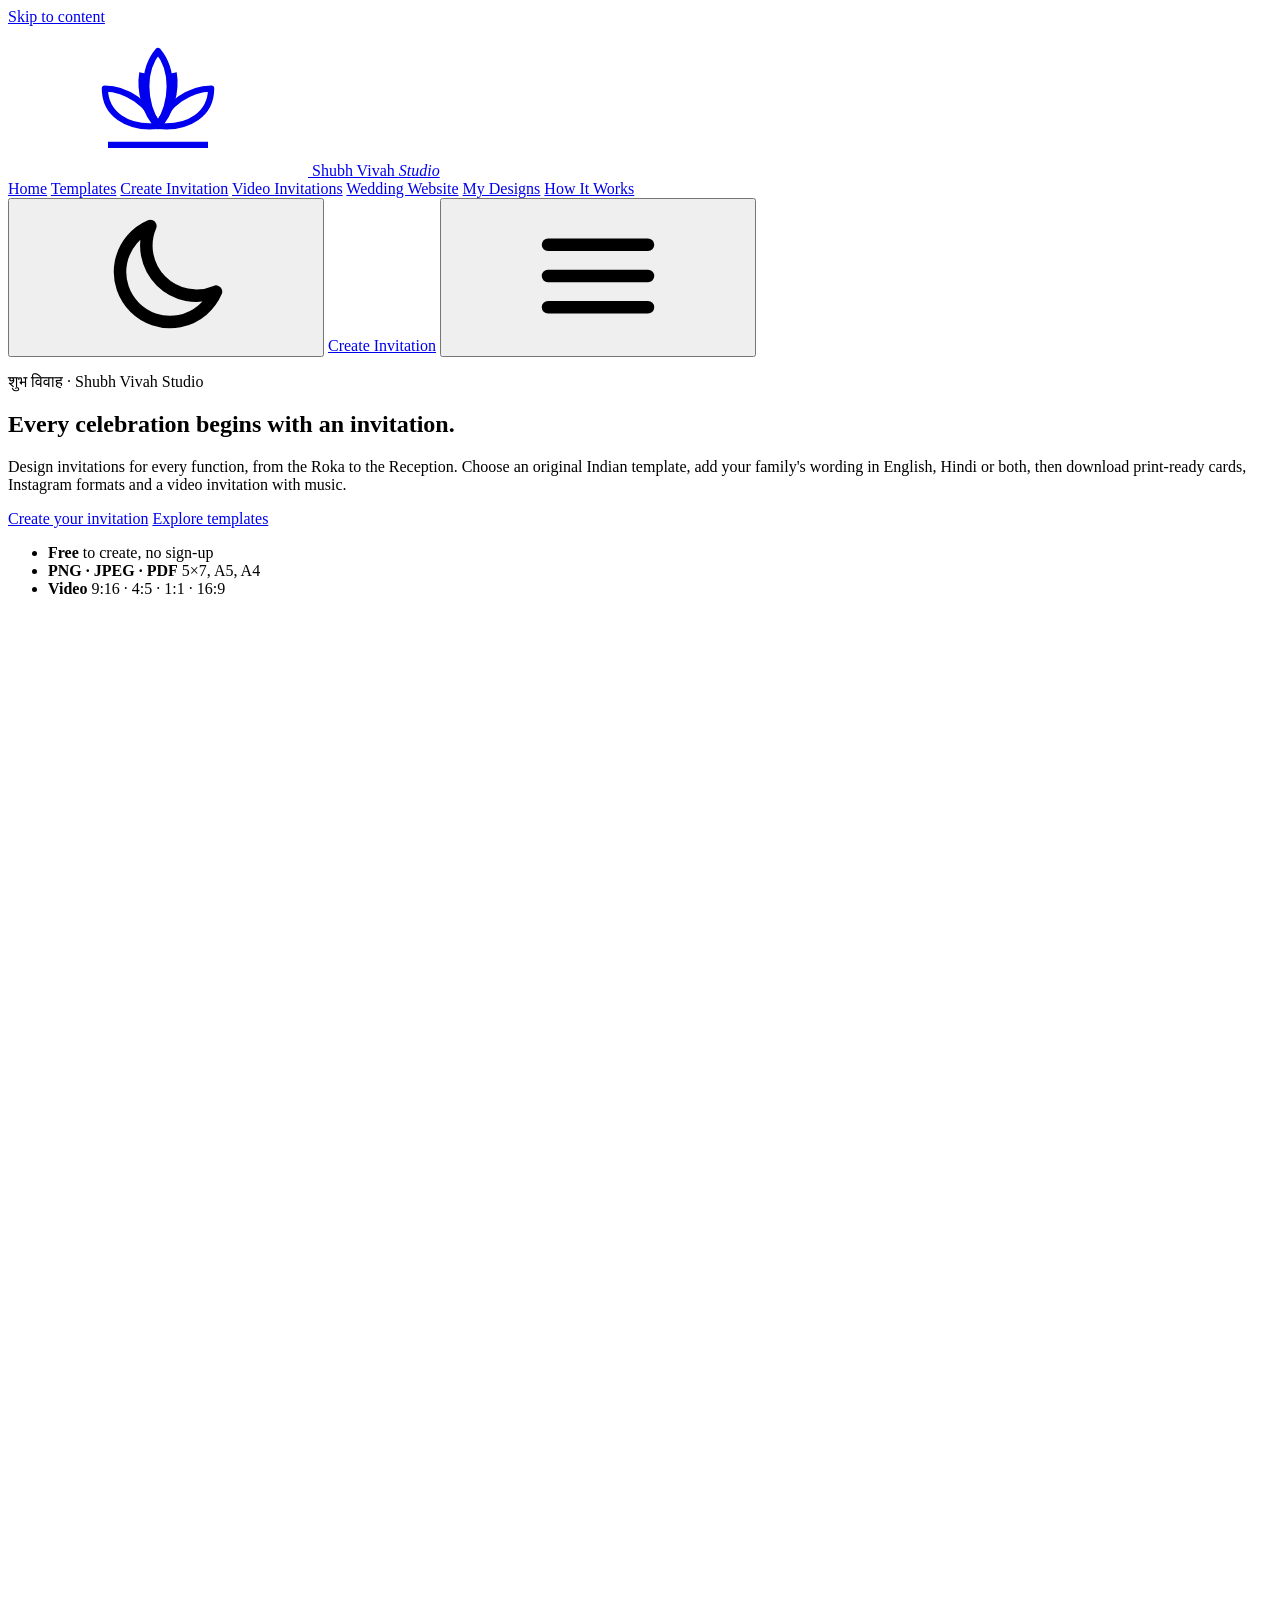
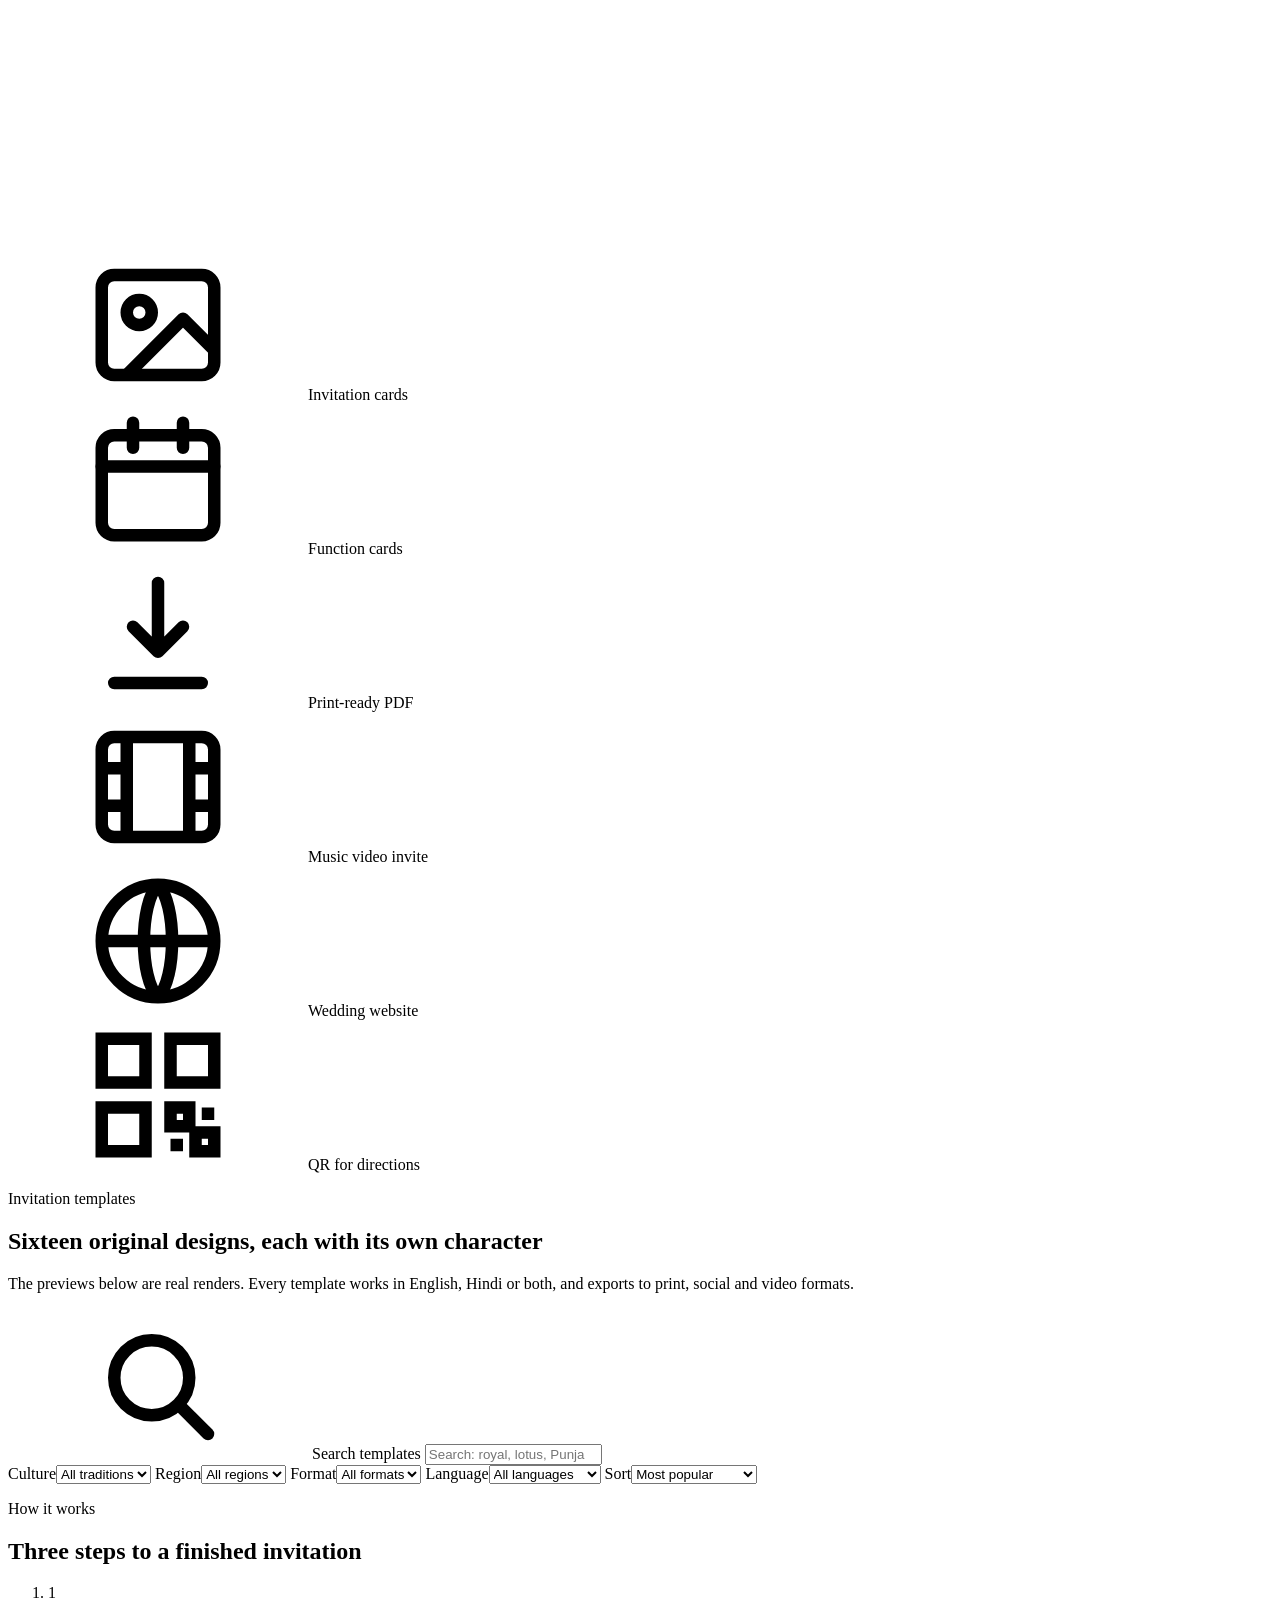
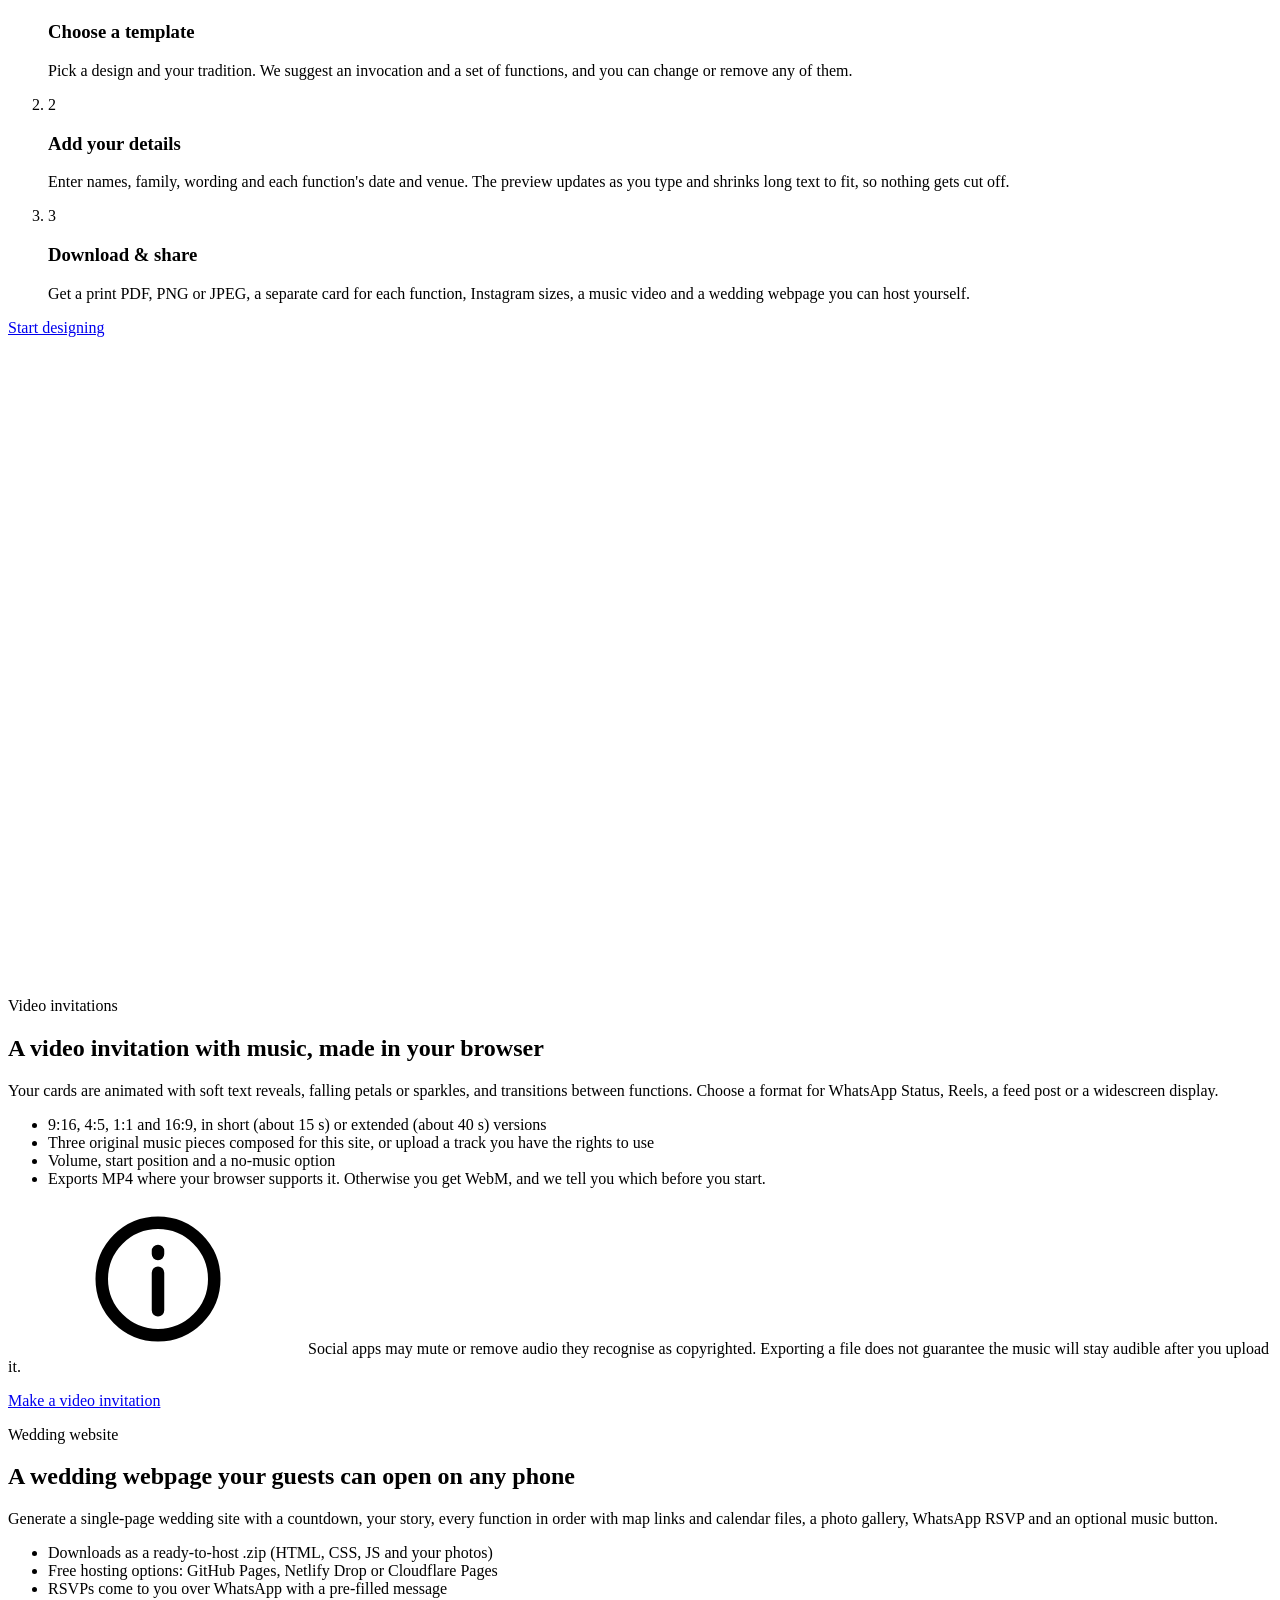
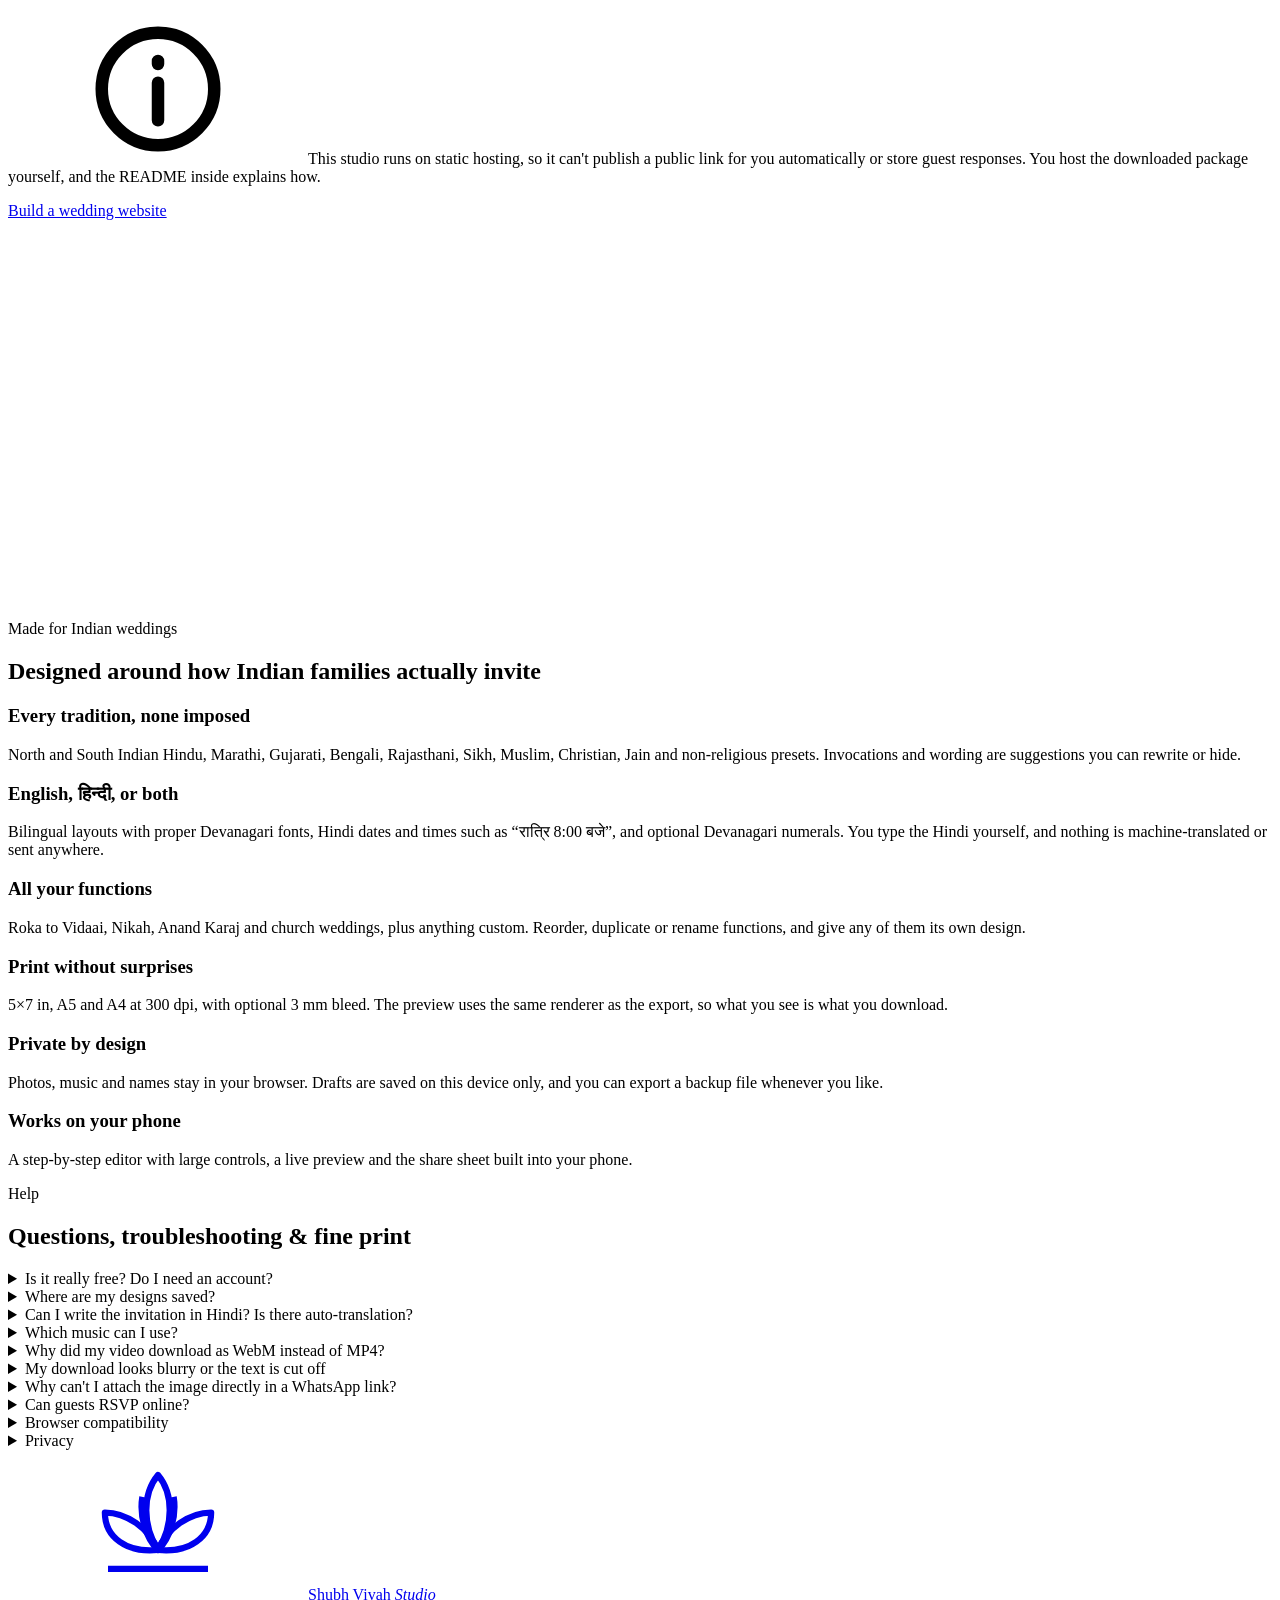
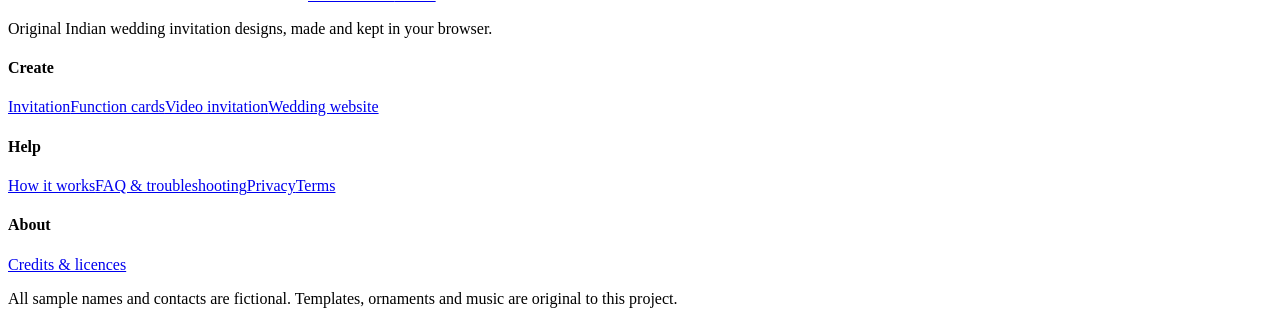
==== index.html @ a5a91a48 "Add files via upload" ====
<!doctype html>
<html lang="en" data-theme="light">
<head>
<meta charset="utf-8">
<meta name="viewport" content="width=device-width, initial-scale=1, viewport-fit=cover">
<title>Shubh Vivah Studio — Indian Wedding Invitation Maker</title>
<meta name="description" content="Design personalised Indian wedding invitations for every function — Haldi, Mehendi, Sangeet, Pheras, Nikah, Anand Karaj, Reception and more. English, Hindi or bilingual. Download PNG, print-ready PDF, music video invitations and a wedding website. Free, no sign-up.">
<meta name="theme-color" content="#2a0a12">
<link rel="icon" href="icons/favicon.svg" type="image/svg+xml">
<link rel="icon" href="icons/favicon-32.png" sizes="32x32" type="image/png">
<link rel="apple-touch-icon" href="icons/apple-touch-icon.png">
<link rel="manifest" href="site.webmanifest">
<meta property="og:type" content="website">
<meta property="og:title" content="Shubh Vivah Studio — Every Celebration Begins With an Invitation">
<meta property="og:description" content="Create beautiful Indian wedding invitations, function cards, music video invites and a wedding website — free, in your browser.">
<meta property="og:image" content="assets/og-image.png">
<meta property="og:image:width" content="1200">
<meta property="og:image:height" content="630">
<meta name="twitter:card" content="summary_large_image">
<link rel="stylesheet" href="styles/fonts.css">
<link rel="stylesheet" href="styles/main.css">
<script src="vendor/qrcode.js" defer></script>
<script type="module" src="scripts/app.js"></script>
</head>
<body>
<a class="skip" href="#main">Skip to content</a>

<svg width="0" height="0" style="position:absolute" aria-hidden="true">
  <defs>
    <symbol id="i-lotus" viewBox="0 0 48 48"><g fill="none" stroke="currentColor" stroke-width="2" stroke-linejoin="round"><path d="M24 8c5 6 5 16 0 24-5-8-5-18 0-24z"/><path d="M24 32c-3-7-10-12-17-12 0 8 7 13 17 12z"/><path d="M24 32c3-7 10-12 17-12 0 8-7 13-17 12z"/><path d="M24 32c-4-4-6-11-5-17M24 32c4-4 6-11 5-17"/><path d="M8 38h32"/></g></symbol>
    <symbol id="i-menu" viewBox="0 0 24 24"><path d="M4 7h16M4 12h16M4 17h16" stroke="currentColor" stroke-width="2" stroke-linecap="round" fill="none"/></symbol>
    <symbol id="i-x" viewBox="0 0 24 24"><path d="M6 6l12 12M18 6L6 18" stroke="currentColor" stroke-width="2" stroke-linecap="round" fill="none"/></symbol>
    <symbol id="i-left" viewBox="0 0 24 24"><path d="M15 6l-6 6 6 6" stroke="currentColor" stroke-width="2" stroke-linecap="round" stroke-linejoin="round" fill="none"/></symbol>
    <symbol id="i-right" viewBox="0 0 24 24"><path d="M9 6l6 6-6 6" stroke="currentColor" stroke-width="2" stroke-linecap="round" stroke-linejoin="round" fill="none"/></symbol>
    <symbol id="i-up" viewBox="0 0 24 24"><path d="M6 15l6-6 6 6" stroke="currentColor" stroke-width="2" stroke-linecap="round" stroke-linejoin="round" fill="none"/></symbol>
    <symbol id="i-down" viewBox="0 0 24 24"><path d="M6 9l6 6 6-6" stroke="currentColor" stroke-width="2" stroke-linecap="round" stroke-linejoin="round" fill="none"/></symbol>
    <symbol id="i-undo" viewBox="0 0 24 24"><path d="M9 14L4 9l5-5M4 9h10a6 6 0 010 12h-3" stroke="currentColor" stroke-width="2" stroke-linecap="round" stroke-linejoin="round" fill="none"/></symbol>
    <symbol id="i-redo" viewBox="0 0 24 24"><path d="M15 14l5-5-5-5M20 9H10a6 6 0 000 12h3" stroke="currentColor" stroke-width="2" stroke-linecap="round" stroke-linejoin="round" fill="none"/></symbol>
    <symbol id="i-save" viewBox="0 0 24 24"><g fill="none" stroke="currentColor" stroke-width="2" stroke-linejoin="round"><path d="M5 4h11l3 3v13H5z"/><path d="M8 4v5h7V4M8 20v-6h8v6"/></g></symbol>
    <symbol id="i-download" viewBox="0 0 24 24"><path d="M12 4v11m0 0l-4-4m4 4l4-4M5 20h14" stroke="currentColor" stroke-width="2" stroke-linecap="round" stroke-linejoin="round" fill="none"/></symbol>
    <symbol id="i-share" viewBox="0 0 24 24"><g fill="none" stroke="currentColor" stroke-width="2" stroke-linecap="round"><circle cx="18" cy="5" r="2.5"/><circle cx="6" cy="12" r="2.5"/><circle cx="18" cy="19" r="2.5"/><path d="M8.2 10.8l7.6-4.4M8.2 13.2l7.6 4.4"/></g></symbol>
    <symbol id="i-copy" viewBox="0 0 24 24"><g fill="none" stroke="currentColor" stroke-width="2" stroke-linejoin="round"><rect x="8" y="8" width="12" height="12" rx="2"/><path d="M16 8V5a1 1 0 00-1-1H5a1 1 0 00-1 1v10a1 1 0 001 1h3"/></g></symbol>
    <symbol id="i-trash" viewBox="0 0 24 24"><path d="M4 7h16M10 11v6M14 11v6M6 7l1 13h10l1-13M9 7V4h6v3" stroke="currentColor" stroke-width="2" stroke-linecap="round" stroke-linejoin="round" fill="none"/></symbol>
    <symbol id="i-plus" viewBox="0 0 24 24"><path d="M12 5v14M5 12h14" stroke="currentColor" stroke-width="2" stroke-linecap="round" fill="none"/></symbol>
    <symbol id="i-image" viewBox="0 0 24 24"><g fill="none" stroke="currentColor" stroke-width="2" stroke-linejoin="round"><rect x="3" y="4" width="18" height="16" rx="2"/><circle cx="9" cy="10" r="2"/><path d="M21 16l-5-5-9 9"/></g></symbol>
    <symbol id="i-music" viewBox="0 0 24 24"><g fill="none" stroke="currentColor" stroke-width="2" stroke-linejoin="round"><path d="M9 18V5l11-2v13"/><circle cx="6" cy="18" r="3"/><circle cx="17" cy="16" r="3"/></g></symbol>
    <symbol id="i-play" viewBox="0 0 24 24"><path d="M7 4l13 8-13 8z" fill="currentColor"/></symbol>
    <symbol id="i-pause" viewBox="0 0 24 24"><path d="M7 4h4v16H7zM13 4h4v16h-4z" fill="currentColor"/></symbol>
    <symbol id="i-eye" viewBox="0 0 24 24"><g fill="none" stroke="currentColor" stroke-width="2"><path d="M2 12s4-7 10-7 10 7 10 7-4 7-10 7S2 12 2 12z"/><circle cx="12" cy="12" r="3"/></g></symbol>
    <symbol id="i-search" viewBox="0 0 24 24"><g fill="none" stroke="currentColor" stroke-width="2" stroke-linecap="round"><circle cx="11" cy="11" r="6"/><path d="M20 20l-4.5-4.5"/></g></symbol>
    <symbol id="i-check" viewBox="0 0 24 24"><path d="M5 12l5 5 9-10" stroke="currentColor" stroke-width="2.4" stroke-linecap="round" stroke-linejoin="round" fill="none"/></symbol>
    <symbol id="i-sun" viewBox="0 0 24 24"><g fill="none" stroke="currentColor" stroke-width="2" stroke-linecap="round"><circle cx="12" cy="12" r="4"/><path d="M12 2v2M12 20v2M4.9 4.9l1.4 1.4M17.7 17.7l1.4 1.4M2 12h2M20 12h2M4.9 19.1l1.4-1.4M17.7 6.3l1.4-1.4"/></g></symbol>
    <symbol id="i-moon" viewBox="0 0 24 24"><path d="M20 14.5A8 8 0 019.5 4 8 8 0 1020 14.5z" fill="none" stroke="currentColor" stroke-width="2" stroke-linejoin="round"/></symbol>
    <symbol id="i-chat" viewBox="0 0 24 24"><path d="M4 20l1.5-4A8 8 0 1112 20a8 8 0 01-4-1z" fill="none" stroke="currentColor" stroke-width="2" stroke-linejoin="round"/></symbol>
    <symbol id="i-qr" viewBox="0 0 24 24"><g fill="none" stroke="currentColor" stroke-width="2"><rect x="3" y="3" width="7" height="7"/><rect x="14" y="3" width="7" height="7"/><rect x="3" y="14" width="7" height="7"/><path d="M14 14h3v3h-3zM18 18h3v3h-3zM14 20h2M20 14v2"/></g></symbol>
    <symbol id="i-film" viewBox="0 0 24 24"><g fill="none" stroke="currentColor" stroke-width="2"><rect x="3" y="4" width="18" height="16" rx="2"/><path d="M7 4v16M17 4v16M3 9h4M3 15h4M17 9h4M17 15h4"/></g></symbol>
    <symbol id="i-globe" viewBox="0 0 24 24"><g fill="none" stroke="currentColor" stroke-width="2"><circle cx="12" cy="12" r="9"/><path d="M3 12h18M12 3c3 3 3 15 0 18M12 3c-3 3-3 15 0 18"/></g></symbol>
    <symbol id="i-edit" viewBox="0 0 24 24"><path d="M4 20h4L19 9l-4-4L4 16zM14 6l4 4" fill="none" stroke="currentColor" stroke-width="2" stroke-linejoin="round"/></symbol>
    <symbol id="i-upload" viewBox="0 0 24 24"><path d="M12 16V5m0 0L8 9m4-4l4 4M5 20h14" stroke="currentColor" stroke-width="2" stroke-linecap="round" stroke-linejoin="round" fill="none"/></symbol>
    <symbol id="i-sparkle" viewBox="0 0 24 24"><path d="M12 3l2 6 6 2-6 2-2 6-2-6-6-2 6-2z" fill="none" stroke="currentColor" stroke-width="2" stroke-linejoin="round"/></symbol>
    <symbol id="i-info" viewBox="0 0 24 24"><g fill="none" stroke="currentColor" stroke-width="2" stroke-linecap="round"><circle cx="12" cy="12" r="9"/><path d="M12 11v6M12 7.5v.5"/></g></symbol>
    <symbol id="i-cal" viewBox="0 0 24 24"><g fill="none" stroke="currentColor" stroke-width="2" stroke-linecap="round"><rect x="3" y="5" width="18" height="16" rx="2"/><path d="M3 10h18M8 3v4M16 3v4"/></g></symbol>
  </defs>
</svg>

<header class="site-header" id="top">
  <div class="wrap header-row">
    <a class="brand" href="#home" aria-label="Shubh Vivah Studio home">
      <svg class="brand-mark" aria-hidden="true"><use href="#i-lotus"/></svg>
      <span class="brand-name">Shubh Vivah <em>Studio</em></span>
    </a>
    <nav class="main-nav" id="main-nav" aria-label="Main">
      <a href="#home" data-nav="home">Home</a>
      <a href="#templates" data-nav="templates">Templates</a>
      <a href="#/studio" data-nav="studio">Create Invitation</a>
      <a href="#video" data-nav="video">Video Invitations</a>
      <a href="#website" data-nav="website">Wedding Website</a>
      <a href="#/designs" data-nav="designs">My Designs</a>
      <a href="#help" data-nav="help">How It Works</a>
    </nav>
    <div class="header-actions">
      <button class="icon-btn" id="theme-toggle" type="button" aria-label="Switch to dark theme" title="Light / dark workspace">
        <svg aria-hidden="true"><use href="#i-moon"/></svg>
      </button>
      <a class="btn btn-gold btn-sm header-cta" href="#/studio">Create Invitation</a>
      <button class="icon-btn menu-btn" id="menu-btn" type="button" aria-expanded="false" aria-controls="main-nav" aria-label="Open menu">
        <svg aria-hidden="true"><use href="#i-menu"/></svg>
      </button>
    </div>
  </div>
</header>

<main id="main" tabindex="-1">
<!-- ============ HOME ============ -->
<div id="view-home" class="view">
  <section class="hero" id="home" aria-labelledby="hero-title">
    <div class="hero-ornament hero-ornament-l" aria-hidden="true"></div>
    <div class="hero-ornament hero-ornament-r" aria-hidden="true"></div>
    <div class="wrap hero-grid">
      <div class="hero-copy">
        <p class="eyebrow">शुभ विवाह · Shubh Vivah Studio</p>
        <h1 id="hero-title">Every celebration begins with an <span class="gold-ink">invitation.</span></h1>
        <p class="lede">Design invitations for every function, from the Roka to the Reception. Choose an original Indian template, add your family's wording in English, Hindi or both, then download print-ready cards, Instagram formats and a video invitation with music.</p>
        <div class="hero-ctas">
          <a class="btn btn-gold btn-lg" href="#/studio">Create your invitation</a>
          <a class="btn btn-ghost-light btn-lg" href="#templates">Explore templates</a>
        </div>
        <ul class="hero-facts" aria-label="Highlights">
          <li><strong>Free</strong> to create, no sign-up</li>
          <li><strong>PNG · JPEG · PDF</strong> 5×7, A5, A4</li>
          <li><strong>Video</strong> 9:16 · 4:5 · 1:1 · 16:9</li>
        </ul>
      </div>
      <div class="hero-stage" aria-label="Sample invitations">
        <canvas class="hero-card hero-card-1" width="420" height="588" aria-hidden="true"></canvas>
        <canvas class="hero-card hero-card-2" width="420" height="588" aria-hidden="true"></canvas>
        <div class="phone" role="img" aria-label="A sample video invitation playing on a phone">
          <div class="phone-notch"></div>
          <canvas class="phone-screen" id="hero-phone" width="360" height="640"></canvas>
        </div>
        <span class="float-petal p1" aria-hidden="true"></span><span class="float-petal p2" aria-hidden="true"></span><span class="float-petal p3" aria-hidden="true"></span>
      </div>
    </div>
  </section>

  <section class="strip" aria-label="What you can make">
    <div class="wrap strip-row">
      <div><svg aria-hidden="true"><use href="#i-image"/></svg><span>Invitation cards</span></div>
      <div><svg aria-hidden="true"><use href="#i-cal"/></svg><span>Function cards</span></div>
      <div><svg aria-hidden="true"><use href="#i-download"/></svg><span>Print-ready PDF</span></div>
      <div><svg aria-hidden="true"><use href="#i-film"/></svg><span>Music video invite</span></div>
      <div><svg aria-hidden="true"><use href="#i-globe"/></svg><span>Wedding website</span></div>
      <div><svg aria-hidden="true"><use href="#i-qr"/></svg><span>QR for directions</span></div>
    </div>
  </section>

  <section class="section" id="templates" aria-labelledby="tpl-title">
    <div class="wrap">
      <div class="section-head">
        <p class="eyebrow dark">Invitation templates</p>
        <h2 id="tpl-title">Sixteen original designs, each with its own character</h2>
        <p class="sub">The previews below are real renders. Every template works in English, Hindi or both, and exports to print, social and video formats.</p>
      </div>
      <div class="gallery-tools">
        <label class="search">
          <svg aria-hidden="true"><use href="#i-search"/></svg>
          <span class="sr">Search templates</span>
          <input type="search" id="tpl-search" placeholder="Search: royal, lotus, Punjabi, minimal…" autocomplete="off">
        </label>
        <div class="filters">
          <label><span class="sr">Culture</span><select id="f-culture"><option value="">All traditions</option></select></label>
          <label><span class="sr">Region</span><select id="f-region"><option value="">All regions</option></select></label>
          <label><span class="sr">Format</span><select id="f-format"><option value="">All formats</option><option>Card</option><option>Print PDF</option><option>Video</option><option>Website</option></select></label>
          <label><span class="sr">Language</span><select id="f-lang"><option value="">All languages</option><option value="en">English</option><option value="hi">Hindi</option><option value="bi">English + Hindi</option></select></label>
          <label><span class="sr">Sort</span><select id="f-sort"><option value="popular">Most popular</option><option value="name">Name A–Z</option><option value="dark">Dark designs first</option><option value="light">Light designs first</option></select></label>
        </div>
      </div>
      <div class="chips" id="f-cats" role="group" aria-label="Style"></div>
      <p class="result-count" id="tpl-count" aria-live="polite"></p>
      <div class="tpl-grid" id="tpl-grid"></div>
      <div class="empty" id="tpl-empty" hidden>
        <p>No templates match those filters.</p>
        <button class="btn btn-outline" type="button" id="tpl-reset">Clear filters</button>
      </div>
    </div>
  </section>

  <section class="section section-ivory" aria-labelledby="how-title" id="help">
    <div class="wrap">
      <div class="section-head">
        <p class="eyebrow dark">How it works</p>
        <h2 id="how-title">Three steps to a finished invitation</h2>
      </div>
      <ol class="steps3">
        <li><span class="n">1</span><h3>Choose a template</h3><p>Pick a design and your tradition. We suggest an invocation and a set of functions, and you can change or remove any of them.</p></li>
        <li><span class="n">2</span><h3>Add your details</h3><p>Enter names, family, wording and each function's date and venue. The preview updates as you type and shrinks long text to fit, so nothing gets cut off.</p></li>
        <li><span class="n">3</span><h3>Download &amp; share</h3><p>Get a print PDF, PNG or JPEG, a separate card for each function, Instagram sizes, a music video and a wedding webpage you can host yourself.</p></li>
      </ol>
      <div class="cta-center"><a class="btn btn-maroon btn-lg" href="#/studio">Start designing</a></div>
    </div>
  </section>

  <section class="section split" id="video" aria-labelledby="video-title">
    <div class="wrap split-grid">
      <div class="split-media">
        <div class="phone phone-lg" role="img" aria-label="Example video invitation">
          <div class="phone-notch"></div>
          <canvas class="phone-screen" id="video-phone" width="360" height="640"></canvas>
        </div>
      </div>
      <div class="split-copy">
        <p class="eyebrow dark">Video invitations</p>
        <h2 id="video-title">A video invitation with music, made in your browser</h2>
        <p>Your cards are animated with soft text reveals, falling petals or sparkles, and transitions between functions. Choose a format for WhatsApp Status, Reels, a feed post or a widescreen display.</p>
        <ul class="ticks">
          <li>9:16, 4:5, 1:1 and 16:9, in short (about 15 s) or extended (about 40 s) versions</li>
          <li>Three original music pieces composed for this site, or upload a track you have the rights to use</li>
          <li>Volume, start position and a no-music option</li>
          <li>Exports MP4 where your browser supports it. Otherwise you get WebM, and we tell you which before you start.</li>
        </ul>
        <p class="note"><svg aria-hidden="true"><use href="#i-info"/></svg>Social apps may mute or remove audio they recognise as copyrighted. Exporting a file does not guarantee the music will stay audible after you upload it.</p>
        <a class="btn btn-maroon" href="#/studio?step=7">Make a video invitation</a>
      </div>
    </div>
  </section>

  <section class="section section-ivory split" id="website" aria-labelledby="site-title">
    <div class="wrap split-grid reverse">
      <div class="split-copy">
        <p class="eyebrow dark">Wedding website</p>
        <h2 id="site-title">A wedding webpage your guests can open on any phone</h2>
        <p>Generate a single-page wedding site with a countdown, your story, every function in order with map links and calendar files, a photo gallery, WhatsApp RSVP and an optional music button.</p>
        <ul class="ticks">
          <li>Downloads as a ready-to-host .zip (HTML, CSS, JS and your photos)</li>
          <li>Free hosting options: GitHub Pages, Netlify Drop or Cloudflare Pages</li>
          <li>RSVPs come to you over WhatsApp with a pre-filled message</li>
        </ul>
        <p class="note"><svg aria-hidden="true"><use href="#i-info"/></svg>This studio runs on static hosting, so it can't publish a public link for you automatically or store guest responses. You host the downloaded package yourself, and the README inside explains how.</p>
        <a class="btn btn-maroon" href="#/studio?step=9">Build a wedding website</a>
      </div>
      <div class="split-media"><div class="browser-mock" aria-hidden="true"><div class="bm-bar"><i></i><i></i><i></i></div><canvas id="site-mock" width="560" height="380"></canvas></div></div>
    </div>
  </section>

  <section class="section" aria-labelledby="feat-title">
    <div class="wrap">
      <div class="section-head"><p class="eyebrow dark">Made for Indian weddings</p><h2 id="feat-title">Designed around how Indian families actually invite</h2></div>
      <div class="features">
        <article><h3>Every tradition, none imposed</h3><p>North and South Indian Hindu, Marathi, Gujarati, Bengali, Rajasthani, Sikh, Muslim, Christian, Jain and non-religious presets. Invocations and wording are suggestions you can rewrite or hide.</p></article>
        <article><h3>English, हिन्दी, or both</h3><p>Bilingual layouts with proper Devanagari fonts, Hindi dates and times such as “रात्रि 8:00 बजे”, and optional Devanagari numerals. You type the Hindi yourself, and nothing is machine-translated or sent anywhere.</p></article>
        <article><h3>All your functions</h3><p>Roka to Vidaai, Nikah, Anand Karaj and church weddings, plus anything custom. Reorder, duplicate or rename functions, and give any of them its own design.</p></article>
        <article><h3>Print without surprises</h3><p>5×7 in, A5 and A4 at 300 dpi, with optional 3 mm bleed. The preview uses the same renderer as the export, so what you see is what you download.</p></article>
        <article><h3>Private by design</h3><p>Photos, music and names stay in your browser. Drafts are saved on this device only, and you can export a backup file whenever you like.</p></article>
        <article><h3>Works on your phone</h3><p>A step-by-step editor with large controls, a live preview and the share sheet built into your phone.</p></article>
      </div>
    </div>
  </section>

  <section class="section section-ivory" aria-labelledby="faq-title">
    <div class="wrap narrow">
      <div class="section-head"><p class="eyebrow dark">Help</p><h2 id="faq-title">Questions, troubleshooting &amp; fine print</h2></div>
      <div class="faq">
        <details><summary>Is it really free? Do I need an account?</summary><p>Yes, it's free, and there is no account. Everything runs in your browser. Drafts are saved locally on this device.</p></details>
        <details><summary>Where are my designs saved?</summary><p>In this browser's local storage (IndexedDB), on this device only. They are <strong>not synced</strong> to your other devices. Clearing site data or using private browsing removes them. Use <em>My Designs → Export backup</em> to keep a copy, and <em>Import</em> to restore it on another device.</p></details>
        <details><summary>Can I write the invitation in Hindi? Is there auto-translation?</summary><p>You can write in English, Hindi, or both. There is <strong>no automatic translation</strong>. You type or paste the Hindi wording yourself (manual mode, works offline). We supply editable Hindi phrases for common lines. More scripts (Bengali, Marathi, Gujarati, Punjabi, Tamil, Telugu, Kannada, Malayalam) can be added later because the app is built for it.</p></details>
        <details><summary>Which music can I use?</summary><p>Use one of the three original tracks composed for this site and generated in your browser (free to use in your invitation), or upload audio <strong>you have the right to use</strong>. We do not download music from YouTube, Spotify or other services. Social platforms may still mute music they detect as copyrighted.</p></details>
        <details><summary>Why did my video download as WebM instead of MP4?</summary><p>Videos are recorded with your browser's built-in recorder. Recent Chrome, Edge and Safari can record MP4. Firefox and some older browsers can only record WebM. WhatsApp and Instagram accept MP4 most reliably. If you get WebM, try Chrome, Edge or Safari, or convert the file with any video converter. Keep the tab visible while recording, because browsers slow down background tabs.</p></details>
        <details><summary>My download looks blurry or the text is cut off</summary><p>Exports render at full resolution (for example 1500 × 2100 px for 5×7 in at 300 dpi), not as a screenshot of the preview. Text is shrunk automatically so it never runs past the frame. If the preview shows a “text was shortened” notice, reduce the wording or hide some optional lines in <em>Customize → Visibility</em>. If downloads don't start on iPhone, use <em>Share</em> instead, or long-press the image to save it.</p></details>
        <details><summary>Why can't I attach the image directly in a WhatsApp link?</summary><p>WhatsApp links can only carry text. To send the image or video, use the <em>Share</em> button, which opens your phone's share sheet where it's supported, or download the file and attach it in WhatsApp.</p></details>
        <details><summary>Can guests RSVP online?</summary><p>The static version gives you a WhatsApp RSVP link with a pre-filled message, plus your phone and email. Online RSVP forms that collect and sync responses need a backend or a form service, so they're not included and we don't pretend otherwise.</p></details>
        <details><summary>Browser compatibility</summary><p>Works in current Chrome, Edge, Firefox and Safari (desktop and mobile). PNG, JPEG and PDF export work everywhere. Video export needs MediaRecorder: MP4 in recent Chrome, Edge and Safari, WebM in Firefox. Sharing files through the share sheet is supported on most phones and some desktop browsers. Otherwise, download and attach the file.</p></details>
        <details id="privacy-note"><summary>Privacy</summary><p>This site has no server-side code, analytics or trackers. Your names, photos, audio and wording are processed in your browser and are never uploaded. The only network requests are for this site's own files. Fonts are bundled locally. See the full <a href="privacy.html">privacy notice</a> and <a href="terms.html">terms of use</a>.</p></details>
      </div>
    </div>
  </section>
</div>

<!-- ============ STUDIO ============ -->
<div id="view-studio" class="view studio" hidden>
  <div class="studio-bar">
    <div class="sb-left">
      <a class="icon-btn" href="#home" aria-label="Back to home"><svg aria-hidden="true"><use href="#i-left"/></svg></a>
      <label class="design-name"><span class="sr">Design name</span><input id="design-name" type="text" maxlength="60"></label>
      <span class="save-state" id="save-state" aria-live="polite"></span>
    </div>
    <div class="sb-right">
      <button class="icon-btn" id="btn-undo" type="button" aria-label="Undo" title="Undo (Ctrl+Z)"><svg aria-hidden="true"><use href="#i-undo"/></svg></button>
      <button class="icon-btn" id="btn-redo" type="button" aria-label="Redo" title="Redo (Ctrl+Shift+Z)"><svg aria-hidden="true"><use href="#i-redo"/></svg></button>
      <div class="seg" role="group" aria-label="Editor mode">
        <button type="button" data-mode="easy" aria-pressed="true">Easy</button>
        <button type="button" data-mode="advanced" aria-pressed="false">Advanced</button>
      </div>
      <button class="btn btn-outline btn-sm" id="btn-save" type="button"><svg aria-hidden="true"><use href="#i-save"/></svg><span>Save draft</span></button>
    </div>
  </div>
  <nav class="stepper" id="stepper" aria-label="Invitation steps"></nav>
  <div class="studio-body">
    <section class="panel" id="panel" aria-live="off"></section>
    <section class="stage" id="stage" aria-label="Live preview">
      <div class="stage-top">
        <div class="page-tabs" id="page-tabs" role="tablist" aria-label="Pages"></div>
        <label class="fmt-pick"><span class="sr">Preview format</span><select id="stage-format"></select></label>
      </div>
      <div class="stage-canvas" id="stage-canvas-wrap">
        <canvas id="stage-canvas" aria-label="Invitation preview" role="img"></canvas>
        <div class="stage-overlay" id="stage-overlay" hidden></div>
      </div>
      <p class="stage-note" id="stage-note" role="status"></p>
      <button class="btn btn-maroon stage-close" id="stage-close" type="button">Back to editing</button>
    </section>
  </div>
  <button class="btn btn-gold preview-fab" id="preview-fab" type="button"><svg aria-hidden="true"><use href="#i-eye"/></svg>Preview</button>
</div>

<!-- ============ MY DESIGNS ============ -->
<div id="view-designs" class="view" hidden>
  <section class="section">
    <div class="wrap">
      <div class="section-head left">
        <p class="eyebrow dark">My designs</p>
        <h2>Saved on this device</h2>
        <p class="sub">Drafts live in this browser only and aren't synced to other devices. Export a backup to move or keep them safe.</p>
      </div>
      <div class="designs-tools">
        <a class="btn btn-maroon" href="#/studio?new=1"><svg aria-hidden="true"><use href="#i-plus"/></svg>New design</a>
        <label class="btn btn-outline file-btn"><svg aria-hidden="true"><use href="#i-upload"/></svg>Import backup<input type="file" id="import-file" accept=".json,application/json" hidden></label>
        <button class="btn btn-text danger" id="reset-all" type="button"><svg aria-hidden="true"><use href="#i-trash"/></svg>Reset all local data</button>
      </div>
      <div class="designs-grid" id="designs-grid"></div>
      <div class="empty" id="designs-empty" hidden>
        <svg aria-hidden="true"><use href="#i-lotus"/></svg>
        <p>No saved designs yet.</p>
        <a class="btn btn-gold" href="#/studio?new=1">Create your first invitation</a>
      </div>
    </div>
  </section>
</div>
</main>

<footer class="site-footer">
  <div class="wrap footer-grid">
    <div>
      <a class="brand light" href="#home"><svg class="brand-mark" aria-hidden="true"><use href="#i-lotus"/></svg><span class="brand-name">Shubh Vivah <em>Studio</em></span></a>
      <p>Original Indian wedding invitation designs, made and kept in your browser.</p>
    </div>
    <div><h4>Create</h4><a href="#/studio">Invitation</a><a href="#/studio?step=5">Function cards</a><a href="#/studio?step=7">Video invitation</a><a href="#/studio?step=9">Wedding website</a></div>
    <div><h4>Help</h4><a href="#help">How it works</a><a href="#faq-title">FAQ &amp; troubleshooting</a><a href="privacy.html">Privacy</a><a href="terms.html">Terms</a></div>
    <div><h4>About</h4><a href="ATTRIBUTION.md">Credits &amp; licences</a><a id="feedback-link" href="#" rel="noopener" hidden>Send feedback</a></div>
  </div>
  <p class="wrap fineprint">All sample names and contacts are fictional. Templates, ornaments and music are original to this project.</p>
</footer>

<div class="modal" id="modal" hidden>
  <div class="modal-backdrop" data-close></div>
  <div class="modal-box" role="dialog" aria-modal="true" aria-labelledby="modal-title">
    <button class="icon-btn modal-x" type="button" data-close aria-label="Close"><svg aria-hidden="true"><use href="#i-x"/></svg></button>
    <h2 id="modal-title"></h2>
    <div id="modal-body"></div>
  </div>
</div>
<div class="toasts" id="toasts" aria-live="polite" aria-atomic="false"></div>
<noscript><p class="noscript">Shubh Vivah Studio needs JavaScript to design and export invitations.</p></noscript>
</body>
</html>
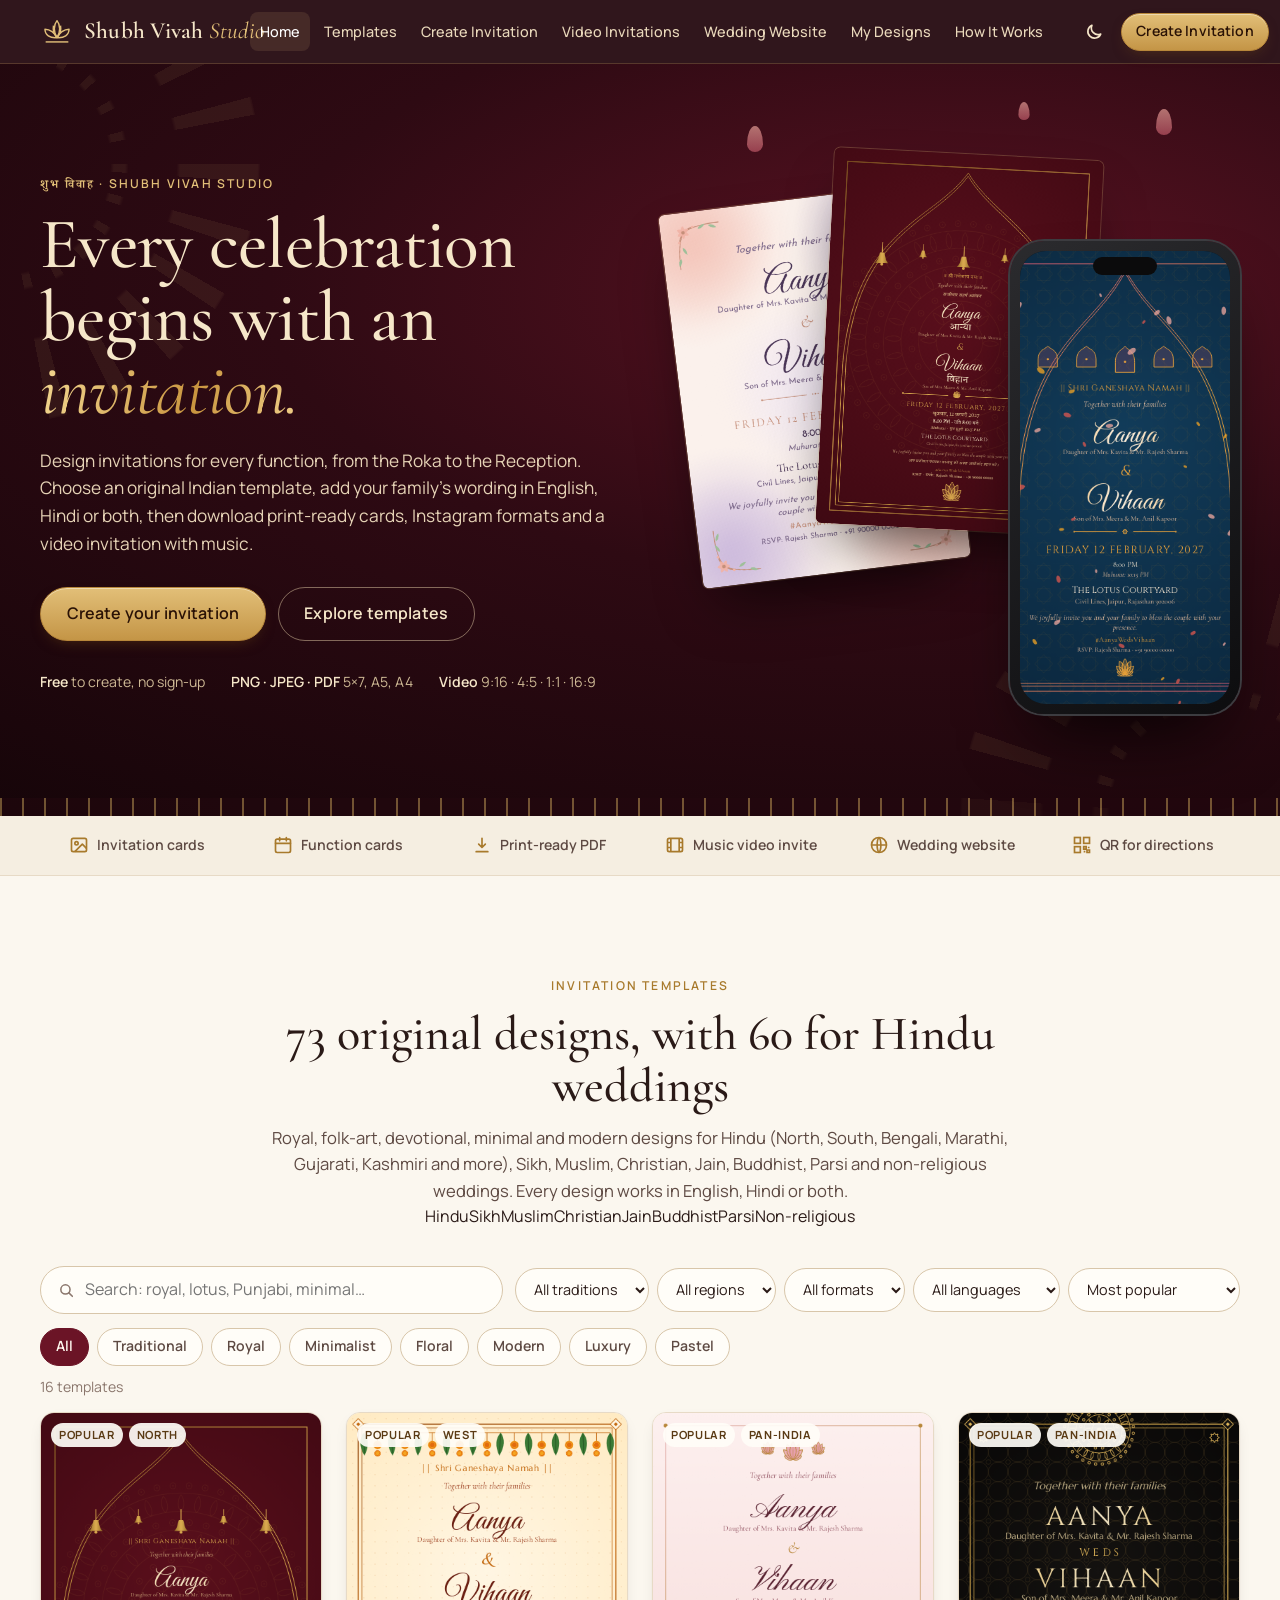
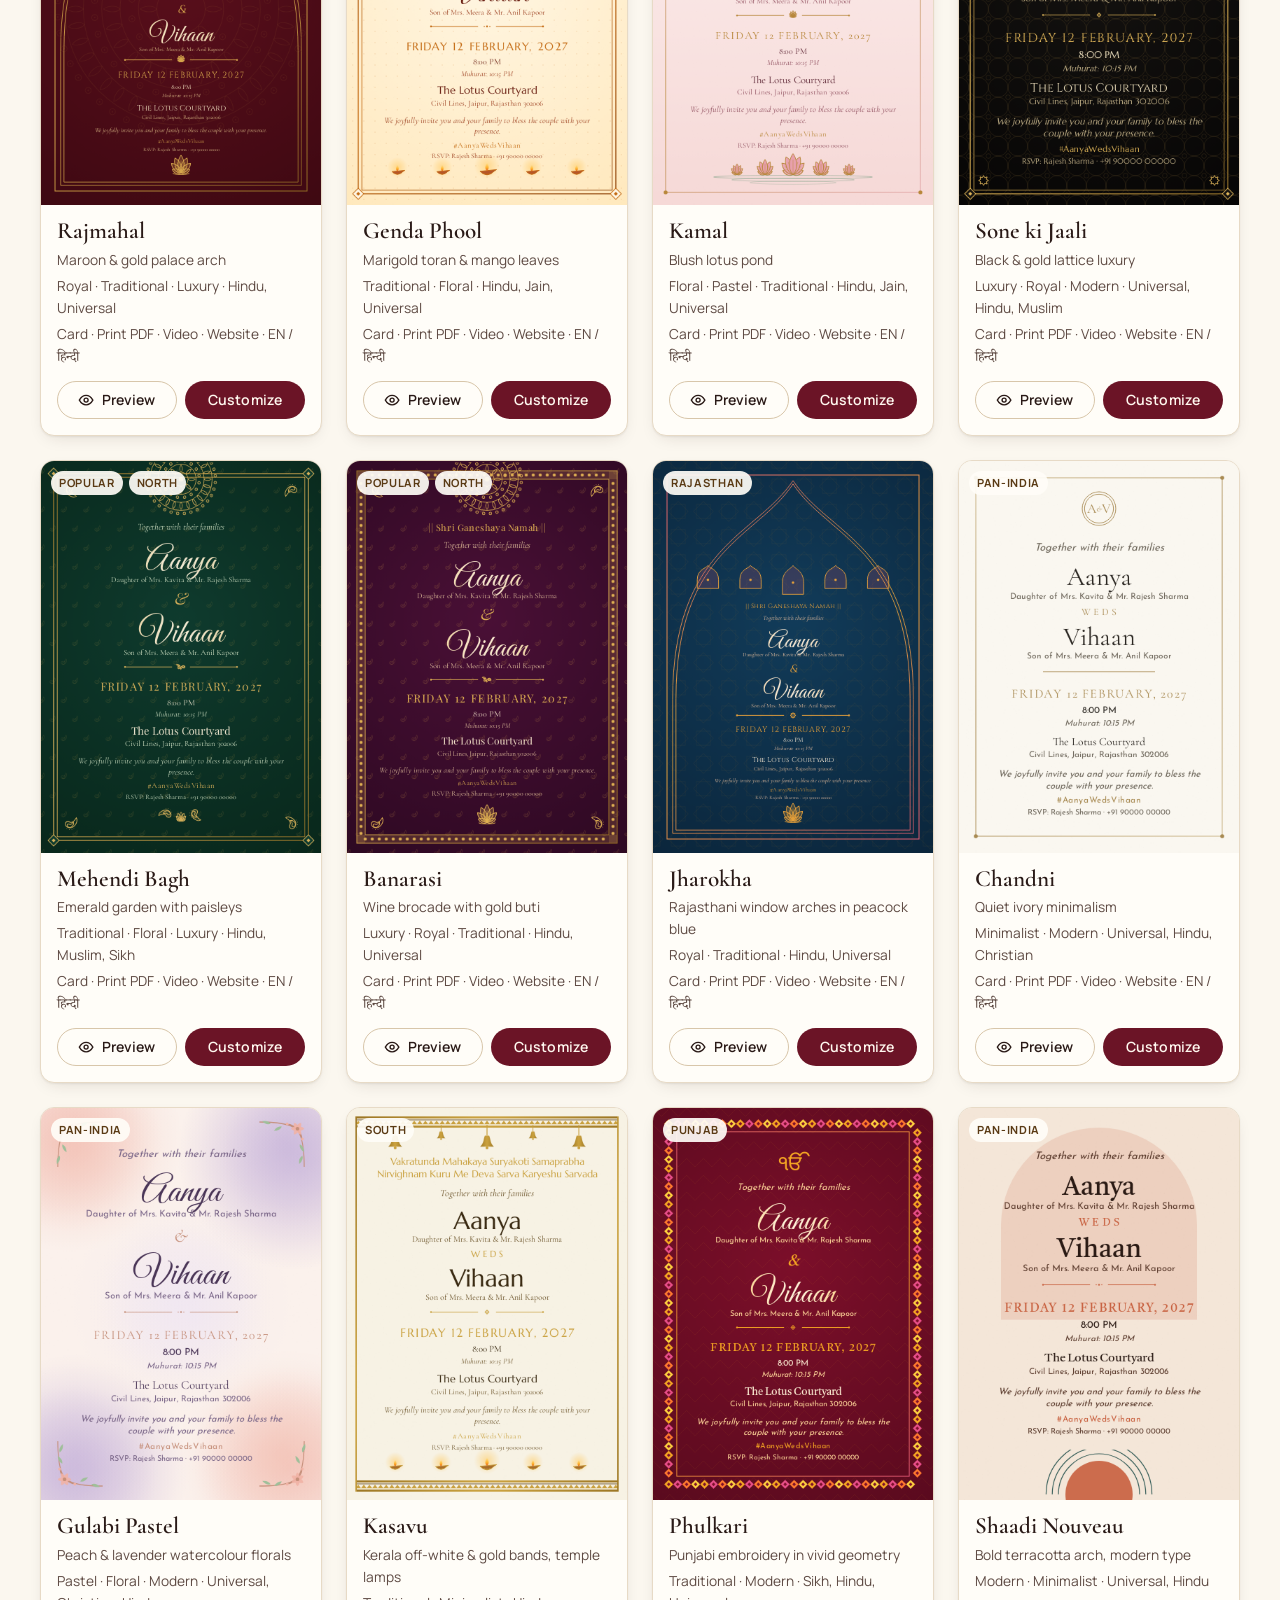
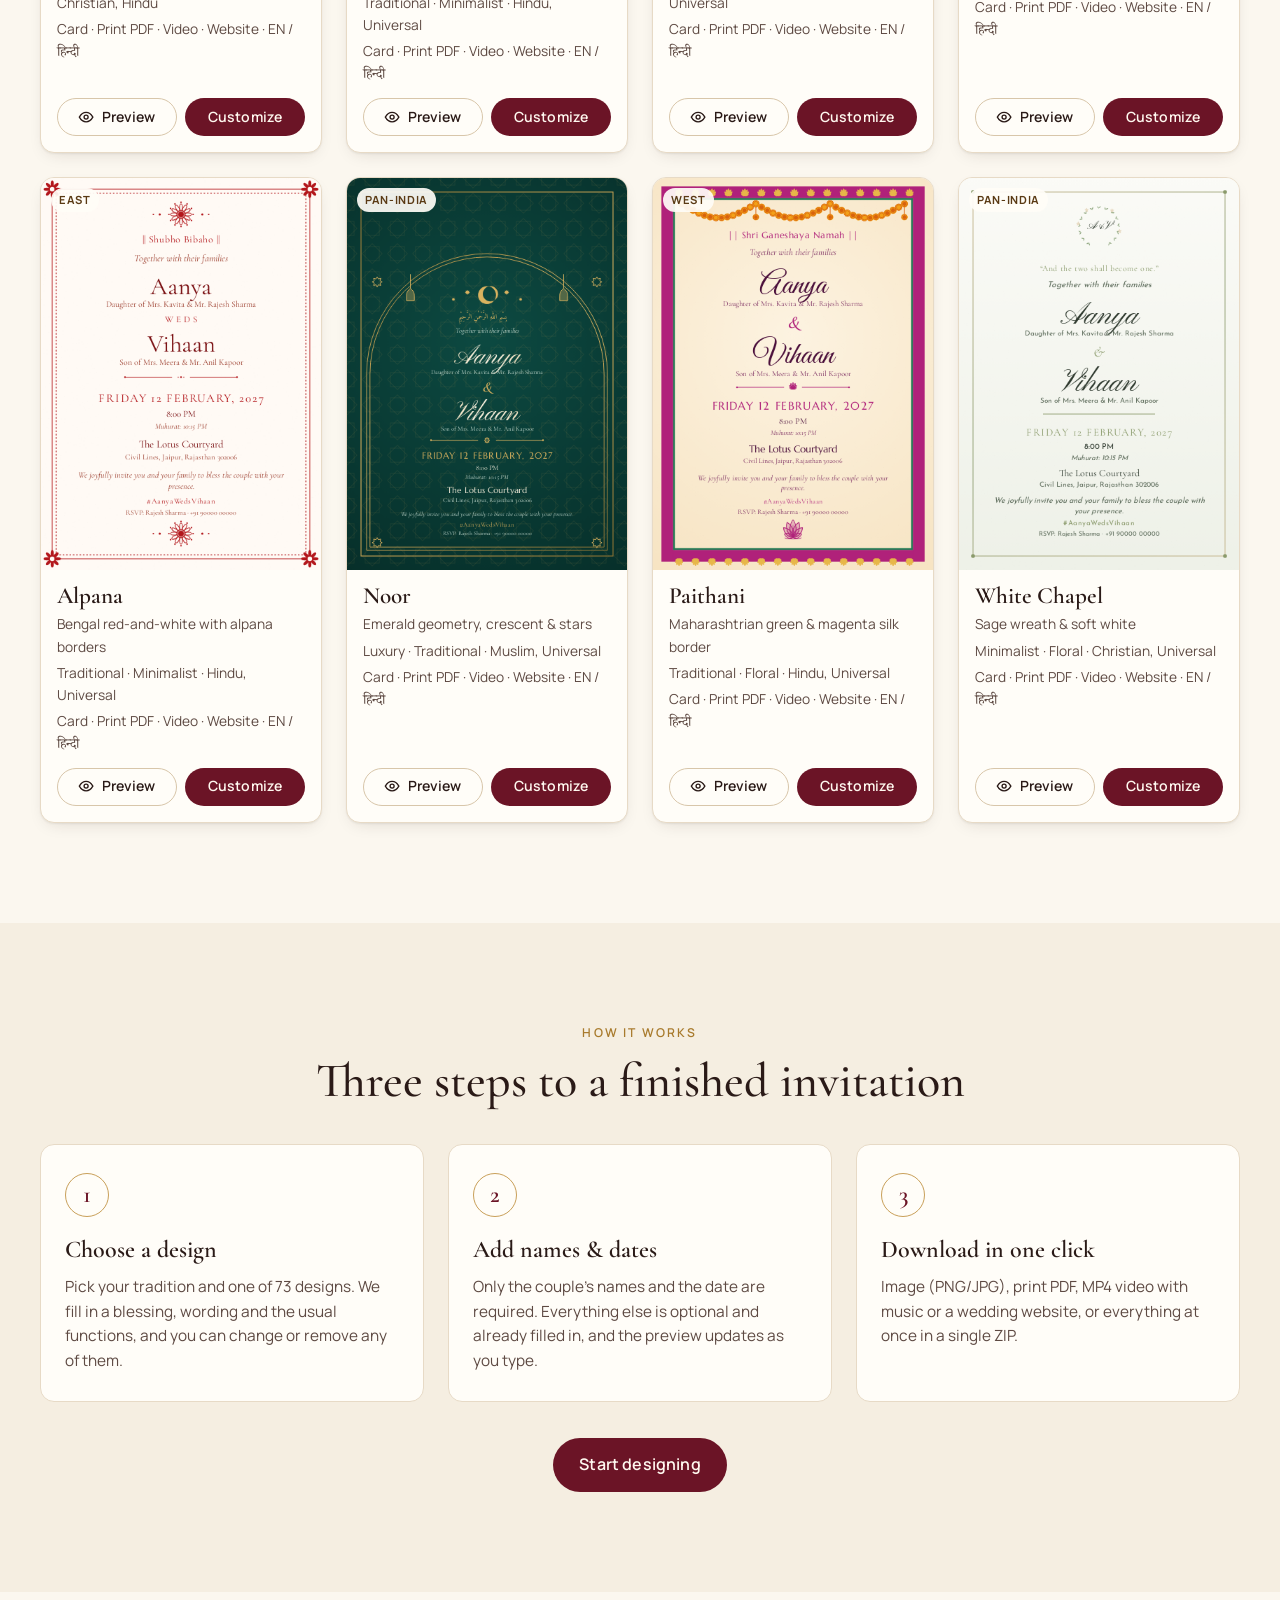
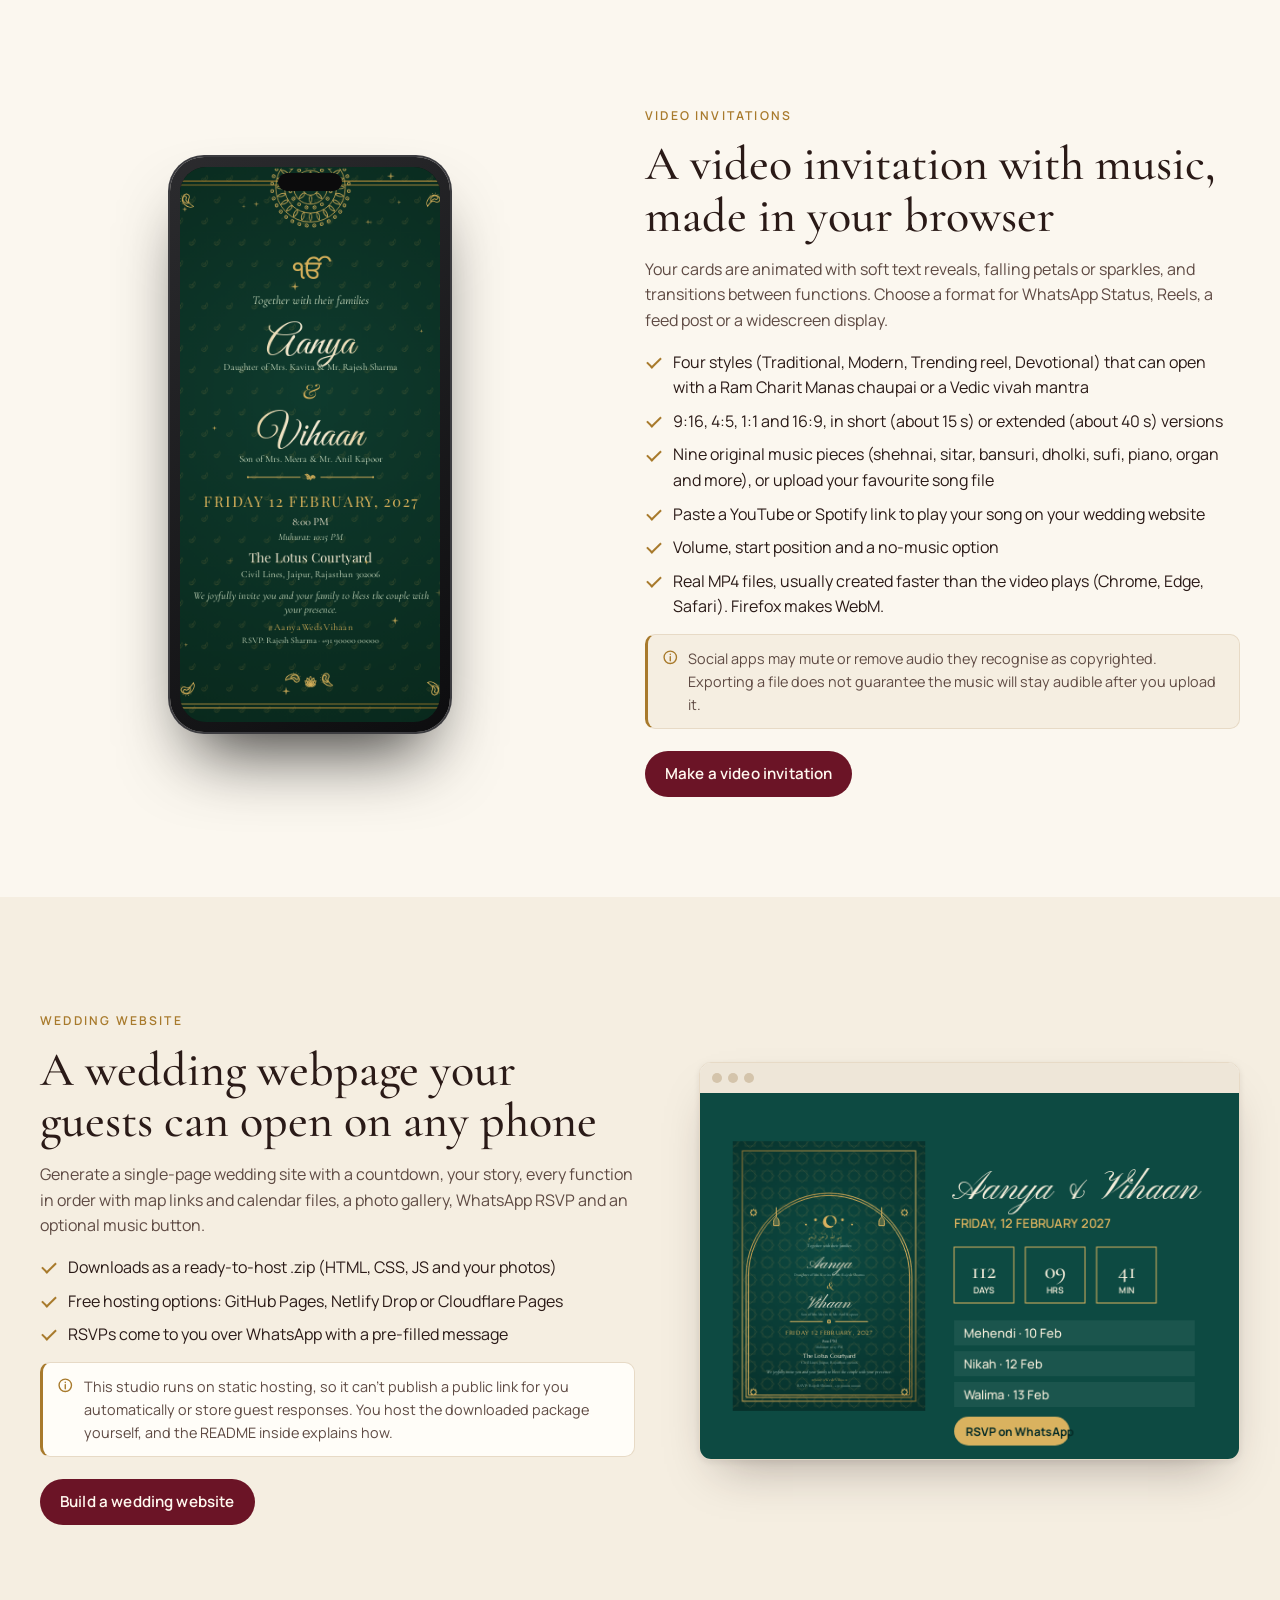
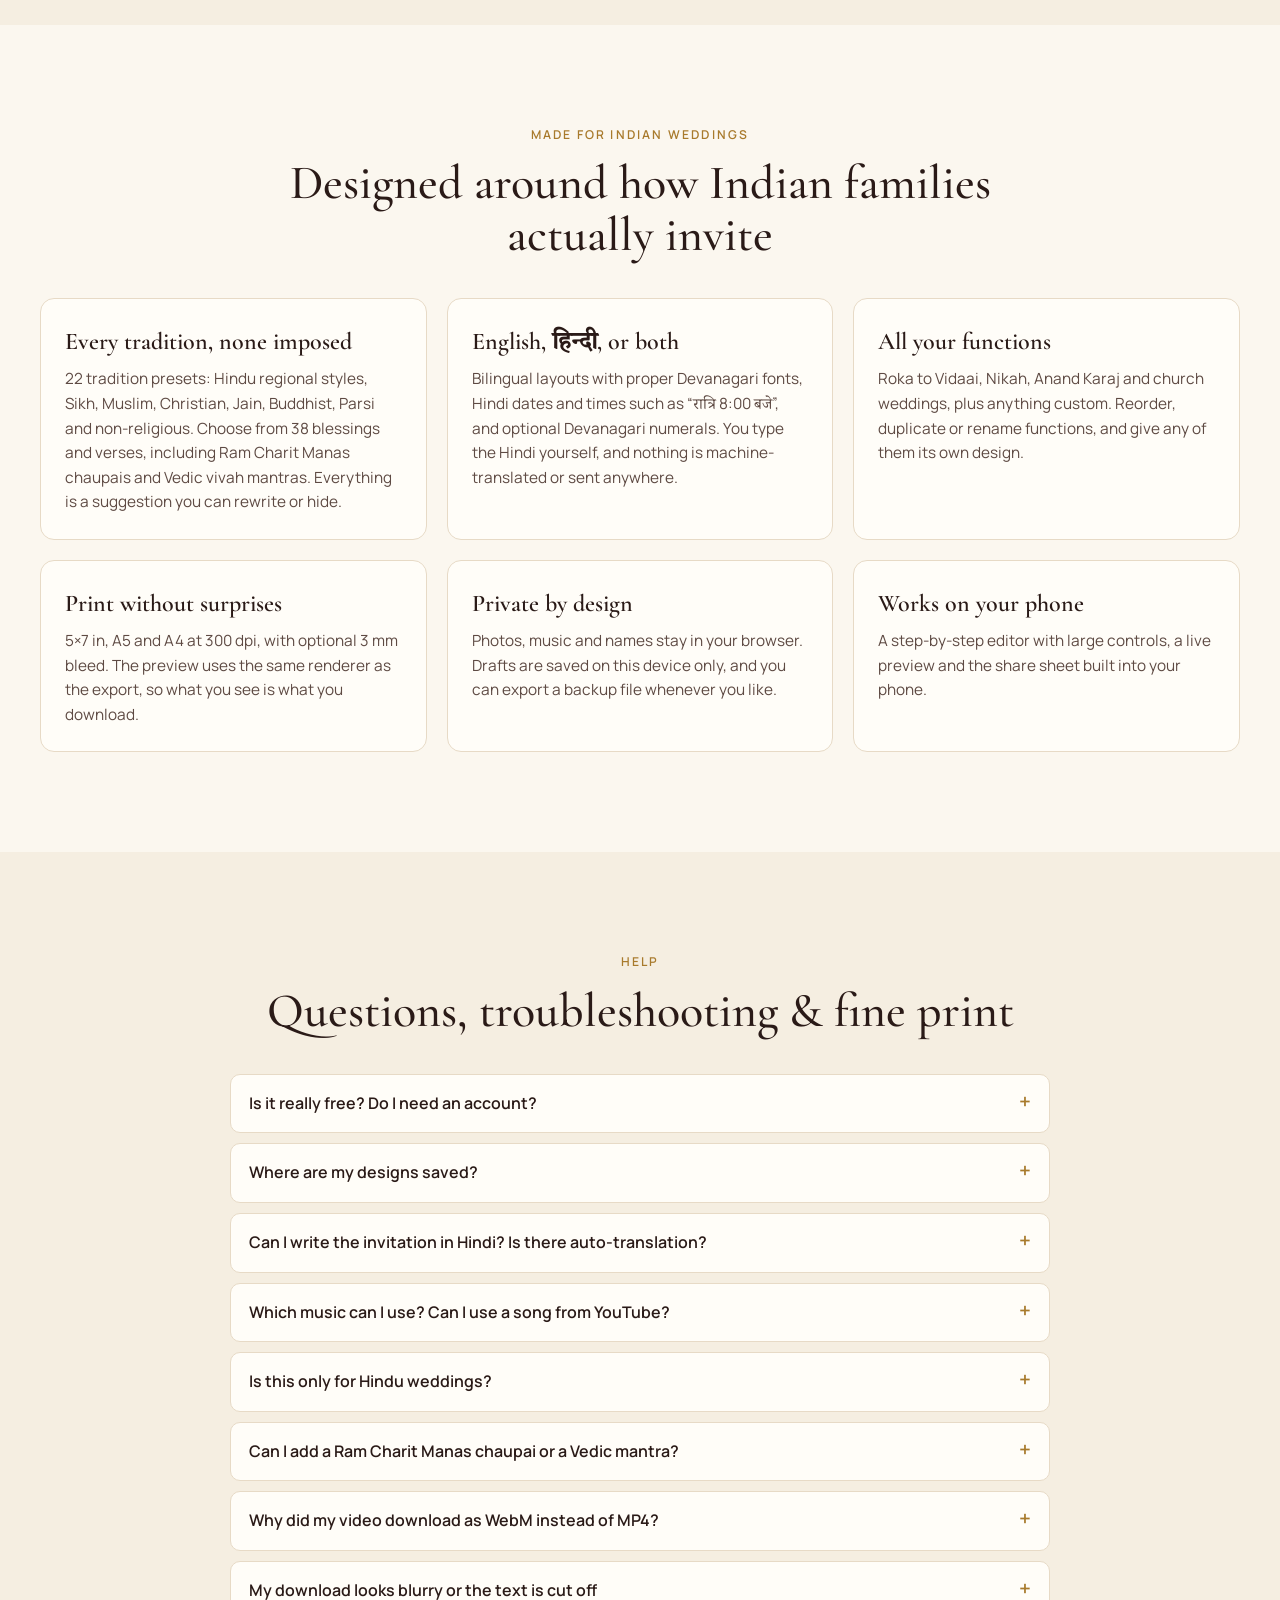
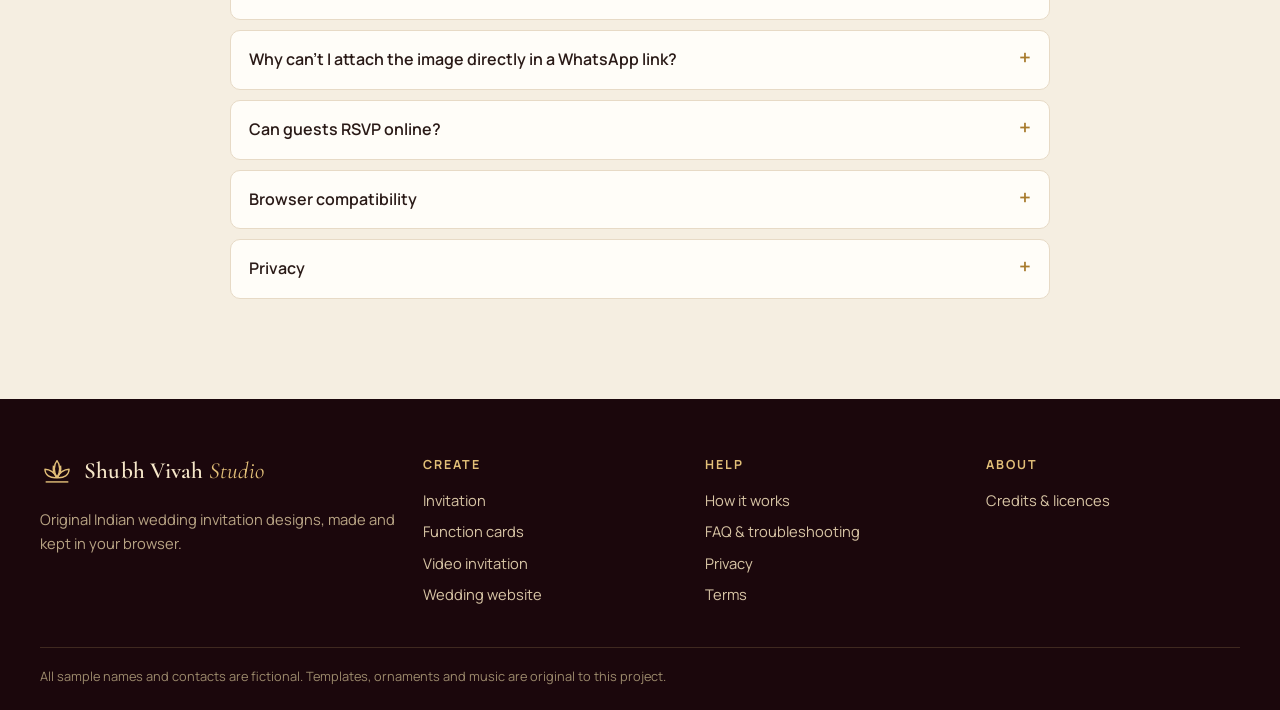
==== commit 9cc9a6e6: "Add files via upload" ====
--- a/index.html
+++ b/index.html
@@ -138,8 +138,9 @@
     <div class="wrap">
       <div class="section-head">
         <p class="eyebrow dark">Invitation templates</p>
-        <h2 id="tpl-title">Sixteen original designs, each with its own character</h2>
-        <p class="sub">The previews below are real renders. Every template works in English, Hindi or both, and exports to print, social and video formats.</p>
+        <h2 id="tpl-title">73 original designs, with 60 for Hindu weddings</h2>
+        <p class="sub">Royal, folk-art, devotional, minimal and modern designs for Hindu (North, South, Bengali, Marathi, Gujarati, Kashmiri and more), Sikh, Muslim, Christian, Jain, Buddhist, Parsi and non-religious weddings. Every design works in English, Hindi or both.</p>
+        <div class="trad-strip" aria-label="Supported traditions"><span>Hindu</span><span>Sikh</span><span>Muslim</span><span>Christian</span><span>Jain</span><span>Buddhist</span><span>Parsi</span><span>Non-religious</span></div>
       </div>
       <div class="gallery-tools">
         <label class="search">
@@ -158,6 +159,7 @@
       <div class="chips" id="f-cats" role="group" aria-label="Style"></div>
       <p class="result-count" id="tpl-count" aria-live="polite"></p>
       <div class="tpl-grid" id="tpl-grid"></div>
+      <div class="load-more" id="tpl-more" hidden><button class="btn btn-outline btn-lg" type="button" id="tpl-more-btn">Show more designs</button></div>
       <div class="empty" id="tpl-empty" hidden>
         <p>No templates match those filters.</p>
         <button class="btn btn-outline" type="button" id="tpl-reset">Clear filters</button>
@@ -172,9 +174,9 @@
         <h2 id="how-title">Three steps to a finished invitation</h2>
       </div>
       <ol class="steps3">
-        <li><span class="n">1</span><h3>Choose a template</h3><p>Pick a design and your tradition. We suggest an invocation and a set of functions, and you can change or remove any of them.</p></li>
-        <li><span class="n">2</span><h3>Add your details</h3><p>Enter names, family, wording and each function's date and venue. The preview updates as you type and shrinks long text to fit, so nothing gets cut off.</p></li>
-        <li><span class="n">3</span><h3>Download &amp; share</h3><p>Get a print PDF, PNG or JPEG, a separate card for each function, Instagram sizes, a music video and a wedding webpage you can host yourself.</p></li>
+        <li><span class="n">1</span><h3>Choose a design</h3><p>Pick your tradition and one of 73 designs. We fill in a blessing, wording and the usual functions, and you can change or remove any of them.</p></li>
+        <li><span class="n">2</span><h3>Add names &amp; dates</h3><p>Only the couple's names and the date are required. Everything else is optional and already filled in, and the preview updates as you type.</p></li>
+        <li><span class="n">3</span><h3>Download in one click</h3><p>Image (PNG/JPG), print PDF, MP4 video with music or a wedding website, or everything at once in a single ZIP.</p></li>
       </ol>
       <div class="cta-center"><a class="btn btn-maroon btn-lg" href="#/studio">Start designing</a></div>
     </div>
@@ -193,13 +195,15 @@
         <h2 id="video-title">A video invitation with music, made in your browser</h2>
         <p>Your cards are animated with soft text reveals, falling petals or sparkles, and transitions between functions. Choose a format for WhatsApp Status, Reels, a feed post or a widescreen display.</p>
         <ul class="ticks">
+          <li>Four styles (Traditional, Modern, Trending reel, Devotional) that can open with a Ram Charit Manas chaupai or a Vedic vivah mantra</li>
           <li>9:16, 4:5, 1:1 and 16:9, in short (about 15 s) or extended (about 40 s) versions</li>
-          <li>Three original music pieces composed for this site, or upload a track you have the rights to use</li>
+          <li>Nine original music pieces (shehnai, sitar, bansuri, dholki, sufi, piano, organ and more), or upload your favourite song file</li>
+          <li>Paste a YouTube or Spotify link to play your song on your wedding website</li>
           <li>Volume, start position and a no-music option</li>
-          <li>Exports MP4 where your browser supports it. Otherwise you get WebM, and we tell you which before you start.</li>
+          <li>Real MP4 files, usually created faster than the video plays (Chrome, Edge, Safari). Firefox makes WebM.</li>
         </ul>
         <p class="note"><svg aria-hidden="true"><use href="#i-info"/></svg>Social apps may mute or remove audio they recognise as copyrighted. Exporting a file does not guarantee the music will stay audible after you upload it.</p>
-        <a class="btn btn-maroon" href="#/studio?step=7">Make a video invitation</a>
+        <a class="btn btn-maroon" href="#/studio?step=4">Make a video invitation</a>
       </div>
     </div>
   </section>
@@ -216,7 +220,7 @@
           <li>RSVPs come to you over WhatsApp with a pre-filled message</li>
         </ul>
         <p class="note"><svg aria-hidden="true"><use href="#i-info"/></svg>This studio runs on static hosting, so it can't publish a public link for you automatically or store guest responses. You host the downloaded package yourself, and the README inside explains how.</p>
-        <a class="btn btn-maroon" href="#/studio?step=9">Build a wedding website</a>
+        <a class="btn btn-maroon" href="#/studio?step=5">Build a wedding website</a>
       </div>
       <div class="split-media"><div class="browser-mock" aria-hidden="true"><div class="bm-bar"><i></i><i></i><i></i></div><canvas id="site-mock" width="560" height="380"></canvas></div></div>
     </div>
@@ -226,7 +230,7 @@
     <div class="wrap">
       <div class="section-head"><p class="eyebrow dark">Made for Indian weddings</p><h2 id="feat-title">Designed around how Indian families actually invite</h2></div>
       <div class="features">
-        <article><h3>Every tradition, none imposed</h3><p>North and South Indian Hindu, Marathi, Gujarati, Bengali, Rajasthani, Sikh, Muslim, Christian, Jain and non-religious presets. Invocations and wording are suggestions you can rewrite or hide.</p></article>
+        <article><h3>Every tradition, none imposed</h3><p>22 tradition presets: Hindu regional styles, Sikh, Muslim, Christian, Jain, Buddhist, Parsi and non-religious. Choose from 38 blessings and verses, including Ram Charit Manas chaupais and Vedic vivah mantras. Everything is a suggestion you can rewrite or hide.</p></article>
         <article><h3>English, हिन्दी, or both</h3><p>Bilingual layouts with proper Devanagari fonts, Hindi dates and times such as “रात्रि 8:00 बजे”, and optional Devanagari numerals. You type the Hindi yourself, and nothing is machine-translated or sent anywhere.</p></article>
         <article><h3>All your functions</h3><p>Roka to Vidaai, Nikah, Anand Karaj and church weddings, plus anything custom. Reorder, duplicate or rename functions, and give any of them its own design.</p></article>
         <article><h3>Print without surprises</h3><p>5×7 in, A5 and A4 at 300 dpi, with optional 3 mm bleed. The preview uses the same renderer as the export, so what you see is what you download.</p></article>
@@ -243,8 +247,10 @@
         <details><summary>Is it really free? Do I need an account?</summary><p>Yes, it's free, and there is no account. Everything runs in your browser. Drafts are saved locally on this device.</p></details>
         <details><summary>Where are my designs saved?</summary><p>In this browser's local storage (IndexedDB), on this device only. They are <strong>not synced</strong> to your other devices. Clearing site data or using private browsing removes them. Use <em>My Designs → Export backup</em> to keep a copy, and <em>Import</em> to restore it on another device.</p></details>
         <details><summary>Can I write the invitation in Hindi? Is there auto-translation?</summary><p>You can write in English, Hindi, or both. There is <strong>no automatic translation</strong>. You type or paste the Hindi wording yourself (manual mode, works offline). We supply editable Hindi phrases for common lines. More scripts (Bengali, Marathi, Gujarati, Punjabi, Tamil, Telugu, Kannada, Malayalam) can be added later because the app is built for it.</p></details>
-        <details><summary>Which music can I use?</summary><p>Use one of the three original tracks composed for this site and generated in your browser (free to use in your invitation), or upload audio <strong>you have the right to use</strong>. We do not download music from YouTube, Spotify or other services. Social platforms may still mute music they detect as copyrighted.</p></details>
-        <details><summary>Why did my video download as WebM instead of MP4?</summary><p>Videos are recorded with your browser's built-in recorder. Recent Chrome, Edge and Safari can record MP4. Firefox and some older browsers can only record WebM. WhatsApp and Instagram accept MP4 most reliably. If you get WebM, try Chrome, Edge or Safari, or convert the file with any video converter. Keep the tab visible while recording, because browsers slow down background tabs.</p></details>
+        <details><summary>Which music can I use? Can I use a song from YouTube?</summary><p>Choose one of nine original tracks composed for this site (free to use), or upload a song file <strong>you have the right to use</strong>. You can also paste a YouTube or Spotify link: the song then plays on your <em>wedding website</em> through the official player. We can't copy audio from YouTube or Spotify into the MP4, because their terms forbid downloading and most film songs are copyrighted. To use a popular song in your video, download the MP4 without music and add the song from Instagram's or WhatsApp's own music library when you post.</p></details>
+        <details><summary>Is this only for Hindu weddings?</summary><p>No. There are presets for Hindu weddings (North Indian, Tamil, Telugu, Malayali, Kannada, Marathi, Gujarati, Bengali, Odia, Assamese, Bihari, Rajasthani, Kashmiri) and for Sikh, Muslim, Christian, Jain, Buddhist, Parsi and non-religious weddings. Each sets a suitable blessing, functions and design, and you can change everything.</p></details>
+        <details><summary>Can I add a Ram Charit Manas chaupai or a Vedic mantra?</summary><p>Yes. In <em>Your details → Blessing, mantra or verse</em>, choose from wedding chaupais and dohas from the Bal Kand (for example “मंगल भवन अमंगल हारी” or “सिय रघुबीर बिबाहु…”) or Vedic vivah mantras (मङ्गलं भगवान् विष्णुः, Rigveda 10.85 “इहैव स्तं…”, Saptapadi, Gayatri), each with transliteration and meaning. In <em>Style &amp; music</em>, the video can open with the verse shown large. You can also type your own verse.</p></details>
+        <details><summary>Why did my video download as WebM instead of MP4?</summary><p>Chrome, Edge and Safari build a true MP4 with the browser's video encoder, usually faster than the video plays. Firefox can only make WebM. WhatsApp and Instagram accept MP4 most reliably, so if you get WebM, open the site in Chrome, Edge or Safari.</p></details>
         <details><summary>My download looks blurry or the text is cut off</summary><p>Exports render at full resolution (for example 1500 × 2100 px for 5×7 in at 300 dpi), not as a screenshot of the preview. Text is shrunk automatically so it never runs past the frame. If the preview shows a “text was shortened” notice, reduce the wording or hide some optional lines in <em>Customize → Visibility</em>. If downloads don't start on iPhone, use <em>Share</em> instead, or long-press the image to save it.</p></details>
         <details><summary>Why can't I attach the image directly in a WhatsApp link?</summary><p>WhatsApp links can only carry text. To send the image or video, use the <em>Share</em> button, which opens your phone's share sheet where it's supported, or download the file and attach it in WhatsApp.</p></details>
         <details><summary>Can guests RSVP online?</summary><p>The static version gives you a WhatsApp RSVP link with a pre-filled message, plus your phone and email. Online RSVP forms that collect and sync responses need a backend or a form service, so they're not included and we don't pretend otherwise.</p></details>
@@ -323,7 +329,7 @@
       <a class="brand light" href="#home"><svg class="brand-mark" aria-hidden="true"><use href="#i-lotus"/></svg><span class="brand-name">Shubh Vivah <em>Studio</em></span></a>
       <p>Original Indian wedding invitation designs, made and kept in your browser.</p>
     </div>
-    <div><h4>Create</h4><a href="#/studio">Invitation</a><a href="#/studio?step=5">Function cards</a><a href="#/studio?step=7">Video invitation</a><a href="#/studio?step=9">Wedding website</a></div>
+    <div><h4>Create</h4><a href="#/studio">Invitation</a><a href="#/studio?step=3">Function cards</a><a href="#/studio?step=4">Video invitation</a><a href="#/studio?step=5">Wedding website</a></div>
     <div><h4>Help</h4><a href="#help">How it works</a><a href="#faq-title">FAQ &amp; troubleshooting</a><a href="privacy.html">Privacy</a><a href="terms.html">Terms</a></div>
     <div><h4>About</h4><a href="ATTRIBUTION.md">Credits &amp; licences</a><a id="feedback-link" href="#" rel="noopener" hidden>Send feedback</a></div>
   </div>
--- a/styles/fonts.css
+++ b/styles/fonts.css
@@ -0,0 +1,305 @@
+/* Self-hosted fonts from Fontsource (SIL Open Font License 1.1). Only the subsets used are included. */
+@font-face {
+  font-family: 'Cinzel';
+  font-style: normal;
+  font-display: swap;
+  font-weight: 400;
+  src: url(../assets/fonts/cinzel-latin-400-normal.woff2) format('woff2');
+  unicode-range: U+0000-00FF,U+0131,U+0152-0153,U+02BB-02BC,U+02C6,U+02DA,U+02DC,U+0304,U+0308,U+0329,U+2000-206F,U+20AC,U+2122,U+2191,U+2193,U+2212,U+2215,U+FEFF,U+FFFD;
+}
+@font-face {
+  font-family: 'Cinzel';
+  font-style: normal;
+  font-display: swap;
+  font-weight: 600;
+  src: url(../assets/fonts/cinzel-latin-600-normal.woff2) format('woff2');
+  unicode-range: U+0000-00FF,U+0131,U+0152-0153,U+02BB-02BC,U+02C6,U+02DA,U+02DC,U+0304,U+0308,U+0329,U+2000-206F,U+20AC,U+2122,U+2191,U+2193,U+2212,U+2215,U+FEFF,U+FFFD;
+}
+@font-face {
+  font-family: 'Cormorant Garamond';
+  font-style: normal;
+  font-display: swap;
+  font-weight: 400;
+  src: url(../assets/fonts/cormorant-garamond-latin-400-normal.woff2) format('woff2');
+  unicode-range: U+0000-00FF,U+0131,U+0152-0153,U+02BB-02BC,U+02C6,U+02DA,U+02DC,U+0304,U+0308,U+0329,U+2000-206F,U+20AC,U+2122,U+2191,U+2193,U+2212,U+2215,U+FEFF,U+FFFD;
+}
+@font-face {
+  font-family: 'Cormorant Garamond';
+  font-style: normal;
+  font-display: swap;
+  font-weight: 500;
+  src: url(../assets/fonts/cormorant-garamond-latin-500-normal.woff2) format('woff2');
+  unicode-range: U+0000-00FF,U+0131,U+0152-0153,U+02BB-02BC,U+02C6,U+02DA,U+02DC,U+0304,U+0308,U+0329,U+2000-206F,U+20AC,U+2122,U+2191,U+2193,U+2212,U+2215,U+FEFF,U+FFFD;
+}
+@font-face {
+  font-family: 'Cormorant Garamond';
+  font-style: normal;
+  font-display: swap;
+  font-weight: 600;
+  src: url(../assets/fonts/cormorant-garamond-latin-600-normal.woff2) format('woff2');
+  unicode-range: U+0000-00FF,U+0131,U+0152-0153,U+02BB-02BC,U+02C6,U+02DA,U+02DC,U+0304,U+0308,U+0329,U+2000-206F,U+20AC,U+2122,U+2191,U+2193,U+2212,U+2215,U+FEFF,U+FFFD;
+}
+@font-face {
+  font-family: 'Cormorant Garamond';
+  font-style: italic;
+  font-display: swap;
+  font-weight: 400;
+  src: url(../assets/fonts/cormorant-garamond-latin-400-italic.woff2) format('woff2');
+  unicode-range: U+0000-00FF,U+0131,U+0152-0153,U+02BB-02BC,U+02C6,U+02DA,U+02DC,U+0304,U+0308,U+0329,U+2000-206F,U+20AC,U+2122,U+2191,U+2193,U+2212,U+2215,U+FEFF,U+FFFD;
+}
+@font-face {
+  font-family: 'Playfair Display';
+  font-style: normal;
+  font-display: swap;
+  font-weight: 400;
+  src: url(../assets/fonts/playfair-display-latin-400-normal.woff2) format('woff2');
+  unicode-range: U+0000-00FF,U+0131,U+0152-0153,U+02BB-02BC,U+02C6,U+02DA,U+02DC,U+0304,U+0308,U+0329,U+2000-206F,U+20AC,U+2122,U+2191,U+2193,U+2212,U+2215,U+FEFF,U+FFFD;
+}
+@font-face {
+  font-family: 'Playfair Display';
+  font-style: normal;
+  font-display: swap;
+  font-weight: 600;
+  src: url(../assets/fonts/playfair-display-latin-600-normal.woff2) format('woff2');
+  unicode-range: U+0000-00FF,U+0131,U+0152-0153,U+02BB-02BC,U+02C6,U+02DA,U+02DC,U+0304,U+0308,U+0329,U+2000-206F,U+20AC,U+2122,U+2191,U+2193,U+2212,U+2215,U+FEFF,U+FFFD;
+}
+@font-face {
+  font-family: 'Playfair Display';
+  font-style: italic;
+  font-display: swap;
+  font-weight: 400;
+  src: url(../assets/fonts/playfair-display-latin-400-italic.woff2) format('woff2');
+  unicode-range: U+0000-00FF,U+0131,U+0152-0153,U+02BB-02BC,U+02C6,U+02DA,U+02DC,U+0304,U+0308,U+0329,U+2000-206F,U+20AC,U+2122,U+2191,U+2193,U+2212,U+2215,U+FEFF,U+FFFD;
+}
+@font-face {
+  font-family: 'Marcellus';
+  font-style: normal;
+  font-display: swap;
+  font-weight: 400;
+  src: url(../assets/fonts/marcellus-latin-400-normal.woff2) format('woff2');
+  unicode-range: U+0000-00FF,U+0131,U+0152-0153,U+02BB-02BC,U+02C6,U+02DA,U+02DC,U+0304,U+0308,U+0329,U+2000-206F,U+20AC,U+2122,U+2191,U+2193,U+2212,U+2215,U+FEFF,U+FFFD;
+}
+@font-face {
+  font-family: 'DM Serif Display';
+  font-style: normal;
+  font-display: swap;
+  font-weight: 400;
+  src: url(../assets/fonts/dm-serif-display-latin-400-normal.woff2) format('woff2');
+  unicode-range: U+0000-00FF,U+0131,U+0152-0153,U+02BB-02BC,U+02C6,U+02DA,U+02DC,U+0304,U+0308,U+0329,U+2000-206F,U+20AC,U+2122,U+2191,U+2193,U+2212,U+2215,U+FEFF,U+FFFD;
+}
+@font-face {
+  font-family: 'Josefin Sans';
+  font-style: normal;
+  font-display: swap;
+  font-weight: 300;
+  src: url(../assets/fonts/josefin-sans-latin-300-normal.woff2) format('woff2');
+  unicode-range: U+0000-00FF,U+0131,U+0152-0153,U+02BB-02BC,U+02C6,U+02DA,U+02DC,U+0304,U+0308,U+0329,U+2000-206F,U+20AC,U+2122,U+2191,U+2193,U+2212,U+2215,U+FEFF,U+FFFD;
+}
+@font-face {
+  font-family: 'Josefin Sans';
+  font-style: normal;
+  font-display: swap;
+  font-weight: 400;
+  src: url(../assets/fonts/josefin-sans-latin-400-normal.woff2) format('woff2');
+  unicode-range: U+0000-00FF,U+0131,U+0152-0153,U+02BB-02BC,U+02C6,U+02DA,U+02DC,U+0304,U+0308,U+0329,U+2000-206F,U+20AC,U+2122,U+2191,U+2193,U+2212,U+2215,U+FEFF,U+FFFD;
+}
+@font-face {
+  font-family: 'Josefin Sans';
+  font-style: normal;
+  font-display: swap;
+  font-weight: 600;
+  src: url(../assets/fonts/josefin-sans-latin-600-normal.woff2) format('woff2');
+  unicode-range: U+0000-00FF,U+0131,U+0152-0153,U+02BB-02BC,U+02C6,U+02DA,U+02DC,U+0304,U+0308,U+0329,U+2000-206F,U+20AC,U+2122,U+2191,U+2193,U+2212,U+2215,U+FEFF,U+FFFD;
+}
+@font-face {
+  font-family: 'Great Vibes';
+  font-style: normal;
+  font-display: swap;
+  font-weight: 400;
+  src: url(../assets/fonts/great-vibes-latin-400-normal.woff2) format('woff2');
+  unicode-range: U+0000-00FF,U+0131,U+0152-0153,U+02BB-02BC,U+02C6,U+02DA,U+02DC,U+0304,U+0308,U+0329,U+2000-206F,U+20AC,U+2122,U+2191,U+2193,U+2212,U+2215,U+FEFF,U+FFFD;
+}
+@font-face {
+  font-family: 'Pinyon Script';
+  font-style: normal;
+  font-display: swap;
+  font-weight: 400;
+  src: url(../assets/fonts/pinyon-script-latin-400-normal.woff2) format('woff2');
+  unicode-range: U+0000-00FF,U+0131,U+0152-0153,U+02BB-02BC,U+02C6,U+02DA,U+02DC,U+0304,U+0308,U+0329,U+2000-206F,U+20AC,U+2122,U+2191,U+2193,U+2212,U+2215,U+FEFF,U+FFFD;
+}
+@font-face {
+  font-family: 'Manrope';
+  font-style: normal;
+  font-display: swap;
+  font-weight: 400;
+  src: url(../assets/fonts/manrope-latin-400-normal.woff2) format('woff2');
+  unicode-range: U+0000-00FF,U+0131,U+0152-0153,U+02BB-02BC,U+02C6,U+02DA,U+02DC,U+0304,U+0308,U+0329,U+2000-206F,U+20AC,U+2122,U+2191,U+2193,U+2212,U+2215,U+FEFF,U+FFFD;
+}
+@font-face {
+  font-family: 'Manrope';
+  font-style: normal;
+  font-display: swap;
+  font-weight: 500;
+  src: url(../assets/fonts/manrope-latin-500-normal.woff2) format('woff2');
+  unicode-range: U+0000-00FF,U+0131,U+0152-0153,U+02BB-02BC,U+02C6,U+02DA,U+02DC,U+0304,U+0308,U+0329,U+2000-206F,U+20AC,U+2122,U+2191,U+2193,U+2212,U+2215,U+FEFF,U+FFFD;
+}
+@font-face {
+  font-family: 'Manrope';
+  font-style: normal;
+  font-display: swap;
+  font-weight: 600;
+  src: url(../assets/fonts/manrope-latin-600-normal.woff2) format('woff2');
+  unicode-range: U+0000-00FF,U+0131,U+0152-0153,U+02BB-02BC,U+02C6,U+02DA,U+02DC,U+0304,U+0308,U+0329,U+2000-206F,U+20AC,U+2122,U+2191,U+2193,U+2212,U+2215,U+FEFF,U+FFFD;
+}
+@font-face {
+  font-family: 'Manrope';
+  font-style: normal;
+  font-display: swap;
+  font-weight: 700;
+  src: url(../assets/fonts/manrope-latin-700-normal.woff2) format('woff2');
+  unicode-range: U+0000-00FF,U+0131,U+0152-0153,U+02BB-02BC,U+02C6,U+02DA,U+02DC,U+0304,U+0308,U+0329,U+2000-206F,U+20AC,U+2122,U+2191,U+2193,U+2212,U+2215,U+FEFF,U+FFFD;
+}
+@font-face {
+  font-family: 'Tiro Devanagari Hindi';
+  font-style: normal;
+  font-display: swap;
+  font-weight: 400;
+  src: url(../assets/fonts/tiro-devanagari-hindi-devanagari-400-normal.woff2) format('woff2');
+  unicode-range: U+0900-097F,U+1CD0-1CF9,U+200C-200D,U+20A8,U+20B9,U+20F0,U+25CC,U+A830-A839,U+A8E0-A8FF,U+11B00-11B09;
+}
+@font-face {
+  font-family: 'Tiro Devanagari Hindi';
+  font-style: normal;
+  font-display: swap;
+  font-weight: 400;
+  src: url(../assets/fonts/tiro-devanagari-hindi-latin-400-normal.woff2) format('woff2');
+  unicode-range: U+0000-00FF,U+0131,U+0152-0153,U+02BB-02BC,U+02C6,U+02DA,U+02DC,U+0304,U+0308,U+0329,U+2000-206F,U+20AC,U+2122,U+2191,U+2193,U+2212,U+2215,U+FEFF,U+FFFD;
+}
+@font-face {
+  font-family: 'Noto Serif Devanagari';
+  font-style: normal;
+  font-display: swap;
+  font-weight: 400;
+  src: url(../assets/fonts/noto-serif-devanagari-devanagari-400-normal.woff2) format('woff2');
+  unicode-range: U+0900-097F,U+1CD0-1CF9,U+200C-200D,U+20A8,U+20B9,U+20F0,U+25CC,U+A830-A839,U+A8E0-A8FF,U+11B00-11B09;
+}
+@font-face {
+  font-family: 'Noto Serif Devanagari';
+  font-style: normal;
+  font-display: swap;
+  font-weight: 400;
+  src: url(../assets/fonts/noto-serif-devanagari-latin-400-normal.woff2) format('woff2');
+  unicode-range: U+0000-00FF,U+0131,U+0152-0153,U+02BB-02BC,U+02C6,U+02DA,U+02DC,U+0304,U+0308,U+0329,U+2000-206F,U+20AC,U+2122,U+2191,U+2193,U+2212,U+2215,U+FEFF,U+FFFD;
+}
+@font-face {
+  font-family: 'Noto Serif Devanagari';
+  font-style: normal;
+  font-display: swap;
+  font-weight: 600;
+  src: url(../assets/fonts/noto-serif-devanagari-devanagari-600-normal.woff2) format('woff2');
+  unicode-range: U+0900-097F,U+1CD0-1CF9,U+200C-200D,U+20A8,U+20B9,U+20F0,U+25CC,U+A830-A839,U+A8E0-A8FF,U+11B00-11B09;
+}
+@font-face {
+  font-family: 'Noto Serif Devanagari';
+  font-style: normal;
+  font-display: swap;
+  font-weight: 600;
+  src: url(../assets/fonts/noto-serif-devanagari-latin-600-normal.woff2) format('woff2');
+  unicode-range: U+0000-00FF,U+0131,U+0152-0153,U+02BB-02BC,U+02C6,U+02DA,U+02DC,U+0304,U+0308,U+0329,U+2000-206F,U+20AC,U+2122,U+2191,U+2193,U+2212,U+2215,U+FEFF,U+FFFD;
+}
+@font-face {
+  font-family: 'Yatra One';
+  font-style: normal;
+  font-display: swap;
+  font-weight: 400;
+  src: url(../assets/fonts/yatra-one-devanagari-400-normal.woff2) format('woff2');
+  unicode-range: U+0900-097F,U+1CD0-1CF9,U+200C-200D,U+20A8,U+20B9,U+20F0,U+25CC,U+A830-A839,U+A8E0-A8FF,U+11B00-11B09;
+}
+@font-face {
+  font-family: 'Yatra One';
+  font-style: normal;
+  font-display: swap;
+  font-weight: 400;
+  src: url(../assets/fonts/yatra-one-latin-400-normal.woff2) format('woff2');
+  unicode-range: U+0000-00FF,U+0131,U+0152-0153,U+02BB-02BC,U+02C6,U+02DA,U+02DC,U+0304,U+0308,U+0329,U+2000-206F,U+20AC,U+2122,U+2191,U+2193,U+2212,U+2215,U+FEFF,U+FFFD;
+}
+@font-face {
+  font-family: 'Amita';
+  font-style: normal;
+  font-display: swap;
+  font-weight: 400;
+  src: url(../assets/fonts/amita-devanagari-400-normal.woff2) format('woff2');
+  unicode-range: U+0900-097F,U+1CD0-1CF9,U+200C-200D,U+20A8,U+20B9,U+20F0,U+25CC,U+A830-A839,U+A8E0-A8FF,U+11B00-11B09;
+}
+@font-face {
+  font-family: 'Amita';
+  font-style: normal;
+  font-display: swap;
+  font-weight: 400;
+  src: url(../assets/fonts/amita-latin-400-normal.woff2) format('woff2');
+  unicode-range: U+0000-00FF,U+0131,U+0152-0153,U+02BB-02BC,U+02C6,U+02DA,U+02DC,U+0304,U+0308,U+0329,U+2000-206F,U+20AC,U+2122,U+2191,U+2193,U+2212,U+2215,U+FEFF,U+FFFD;
+}
+@font-face {
+  font-family: 'Amita';
+  font-style: normal;
+  font-display: swap;
+  font-weight: 700;
+  src: url(../assets/fonts/amita-devanagari-700-normal.woff2) format('woff2');
+  unicode-range: U+0900-097F,U+1CD0-1CF9,U+200C-200D,U+20A8,U+20B9,U+20F0,U+25CC,U+A830-A839,U+A8E0-A8FF,U+11B00-11B09;
+}
+@font-face {
+  font-family: 'Amita';
+  font-style: normal;
+  font-display: swap;
+  font-weight: 700;
+  src: url(../assets/fonts/amita-latin-700-normal.woff2) format('woff2');
+  unicode-range: U+0000-00FF,U+0131,U+0152-0153,U+02BB-02BC,U+02C6,U+02DA,U+02DC,U+0304,U+0308,U+0329,U+2000-206F,U+20AC,U+2122,U+2191,U+2193,U+2212,U+2215,U+FEFF,U+FFFD;
+}
+@font-face {
+  font-family: 'Rozha One';
+  font-style: normal;
+  font-display: swap;
+  font-weight: 400;
+  src: url(../assets/fonts/rozha-one-devanagari-400-normal.woff2) format('woff2');
+  unicode-range: U+0900-097F,U+1CD0-1CF9,U+200C-200D,U+20A8,U+20B9,U+20F0,U+25CC,U+A830-A839,U+A8E0-A8FF,U+11B00-11B09;
+}
+@font-face {
+  font-family: 'Rozha One';
+  font-style: normal;
+  font-display: swap;
+  font-weight: 400;
+  src: url(../assets/fonts/rozha-one-latin-400-normal.woff2) format('woff2');
+  unicode-range: U+0000-00FF,U+0131,U+0152-0153,U+02BB-02BC,U+02C6,U+02DA,U+02DC,U+0304,U+0308,U+0329,U+2000-206F,U+20AC,U+2122,U+2191,U+2193,U+2212,U+2215,U+FEFF,U+FFFD;
+}
+@font-face {
+  font-family: 'Noto Sans Gurmukhi';
+  font-style: normal;
+  font-display: swap;
+  font-weight: 400;
+  src: url(../assets/fonts/noto-sans-gurmukhi-gurmukhi-400-normal.woff2) format('woff2');
+  unicode-range: U+0951-0952,U+0964-0965,U+0A01-0A76,U+200C-200D,U+20B9,U+25CC,U+262C,U+A830-A839;
+}
+@font-face {
+  font-family: 'Noto Sans Gurmukhi';
+  font-style: normal;
+  font-display: swap;
+  font-weight: 400;
+  src: url(../assets/fonts/noto-sans-gurmukhi-latin-400-normal.woff2) format('woff2');
+  unicode-range: U+0000-00FF,U+0131,U+0152-0153,U+02BB-02BC,U+02C6,U+02DA,U+02DC,U+0304,U+0308,U+0329,U+2000-206F,U+20AC,U+2122,U+2191,U+2193,U+2212,U+2215,U+FEFF,U+FFFD;
+}
+@font-face {
+  font-family: 'Amiri';
+  font-style: normal;
+  font-display: swap;
+  font-weight: 400;
+  src: url(../assets/fonts/amiri-arabic-400-normal.woff2) format('woff2');
+  unicode-range: U+0600-06FF,U+0750-077F,U+0870-088E,U+0890-0891,U+0897-08E1,U+08E3-08FF,U+200C-200E,U+2010-2011,U+204F,U+2E41,U+FB50-FDFF,U+FE70-FE74,U+FE76-FEFC,U+102E0-102FB,U+10E60-10E7E,U+10EC2-10EC4,U+10EFC-10EFF,U+1EE00-1EE03,U+1EE05-1EE1F,U+1EE21-1EE22,U+1EE24,U+1EE27,U+1EE29-1EE32,U+1EE34-1EE37,U+1EE39,U+1EE3B,U+1EE42,U+1EE47,U+1EE49,U+1EE4B,U+1EE4D-1EE4F,U+1EE51-1EE52,U+1EE54,U+1EE57,U+1EE59,U+1EE5B,U+1EE5D,U+1EE5F,U+1EE61-1EE62,U+1EE64,U+1EE67-1EE6A,U+1EE6C-1EE72,U+1EE74-1EE77,U+1EE79-1EE7C,U+1EE7E,U+1EE80-1EE89,U+1EE8B-1EE9B,U+1EEA1-1EEA3,U+1EEA5-1EEA9,U+1EEAB-1EEBB,U+1EEF0-1EEF1;
+}
+@font-face {
+  font-family: 'Amiri';
+  font-style: normal;
+  font-display: swap;
+  font-weight: 400;
+  src: url(../assets/fonts/amiri-latin-400-normal.woff2) format('woff2');
+  unicode-range: U+0000-00FF,U+0131,U+0152-0153,U+02BB-02BC,U+02C6,U+02DA,U+02DC,U+0304,U+0308,U+0329,U+2000-206F,U+20AC,U+2122,U+2191,U+2193,U+2212,U+2215,U+FEFF,U+FFFD;
+}
--- a/styles/main.css
+++ b/styles/main.css
@@ -0,0 +1,414 @@
+/* ================================================================
+   Shubh Vivah Studio — design system
+   Ivory paper, champagne gold, deep maroon; emerald & rose accents.
+   Display: Cormorant Garamond · UI: Manrope · Devanagari: Tiro
+   ================================================================ */
+:root {
+  --ivory: #fbf7ef;
+  --paper: #f5eee1;
+  --panel: #fffdf8;
+  --ink: #2a1a17;
+  --ink-2: #5e4a43;
+  --ink-3: #8a766c;
+  --line: #e7dac6;
+  --line-2: #d8c6aa;
+  --maroon: #6b1426;
+  --maroon-2: #8a1d33;
+  --maroon-deep: #24080f;
+  --gold: #a87a2c;
+  --gold-2: #c9a05a;
+  --gold-soft: #e9d3a2;
+  --rose: #c76b7e;
+  --emerald: #1e5a4a;
+  --focus: #b8862f;
+  --danger: #a3222d;
+  --ok: #2d6a4f;
+  --shadow-1: 0 1px 2px rgba(42, 26, 23, .06), 0 6px 18px -8px rgba(42, 26, 23, .18);
+  --shadow-2: 0 2px 6px rgba(42, 26, 23, .08), 0 24px 48px -20px rgba(42, 26, 23, .35);
+  --r: 14px;
+  --r-sm: 10px;
+  --display: 'Cormorant Garamond', 'Tiro Devanagari Hindi', Georgia, serif;
+  --ui: 'Manrope', 'Noto Serif Devanagari', system-ui, -apple-system, 'Segoe UI', sans-serif;
+  --deva: 'Tiro Devanagari Hindi', 'Noto Serif Devanagari', serif;
+  --header-h: 64px;
+  color-scheme: light;
+}
+:root[data-theme="dark"] {
+  --ivory: #17110f;
+  --paper: #1e1715;
+  --panel: #231b18;
+  --ink: #f3e9dc;
+  --ink-2: #cdbcab;
+  --ink-3: #9a8878;
+  --line: #3a2e29;
+  --line-2: #4a3b34;
+  --maroon: #d26a7d;
+  --maroon-2: #e08394;
+  --gold: #d9b06a;
+  --gold-2: #e5c58a;
+  --gold-soft: #4a3a22;
+  --focus: #e5c58a;
+  --danger: #ef7d86;
+  --ok: #7cc8a0;
+  --shadow-1: 0 1px 2px rgba(0, 0, 0, .3), 0 6px 18px -8px rgba(0, 0, 0, .5);
+  --shadow-2: 0 2px 6px rgba(0, 0, 0, .35), 0 24px 48px -20px rgba(0, 0, 0, .7);
+  color-scheme: dark;
+}
+
+*, *::before, *::after { box-sizing: border-box; }
+* { margin: 0; padding: 0; }
+html { scroll-behavior: smooth; scroll-padding-top: calc(var(--header-h) + 12px); -webkit-text-size-adjust: 100%; }
+body { font-family: var(--ui); font-size: 16px; line-height: 1.6; color: var(--ink); background: var(--ivory); -webkit-font-smoothing: antialiased; overflow-x: hidden; }
+img, canvas, svg { display: block; max-width: 100%; }
+svg { width: 1.15em; height: 1.15em; flex: none; }
+a { color: inherit; }
+button, input, select, textarea { font: inherit; color: inherit; }
+button { cursor: pointer; background: none; border: 0; }
+:focus-visible { outline: 3px solid var(--focus); outline-offset: 2px; border-radius: 6px; }
+.sr { position: absolute !important; width: 1px; height: 1px; overflow: hidden; clip: rect(0 0 0 0); white-space: nowrap; }
+.skip { position: absolute; left: 12px; top: -60px; z-index: 100; background: var(--maroon); color: #fff; padding: 10px 16px; border-radius: 8px; }
+.skip:focus { top: 12px; }
+.wrap { width: min(1200px, 100% - 32px); margin-inline: auto; }
+.wrap.narrow { width: min(820px, 100% - 32px); }
+[hidden] { display: none !important; }
+
+/* ---------- buttons ---------- */
+.btn { display: inline-flex; align-items: center; justify-content: center; gap: .5em; min-height: 44px; padding: .65em 1.25em; border-radius: 999px; font-weight: 600; font-size: .95rem; letter-spacing: .01em; text-decoration: none; border: 1.5px solid transparent; transition: transform .15s ease, background-color .2s, border-color .2s, color .2s, box-shadow .2s; white-space: nowrap; }
+.btn:active { transform: translateY(1px); }
+.btn-sm { min-height: 38px; padding: .45em 1em; font-size: .88rem; }
+.btn-lg { min-height: 52px; padding: .8em 1.6em; font-size: 1rem; }
+.btn-gold { background: linear-gradient(180deg, #e2bf78, #c49546); color: #2a1206; border-color: #b8873a; box-shadow: 0 1px 0 rgba(255, 255, 255, .4) inset, 0 6px 16px -8px rgba(122, 78, 18, .6); }
+.btn-gold:hover { background: linear-gradient(180deg, #ebcb88, #cfa154); }
+.btn-maroon { background: var(--maroon); color: #fff8ef; }
+:root[data-theme="dark"] .btn-maroon { color: #1a0a0d; }
+.btn-maroon:hover { background: var(--maroon-2); }
+.btn-outline { border-color: var(--line-2); background: var(--panel); color: var(--ink); }
+.btn-outline:hover { border-color: var(--gold); }
+.btn-ghost-light { border-color: rgba(246, 225, 183, .45); color: #f6e7c9; }
+.btn-ghost-light:hover { background: rgba(246, 225, 183, .1); border-color: #e2bf78; }
+.btn-text { background: none; color: var(--ink-2); padding-inline: .6em; }
+.btn-text:hover { color: var(--ink); }
+.btn.danger, .danger { color: var(--danger); }
+.btn[disabled], button[disabled] { opacity: .45; cursor: not-allowed; }
+.icon-btn { display: inline-grid; place-items: center; width: 42px; height: 42px; border-radius: 50%; color: inherit; text-decoration: none; transition: background .2s; }
+.icon-btn:hover { background: rgba(168, 122, 44, .14); }
+.icon-btn svg { width: 20px; height: 20px; }
+.file-btn { cursor: pointer; }
+
+/* ---------- header ---------- */
+.site-header { position: sticky; top: 0; z-index: 50; height: var(--header-h); background: rgba(36, 8, 15, .94); backdrop-filter: saturate(1.2) blur(8px); color: #f6e7c9; border-bottom: 1px solid rgba(201, 160, 90, .25); }
+.header-row { display: flex; align-items: center; gap: 20px; height: 100%; }
+.brand { display: inline-flex; align-items: center; gap: 10px; text-decoration: none; color: #f6e7c9; }
+.brand-mark { width: 34px; height: 34px; color: #e2bf78; }
+.brand-name { white-space: nowrap; font-family: var(--display); font-size: 1.45rem; font-weight: 600; letter-spacing: .01em; line-height: 1; }
+.brand-name em { font-style: italic; font-weight: 400; color: #e2bf78; }
+.main-nav { display: flex; gap: 4px; margin-left: auto; }
+.main-nav a { white-space: nowrap; padding: 8px 10px; border-radius: 8px; text-decoration: none; font-size: .9rem; font-weight: 500; color: #ead9bb; }
+.main-nav a:hover, .main-nav a[aria-current="page"] { color: #fff; background: rgba(226, 191, 120, .12); }
+.header-actions { display: flex; align-items: center; gap: 6px; }
+.menu-btn { display: none; }
+@media (max-width: 1220px) {
+  .main-nav { position: fixed; inset: var(--header-h) 0 auto 0; flex-direction: column; background: #24080f; padding: 12px 16px 20px; gap: 2px; border-bottom: 1px solid rgba(201, 160, 90, .3); transform: translateY(-8px); opacity: 0; visibility: hidden; transition: .2s; margin: 0; }
+  .main-nav.open { transform: none; opacity: 1; visibility: visible; }
+  .main-nav a { padding: 12px 10px; font-size: 1rem; }
+  .menu-btn { display: inline-grid; }
+}
+@media (max-width: 560px) { .header-cta { display: none; } .brand-name { font-size: 1.25rem; } }
+
+/* ---------- hero ---------- */
+.hero { position: relative; overflow: hidden; color: #f6e7c9; background: radial-gradient(120% 90% at 75% 30%, #5a1222 0%, #2e0a13 45%, #160509 100%); padding: clamp(40px, 7vw, 90px) 0 clamp(56px, 8vw, 110px); }
+.hero::after { content: ""; position: absolute; inset: auto 0 0 0; height: 18px; background: repeating-linear-gradient(90deg, #c9a05a 0 2px, transparent 2px 22px), linear-gradient(#24080f, #24080f); opacity: .5; }
+.hero-ornament { position: absolute; width: 520px; height: 520px; border-radius: 50%; opacity: .07; background: repeating-conic-gradient(from 0deg, #e2bf78 0 4deg, transparent 4deg 15deg); -webkit-mask: radial-gradient(circle, transparent 30%, #000 31%, #000 34%, transparent 35%, transparent 48%, #000 49%, #000 70%, transparent 71%); mask: radial-gradient(circle, transparent 30%, #000 31%, #000 34%, transparent 35%, transparent 48%, #000 49%, #000 70%, transparent 71%); }
+.hero-ornament-l { left: -260px; top: -160px; }
+.hero-ornament-r { right: -200px; bottom: -260px; }
+.hero-grid { position: relative; z-index: 1; display: grid; grid-template-columns: 1.05fr 1fr; gap: clamp(24px, 4vw, 64px); align-items: center; }
+.eyebrow { font-family: var(--ui); text-transform: uppercase; letter-spacing: .18em; font-size: .76rem; font-weight: 600; color: #e2bf78; margin-bottom: 14px; }
+.eyebrow.dark { color: var(--gold); }
+.hero h1 { font-family: var(--display); font-weight: 500; font-size: clamp(2.6rem, 5.6vw, 4.6rem); line-height: 1.02; letter-spacing: -.01em; }
+.gold-ink { font-style: italic; background: linear-gradient(100deg, #f3d892, #c9953f 60%, #f0d08a); -webkit-background-clip: text; background-clip: text; color: transparent; }
+.lede { margin-top: 20px; font-size: 1.08rem; color: #e6d3b6; max-width: 34em; }
+.hero-ctas { display: flex; flex-wrap: wrap; gap: 12px; margin-top: 30px; }
+.hero-facts { list-style: none; display: flex; flex-wrap: wrap; gap: 10px 26px; margin-top: 30px; font-size: .88rem; color: #cdb894; }
+.hero-facts strong { color: #f6e7c9; font-weight: 600; }
+.hero-stage { position: relative; height: clamp(380px, 46vw, 560px); }
+.hero-card { position: absolute; width: clamp(170px, 21vw, 270px); height: auto; aspect-ratio: 5 / 7; border-radius: 6px; box-shadow: 0 30px 60px -20px rgba(0, 0, 0, .7), 0 0 0 1px rgba(226, 191, 120, .25); }
+.hero-card-1 { left: 0; top: 8%; transform: rotate(-7deg); animation: float1 9s ease-in-out infinite; }
+.hero-card-2 { left: 26%; top: 0; transform: rotate(3deg); animation: float2 10s ease-in-out infinite; z-index: 1; }
+.phone { position: relative; width: 230px; aspect-ratio: 9 / 18.5; border-radius: 34px; padding: 10px; background: linear-gradient(145deg, #2b2b2e, #0d0d0f); box-shadow: 0 0 0 2px #3c3c40, 0 40px 70px -24px rgba(0, 0, 0, .8); }
+.phone-notch { position: absolute; top: 16px; left: 50%; transform: translateX(-50%); width: 64px; height: 18px; border-radius: 10px; background: #0b0b0c; z-index: 2; }
+.phone-screen { width: 100%; height: 100%; border-radius: 26px; background: #111; object-fit: cover; }
+.hero-stage .phone { position: absolute; right: 0; bottom: 0; width: clamp(170px, 18vw, 230px); z-index: 2; animation: float3 11s ease-in-out infinite; }
+.float-petal { position: absolute; width: 16px; height: 26px; border-radius: 50% 50% 50% 50% / 70% 70% 30% 30%; background: linear-gradient(#f2a9a0, #c45a6a); opacity: .65; animation: petal 14s linear infinite; }
+.p1 { left: 12%; top: -5%; } .p2 { left: 60%; top: -10%; animation-delay: -5s; transform: scale(.7); } .p3 { left: 85%; top: -8%; animation-delay: -9s; }
+@keyframes float1 { 0%, 100% { transform: rotate(-7deg) translateY(0); } 50% { transform: rotate(-6deg) translateY(-10px); } }
+@keyframes float2 { 0%, 100% { transform: rotate(3deg) translateY(0); } 50% { transform: rotate(2deg) translateY(-14px); } }
+@keyframes float3 { 0%, 100% { transform: translateY(0); } 50% { transform: translateY(-8px); } }
+@keyframes petal { 0% { transform: translate(0, 0) rotate(0); opacity: 0; } 10% { opacity: .65; } 100% { transform: translate(-60px, 620px) rotate(320deg); opacity: 0; } }
+@media (max-width: 900px) {
+  .hero-grid { grid-template-columns: 1fr; }
+  .hero-stage { height: 400px; max-width: 520px; width: 100%; margin-inline: auto; }
+}
+@media (max-width: 480px) { .hero-stage { height: 330px; } .hero-card { width: 150px; } .hero-stage .phone { width: 150px; border-radius: 26px; padding: 7px; } .phone-screen { border-radius: 20px; } }
+
+.strip { background: var(--paper); border-bottom: 1px solid var(--line); }
+.strip-row { display: grid; grid-template-columns: repeat(6, 1fr); gap: 8px; padding: 18px 0; }
+.strip-row div { display: flex; align-items: center; justify-content: center; gap: 8px; font-size: .88rem; font-weight: 600; color: var(--ink-2); text-align: center; }
+.strip-row svg { color: var(--gold); width: 20px; height: 20px; }
+@media (max-width: 900px) { .strip-row { grid-template-columns: repeat(3, 1fr); row-gap: 14px; } }
+@media (max-width: 480px) { .strip-row { grid-template-columns: repeat(2, 1fr); } .strip-row div { justify-content: flex-start; } }
+
+/* ---------- sections ---------- */
+.section { padding: clamp(56px, 8vw, 100px) 0; }
+.section-ivory { background: var(--paper); }
+.section-head { text-align: center; max-width: 760px; margin: 0 auto 36px; }
+.section-head.left { text-align: left; margin-left: 0; }
+.section-head h2, .split-copy h2 { font-family: var(--display); font-weight: 500; font-size: clamp(2rem, 3.8vw, 3rem); line-height: 1.08; color: var(--ink); }
+.sub { color: var(--ink-2); margin-top: 12px; font-size: 1.04rem; }
+.cta-center { text-align: center; margin-top: 36px; }
+
+.gallery-tools { display: flex; flex-wrap: wrap; gap: 12px; align-items: center; margin-bottom: 14px; }
+.search { flex: 1 1 280px; display: flex; align-items: center; gap: 10px; background: var(--panel); border: 1.5px solid var(--line-2); border-radius: 999px; padding: 0 16px; min-height: 46px; }
+.search:focus-within { border-color: var(--gold); }
+.search svg { color: var(--ink-3); }
+.search input { border: 0; outline: 0; background: none; width: 100%; padding: 10px 0; }
+.filters { display: flex; flex-wrap: wrap; gap: 8px; }
+select, .input, textarea, input[type="text"], input[type="date"], input[type="time"], input[type="url"], input[type="tel"], input[type="email"], input[type="number"] {
+  min-height: 44px; border: 1.5px solid var(--line-2); border-radius: var(--r-sm); background: var(--panel); padding: 8px 12px; width: 100%; color: var(--ink);
+}
+.filters select { width: auto; border-radius: 999px; padding-inline: 14px; font-size: .9rem; }
+select:focus, input:focus, textarea:focus { outline: none; border-color: var(--gold); box-shadow: 0 0 0 3px rgba(201, 160, 90, .25); }
+textarea { min-height: 80px; resize: vertical; line-height: 1.45; }
+.chips { display: flex; flex-wrap: wrap; gap: 8px; margin: 6px 0 10px; }
+.chip { min-height: 38px; padding: 6px 15px; border-radius: 999px; border: 1.5px solid var(--line-2); background: var(--panel); font-size: .88rem; font-weight: 600; color: var(--ink-2); }
+.chip[aria-pressed="true"] { background: var(--maroon); border-color: var(--maroon); color: #fff8ef; }
+:root[data-theme="dark"] .chip[aria-pressed="true"] { color: #1a0a0d; }
+.result-count { font-size: .88rem; color: var(--ink-3); margin-bottom: 14px; }
+
+.tpl-grid { display: grid; grid-template-columns: repeat(auto-fill, minmax(240px, 1fr)); gap: 24px; }
+.tpl-card { background: var(--panel); border: 1px solid var(--line); border-radius: var(--r); overflow: hidden; display: flex; flex-direction: column; box-shadow: var(--shadow-1); transition: transform .25s ease, box-shadow .25s ease; }
+.tpl-card:hover { transform: translateY(-4px); box-shadow: var(--shadow-2); }
+.tpl-thumb { position: relative; background: var(--paper); aspect-ratio: 5 / 7; }
+.tpl-thumb canvas { width: 100%; height: 100%; }
+.tpl-badges { position: absolute; left: 10px; top: 10px; display: flex; gap: 6px; }
+.badge { font-size: .7rem; font-weight: 700; letter-spacing: .06em; text-transform: uppercase; padding: 3px 8px; border-radius: 999px; background: rgba(255, 253, 248, .92); color: #5a3a14; }
+.tpl-meta { padding: 14px 16px 16px; display: flex; flex-direction: column; gap: 4px; flex: 1; }
+.tpl-meta h3 { font-family: var(--display); font-size: 1.45rem; font-weight: 600; line-height: 1.1; }
+.tpl-meta p { font-size: .86rem; color: var(--ink-2); }
+.tpl-tags { font-size: .76rem; color: var(--ink-3); }
+.tpl-actions { display: flex; gap: 8px; margin-top: auto; padding-top: 10px; }
+.tpl-actions .btn { flex: 1 1 0; min-width: 0; padding-inline: .7em; }
+.empty { text-align: center; padding: 48px 16px; color: var(--ink-2); display: grid; justify-items: center; gap: 14px; }
+.empty svg { width: 54px; height: 54px; color: var(--gold); }
+
+.steps3 { list-style: none; display: grid; grid-template-columns: repeat(3, 1fr); gap: 24px; }
+.steps3 li { background: var(--panel); border: 1px solid var(--line); border-radius: var(--r); padding: 28px 24px; position: relative; }
+.steps3 .n { display: grid; place-items: center; width: 44px; height: 44px; border-radius: 50%; font-family: var(--display); font-size: 1.5rem; font-weight: 600; color: var(--maroon); border: 1.5px solid var(--gold-2); margin-bottom: 14px; }
+.steps3 h3, .features h3 { font-family: var(--display); font-size: 1.5rem; font-weight: 600; margin-bottom: 6px; }
+.steps3 p, .features p { color: var(--ink-2); font-size: .96rem; }
+@media (max-width: 820px) { .steps3 { grid-template-columns: 1fr; } }
+
+.split-grid { display: grid; grid-template-columns: 1fr 1.1fr; gap: clamp(28px, 5vw, 72px); align-items: center; }
+.split-grid.reverse { grid-template-columns: 1.1fr 1fr; }
+.split-media { display: grid; place-items: center; }
+.split-copy p { color: var(--ink-2); margin-top: 14px; }
+.split-copy .btn { margin-top: 22px; }
+.ticks { list-style: none; margin-top: 16px; display: grid; gap: 8px; }
+.ticks li { padding-left: 28px; position: relative; color: var(--ink); }
+.ticks li::before { content: ""; position: absolute; left: 2px; top: .45em; width: 14px; height: 8px; border-left: 2.5px solid var(--gold); border-bottom: 2.5px solid var(--gold); transform: rotate(-45deg); }
+.note { display: flex; gap: 10px; align-items: flex-start; background: var(--paper); border: 1px solid var(--line); border-left: 3px solid var(--gold); padding: 12px 14px; border-radius: var(--r-sm); font-size: .9rem; color: var(--ink-2); }
+.section-ivory .note { background: var(--panel); }
+.note svg { color: var(--gold); margin-top: 2px; }
+.phone-lg { width: min(280px, 70vw); }
+.browser-mock { width: min(560px, 100%); border-radius: 12px; overflow: hidden; box-shadow: var(--shadow-2); border: 1px solid var(--line); background: #fff; }
+.bm-bar { height: 30px; background: #eee6d8; display: flex; align-items: center; gap: 6px; padding: 0 12px; }
+.bm-bar i { width: 10px; height: 10px; border-radius: 50%; background: #d4c4ab; }
+.browser-mock canvas { width: 100%; height: auto; }
+@media (max-width: 860px) { .split-grid, .split-grid.reverse { grid-template-columns: 1fr; } .split-grid.reverse .split-media { order: -1; } }
+
+.features { display: grid; grid-template-columns: repeat(3, 1fr); gap: 20px; }
+.features article { padding: 24px; border-radius: var(--r); border: 1px solid var(--line); background: var(--panel); }
+@media (max-width: 900px) { .features { grid-template-columns: 1fr 1fr; } }
+@media (max-width: 600px) { .features { grid-template-columns: 1fr; } }
+
+.faq { display: grid; gap: 10px; }
+.faq details { background: var(--panel); border: 1px solid var(--line); border-radius: var(--r-sm); padding: 0 18px; }
+.faq summary { cursor: pointer; padding: 16px 0; font-weight: 600; list-style: none; display: flex; justify-content: space-between; gap: 12px; }
+.faq summary::after { content: "+"; font-size: 1.3rem; line-height: 1; color: var(--gold); }
+.faq details[open] summary::after { content: "–"; }
+.faq details p { padding-bottom: 16px; color: var(--ink-2); }
+.faq summary::-webkit-details-marker { display: none; }
+
+.site-footer { background: #1b070c; color: #d9c6a6; padding: 56px 0 24px; }
+.footer-grid { display: grid; grid-template-columns: 1.4fr 1fr 1fr 1fr; gap: 28px; }
+.footer-grid h4 { font-size: .78rem; text-transform: uppercase; letter-spacing: .16em; color: #e2bf78; margin-bottom: 10px; }
+.footer-grid a:not(.brand) { display: block; color: #d9c6a6; text-decoration: none; padding: 4px 0; font-size: .92rem; }
+.footer-grid a:hover { color: #fff; }
+.footer-grid p { font-size: .92rem; margin-top: 12px; color: #b9a585; }
+.fineprint { margin-top: 36px; padding-top: 18px; border-top: 1px solid rgba(226, 191, 120, .18); font-size: .8rem; color: #9c8a6c; }
+@media (max-width: 760px) { .footer-grid { grid-template-columns: 1fr 1fr; } .footer-grid > div:first-child { grid-column: 1 / -1; } }
+
+/* ---------- modal & toasts ---------- */
+.modal { position: fixed; inset: 0; z-index: 90; display: grid; place-items: center; padding: 16px; }
+.modal-backdrop { position: absolute; inset: 0; background: rgba(20, 6, 10, .6); backdrop-filter: blur(2px); }
+.modal-box { position: relative; background: var(--panel); color: var(--ink); width: min(960px, 100%); max-height: calc(100vh - 32px); overflow: auto; border-radius: 18px; padding: 26px; box-shadow: var(--shadow-2); }
+.modal-box.sm { width: min(480px, 100%); }
+.modal-box h2 { font-family: var(--display); font-weight: 600; font-size: 1.9rem; margin-bottom: 14px; padding-right: 40px; }
+.modal-x { position: absolute; top: 12px; right: 12px; }
+.preview-row { display: flex; gap: 16px; overflow-x: auto; padding-bottom: 8px; scroll-snap-type: x mandatory; }
+.preview-row canvas { width: min(280px, 72vw); height: auto; border-radius: 6px; box-shadow: var(--shadow-1); scroll-snap-align: start; flex: none; }
+.modal-actions { display: flex; gap: 10px; flex-wrap: wrap; justify-content: flex-end; margin-top: 18px; }
+.toasts { position: fixed; z-index: 95; bottom: 18px; left: 50%; transform: translateX(-50%); display: grid; gap: 8px; width: min(440px, calc(100% - 32px)); }
+.toast { background: #2a1a17; color: #fbf3e4; padding: 12px 16px; border-radius: 12px; box-shadow: var(--shadow-2); font-size: .92rem; display: flex; gap: 10px; align-items: flex-start; animation: toast-in .25s ease; }
+.toast.ok { border-left: 4px solid #6cc59a; } .toast.err { border-left: 4px solid #ef7d86; } .toast.info { border-left: 4px solid #e2bf78; }
+@keyframes toast-in { from { opacity: 0; transform: translateY(8px); } }
+.noscript { padding: 20px; text-align: center; background: #fbe9d4; }
+
+/* ================= STUDIO ================= */
+.studio { background: var(--paper); min-height: calc(100vh - var(--header-h)); display: flex; flex-direction: column; }
+.studio-bar { display: flex; justify-content: space-between; align-items: center; gap: 10px; padding: 8px 16px; background: var(--panel); border-bottom: 1px solid var(--line); flex-wrap: wrap; }
+.sb-left, .sb-right { display: flex; align-items: center; gap: 6px; min-width: 0; }
+.design-name input { border: 1.5px solid transparent; background: none; font-family: var(--display); font-size: 1.3rem; font-weight: 600; padding: 4px 8px; min-height: 40px; width: min(320px, 48vw); }
+.design-name input:hover { border-color: var(--line); }
+.save-state { font-size: .8rem; color: var(--ink-3); white-space: nowrap; }
+.save-state.ok { color: var(--ok); }
+.seg { display: inline-flex; border: 1.5px solid var(--line-2); border-radius: 999px; padding: 2px; }
+.seg button { min-height: 34px; padding: 4px 12px; border-radius: 999px; font-size: .84rem; font-weight: 600; color: var(--ink-2); }
+.seg button[aria-pressed="true"] { background: var(--maroon); color: #fff8ef; }
+:root[data-theme="dark"] .seg button[aria-pressed="true"] { color: #1a0a0d; }
+.stepper { display: flex; gap: 4px; overflow-x: auto; padding: 10px 16px; background: var(--panel); border-bottom: 1px solid var(--line); scrollbar-width: thin; }
+.stepper button { display: flex; align-items: center; gap: 8px; padding: 6px 12px 6px 6px; border-radius: 999px; font-size: .84rem; font-weight: 600; color: var(--ink-3); white-space: nowrap; min-height: 40px; }
+.stepper button .num { display: grid; place-items: center; width: 28px; height: 28px; border-radius: 50%; border: 1.5px solid var(--line-2); font-size: .8rem; }
+.stepper button[aria-current="step"] { color: var(--ink); background: rgba(201, 160, 90, .16); }
+.stepper button[aria-current="step"] .num { background: var(--maroon); border-color: var(--maroon); color: #fff8ef; }
+.stepper button.done .num { background: var(--gold-soft); border-color: var(--gold-2); color: var(--ink); }
+.stepper button.err .num { border-color: var(--danger); color: var(--danger); }
+.studio-body { flex: 1; display: grid; grid-template-columns: minmax(360px, 520px) 1fr; min-height: 0; }
+.panel { background: var(--panel); border-right: 1px solid var(--line); padding: 22px 22px 0; overflow-y: auto; max-height: calc(100vh - var(--header-h) - 118px); position: sticky; top: calc(var(--header-h)); display: flex; flex-direction: column; }
+.panel h2 { font-family: var(--display); font-size: 1.8rem; font-weight: 600; line-height: 1.1; }
+.panel .lead { color: var(--ink-2); font-size: .92rem; margin: 6px 0 18px; }
+.panel-foot { position: sticky; bottom: 0; margin: 20px -22px 0; padding: 12px 22px; background: var(--panel); border-top: 1px solid var(--line); display: flex; justify-content: space-between; gap: 10px; margin-top: auto; }
+.panel-content { padding-bottom: 12px; }
+.stage { padding: 18px 24px 24px; display: flex; flex-direction: column; align-items: center; gap: 12px; min-width: 0; position: sticky; top: var(--header-h); max-height: calc(100vh - var(--header-h) - 118px); }
+.stage-top { width: 100%; display: flex; gap: 10px; align-items: center; justify-content: space-between; flex-wrap: wrap; }
+.page-tabs { display: flex; gap: 6px; overflow-x: auto; max-width: 100%; padding-bottom: 2px; flex: 1; }
+.page-tabs button { padding: 6px 12px; border-radius: 999px; border: 1.5px solid var(--line-2); background: var(--panel); font-size: .8rem; font-weight: 600; color: var(--ink-2); white-space: nowrap; min-height: 34px; }
+.page-tabs button[aria-selected="true"] { border-color: var(--maroon); color: var(--maroon); background: rgba(107, 20, 38, .06); }
+.fmt-pick select { width: auto; min-height: 36px; font-size: .84rem; border-radius: 999px; }
+.stage-canvas { flex: 1; min-height: 0; width: 100%; display: grid; place-items: center; position: relative; }
+#stage-canvas { max-width: 100%; max-height: 100%; width: auto; height: auto; box-shadow: 0 2px 4px rgba(0, 0, 0, .08), 0 30px 60px -24px rgba(42, 26, 23, .45); border-radius: 3px; background: #fff; }
+.stage-overlay { position: absolute; inset: auto 0 10px 0; display: flex; justify-content: center; gap: 8px; }
+.stage-note { font-size: .82rem; color: var(--ink-3); min-height: 1.3em; text-align: center; }
+.stage-note.warn { color: var(--danger); }
+.stage-close, .preview-fab { display: none; }
+@media (max-width: 920px) {
+  .studio-body { grid-template-columns: 1fr; }
+  .panel { position: static; max-height: none; border-right: 0; padding-bottom: 80px; }
+  .panel-foot { position: fixed; left: 0; right: 0; bottom: 0; margin: 0; z-index: 30; box-shadow: 0 -6px 20px -10px rgba(0, 0, 0, .2); }
+  .stage { display: none; position: fixed; inset: var(--header-h) 0 0 0; z-index: 40; background: var(--paper); max-height: none; padding: 12px 16px 16px; }
+  .stage.open { display: flex; }
+  .stage-close { display: inline-flex; }
+  .preview-fab { display: inline-flex; position: fixed; right: 16px; bottom: 78px; z-index: 31; box-shadow: var(--shadow-2); }
+  .design-name input { width: 40vw; font-size: 1.1rem; }
+  .save-state { display: none; }
+}
+@media (max-width: 520px) { .seg button { padding: 4px 9px; } #btn-save span { display: none; } }
+
+/* form bits */
+.fgrid { display: grid; grid-template-columns: 1fr 1fr; gap: 12px 14px; }
+.fgrid .full { grid-column: 1 / -1; }
+@media (max-width: 460px) { .fgrid { grid-template-columns: 1fr; } }
+.field { display: grid; gap: 5px; min-width: 0; align-content: start; }
+.fgrid { align-items: start; }
+.inline input, .inline select { flex: 1; min-width: 0; width: auto; }
+.field > span, .label { font-size: .82rem; font-weight: 600; color: var(--ink-2); display: flex; justify-content: space-between; align-items: center; gap: 8px; }
+.field .hint { font-weight: 400; color: var(--ink-3); font-size: .78rem; }
+.field input[lang="hi"], .field textarea[lang="hi"], [lang="hi"] { font-family: var(--deva); }
+.field.invalid input, .field.invalid select, .field.invalid textarea { border-color: var(--danger); }
+.err-msg { color: var(--danger); font-size: .8rem; font-weight: 600; }
+.fieldset { border: 1px solid var(--line); border-radius: var(--r); padding: 16px; margin-bottom: 16px; background: var(--ivory); }
+.fieldset > legend, .fs-title { font-family: var(--display); font-size: 1.3rem; font-weight: 600; padding: 0 6px; }
+.fs-head { display: flex; justify-content: space-between; align-items: center; gap: 10px; margin-bottom: 10px; }
+.vis { display: inline-flex; align-items: center; gap: 6px; font-size: .78rem; font-weight: 600; color: var(--ink-3); cursor: pointer; }
+.vis input { width: 18px; height: 18px; accent-color: var(--maroon); }
+.check { display: flex; align-items: center; gap: 10px; min-height: 40px; font-size: .92rem; cursor: pointer; }
+.check input { width: 20px; height: 20px; accent-color: var(--maroon); flex: none; }
+.checks { display: grid; grid-template-columns: 1fr 1fr; gap: 0 12px; }
+.range { display: grid; grid-template-columns: 1fr auto; gap: 4px 10px; align-items: center; }
+.range input { grid-column: 1 / -1; width: 100%; accent-color: var(--maroon); min-height: 28px; }
+.range output { font-size: .8rem; color: var(--ink-3); }
+.radio-cards { display: grid; grid-template-columns: 1fr 1fr; gap: 10px; }
+.radio-card { position: relative; border: 1.5px solid var(--line-2); border-radius: var(--r-sm); padding: 12px 12px 12px 42px; cursor: pointer; background: var(--panel); min-height: 64px; }
+.radio-card input { position: absolute; left: 14px; top: 15px; width: 18px; height: 18px; accent-color: var(--maroon); }
+.radio-card strong { display: block; font-size: .92rem; }
+.radio-card small { color: var(--ink-3); font-size: .78rem; line-height: 1.35; display: block; }
+.radio-card:has(input:checked) { border-color: var(--maroon); background: rgba(107, 20, 38, .05); }
+.mini-grid { display: grid; grid-template-columns: repeat(auto-fill, minmax(118px, 1fr)); gap: 12px; }
+.mini { border: 2px solid transparent; border-radius: 10px; padding: 4px; background: var(--paper); text-align: center; font-size: .8rem; font-weight: 600; color: var(--ink-2); }
+.mini canvas { width: 100%; height: auto; border-radius: 4px; margin-bottom: 6px; aspect-ratio: 5/7; background: var(--line); }
+.mini[aria-pressed="true"] { border-color: var(--maroon); color: var(--maroon); }
+.swatches { display: grid; grid-template-columns: repeat(auto-fill, minmax(92px, 1fr)); gap: 10px; }
+.swatch { border: 2px solid var(--line); border-radius: 10px; padding: 6px; font-size: .74rem; font-weight: 600; color: var(--ink-2); background: var(--panel); text-align: left; }
+.swatch .dots { display: flex; height: 26px; border-radius: 6px; overflow: hidden; margin-bottom: 5px; }
+.swatch .dots i { flex: 1; }
+.swatch[aria-pressed="true"] { border-color: var(--maroon); }
+.event-list { display: grid; gap: 10px; list-style: none; }
+.ev { border: 1px solid var(--line); border-radius: var(--r-sm); background: var(--panel); }
+.ev-head { display: flex; align-items: center; gap: 8px; padding: 8px 8px 8px 14px; }
+.ev-head .ev-title { flex: 1; min-width: 0; text-align: left; padding: 6px 0; }
+.ev-title strong { display: block; font-size: .95rem; white-space: nowrap; overflow: hidden; text-overflow: ellipsis; }
+.ev-title small { color: var(--ink-3); font-size: .78rem; }
+.ev-tools { display: flex; }
+.ev-tools .icon-btn { width: 36px; height: 36px; }
+.ev-tools .icon-btn svg { width: 17px; height: 17px; }
+.ev-body { padding: 4px 14px 16px; border-top: 1px dashed var(--line); }
+.ev.invalid { border-color: var(--danger); }
+.add-row { display: flex; gap: 8px; margin-top: 12px; }
+.add-row select { flex: 1; }
+.timeline { list-style: none; margin-top: 16px; border-left: 2px solid var(--gold-2); padding-left: 16px; display: grid; gap: 10px; }
+.timeline li { position: relative; font-size: .88rem; }
+.timeline li::before { content: ""; position: absolute; left: -22px; top: .45em; width: 10px; height: 10px; border-radius: 50%; background: var(--gold); }
+.timeline small { color: var(--ink-3); display: block; }
+.photo-box { display: flex; gap: 14px; align-items: flex-start; }
+.photo-box .thumb { width: 92px; height: 112px; border-radius: 10px; background: var(--paper) center / cover no-repeat; border: 1.5px dashed var(--line-2); flex: none; display: grid; place-items: center; color: var(--ink-3); }
+.photo-box .thumb svg { width: 28px; height: 28px; }
+.photo-actions { display: flex; flex-wrap: wrap; gap: 8px; }
+.dl-list { display: grid; gap: 10px; }
+.dl-item { display: flex; align-items: center; gap: 12px; padding: 12px 14px; border: 1px solid var(--line); border-radius: var(--r-sm); background: var(--panel); }
+.dl-item .dl-info { flex: 1; min-width: 0; }
+.dl-item strong { display: block; font-size: .94rem; }
+.dl-item small { color: var(--ink-3); font-size: .78rem; display: block; }
+.dl-item .btn { flex: none; }
+.dl-result { font-size: .78rem; color: var(--ok); font-weight: 600; }
+.progress { height: 8px; border-radius: 99px; background: var(--line); overflow: hidden; }
+.progress i { display: block; height: 100%; width: 0; background: linear-gradient(90deg, var(--gold), var(--maroon)); transition: width .2s; }
+.share-grid { display: grid; grid-template-columns: 1fr 1fr; gap: 10px; }
+.share-grid .btn { width: 100%; }
+@media (max-width: 460px) { .share-grid { grid-template-columns: 1fr; } }
+.qr-out { display: flex; gap: 14px; align-items: center; margin-top: 10px; }
+.qr-out canvas { width: 120px; height: 120px; border: 1px solid var(--line); border-radius: 8px; background: #fff; }
+.preview-grid { display: grid; grid-template-columns: repeat(auto-fill, minmax(130px, 1fr)); gap: 12px; }
+.preview-grid button { display: grid; gap: 6px; font-size: .78rem; font-weight: 600; color: var(--ink-2); text-align: center; }
+.preview-grid canvas { width: 100%; height: auto; border-radius: 4px; box-shadow: var(--shadow-1); background: var(--line); }
+.sep { height: 1px; background: var(--line); margin: 18px 0; }
+.h3 { font-family: var(--display); font-size: 1.35rem; font-weight: 600; margin: 4px 0 10px; }
+.muted { color: var(--ink-3); font-size: .86rem; }
+.inline { display: flex; gap: 8px; align-items: center; flex-wrap: wrap; }
+.inline > .field { flex: 1; }
+.advanced-only { }
+.studio[data-mode="easy"] .advanced-only { display: none !important; }
+
+/* designs */
+.designs-tools { display: flex; flex-wrap: wrap; gap: 10px; margin-bottom: 24px; }
+.designs-grid { display: grid; grid-template-columns: repeat(auto-fill, minmax(220px, 1fr)); gap: 20px; }
+.d-card { background: var(--panel); border: 1px solid var(--line); border-radius: var(--r); overflow: hidden; box-shadow: var(--shadow-1); display: flex; flex-direction: column; }
+.d-card canvas { width: 100%; height: auto; aspect-ratio: 5/7; background: var(--paper); }
+.d-card .d-meta { padding: 12px 14px; display: grid; gap: 2px; }
+.d-card h3 { font-family: var(--display); font-size: 1.3rem; font-weight: 600; line-height: 1.15; overflow-wrap: anywhere; }
+.d-card small { color: var(--ink-3); font-size: .78rem; }
+.d-actions { display: flex; flex-wrap: wrap; gap: 2px; padding: 0 8px 10px; }
+.d-actions .btn { min-height: 36px; padding: 4px 10px; font-size: .8rem; }
+
+@media (prefers-reduced-motion: reduce) {
+  *, *::before, *::after { animation-duration: .001ms !important; animation-iteration-count: 1 !important; transition-duration: .001ms !important; scroll-behavior: auto !important; }
+  .float-petal { display: none; }
+}
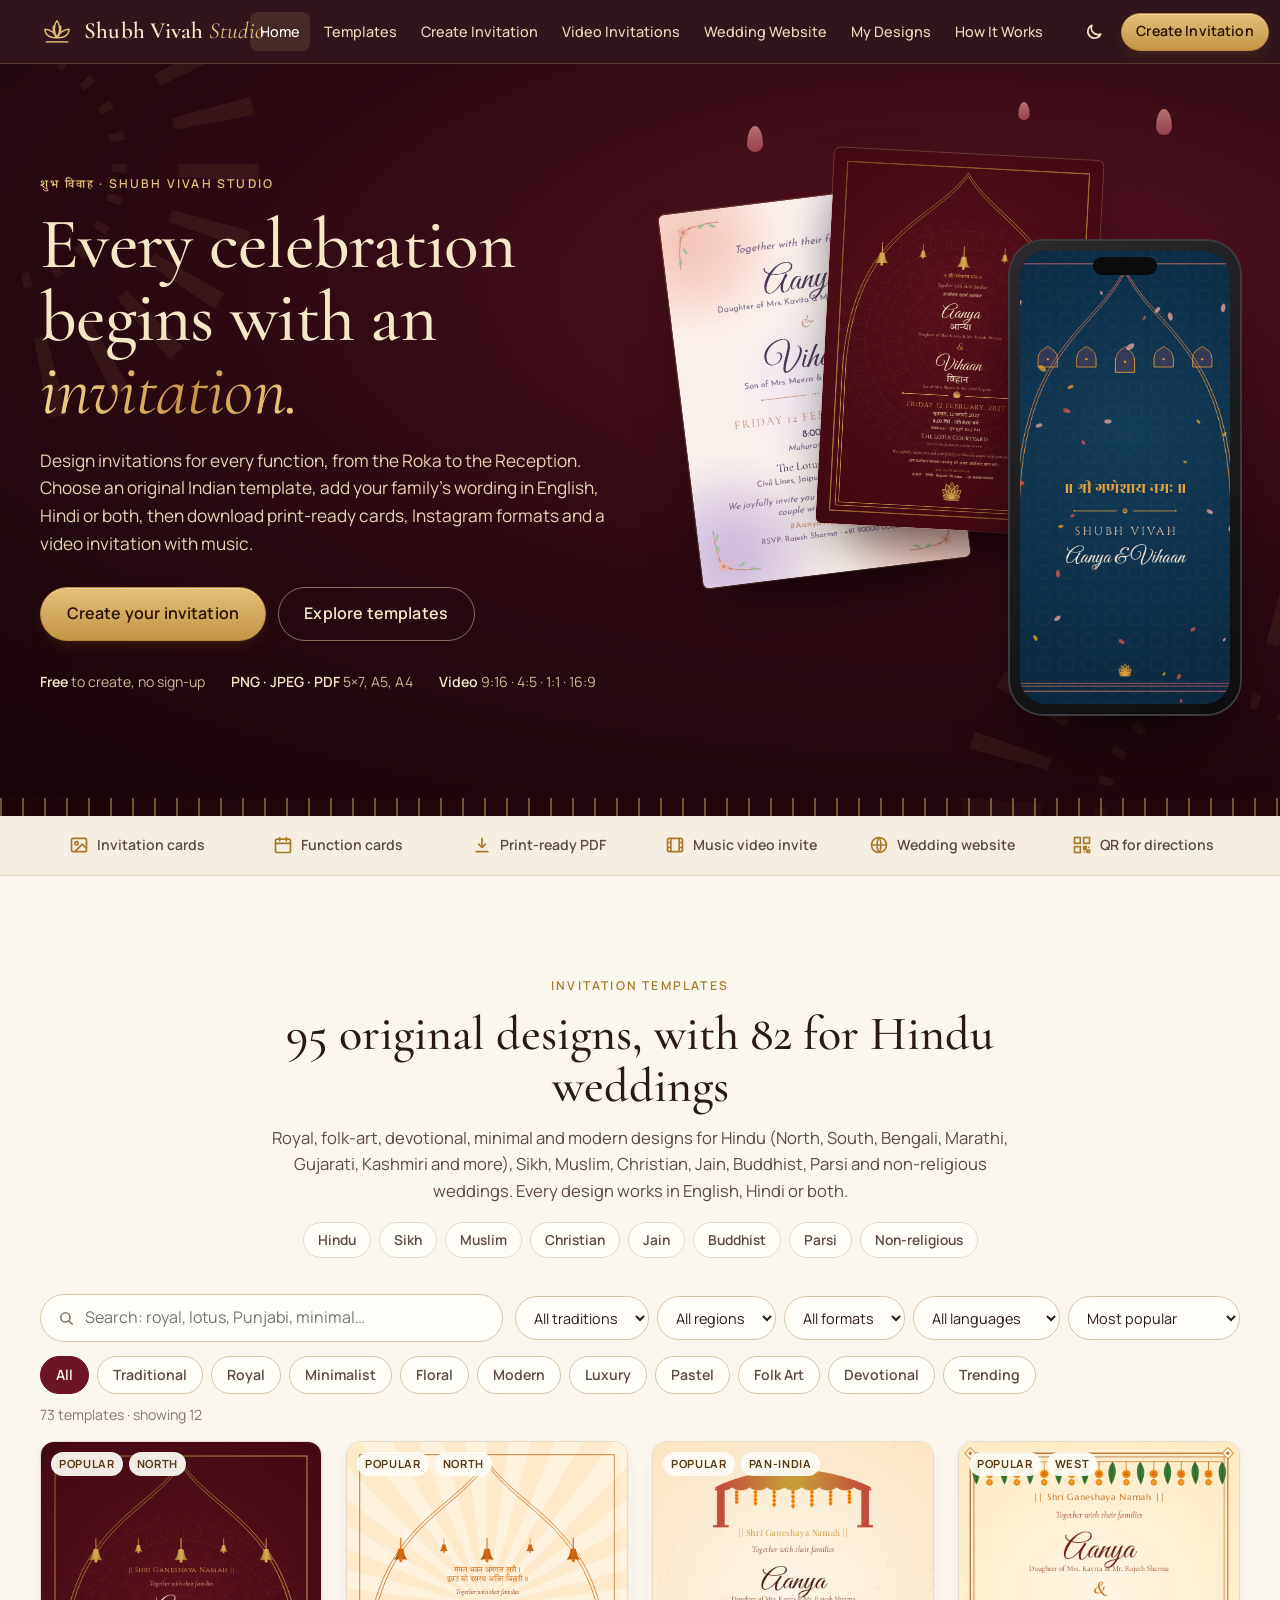
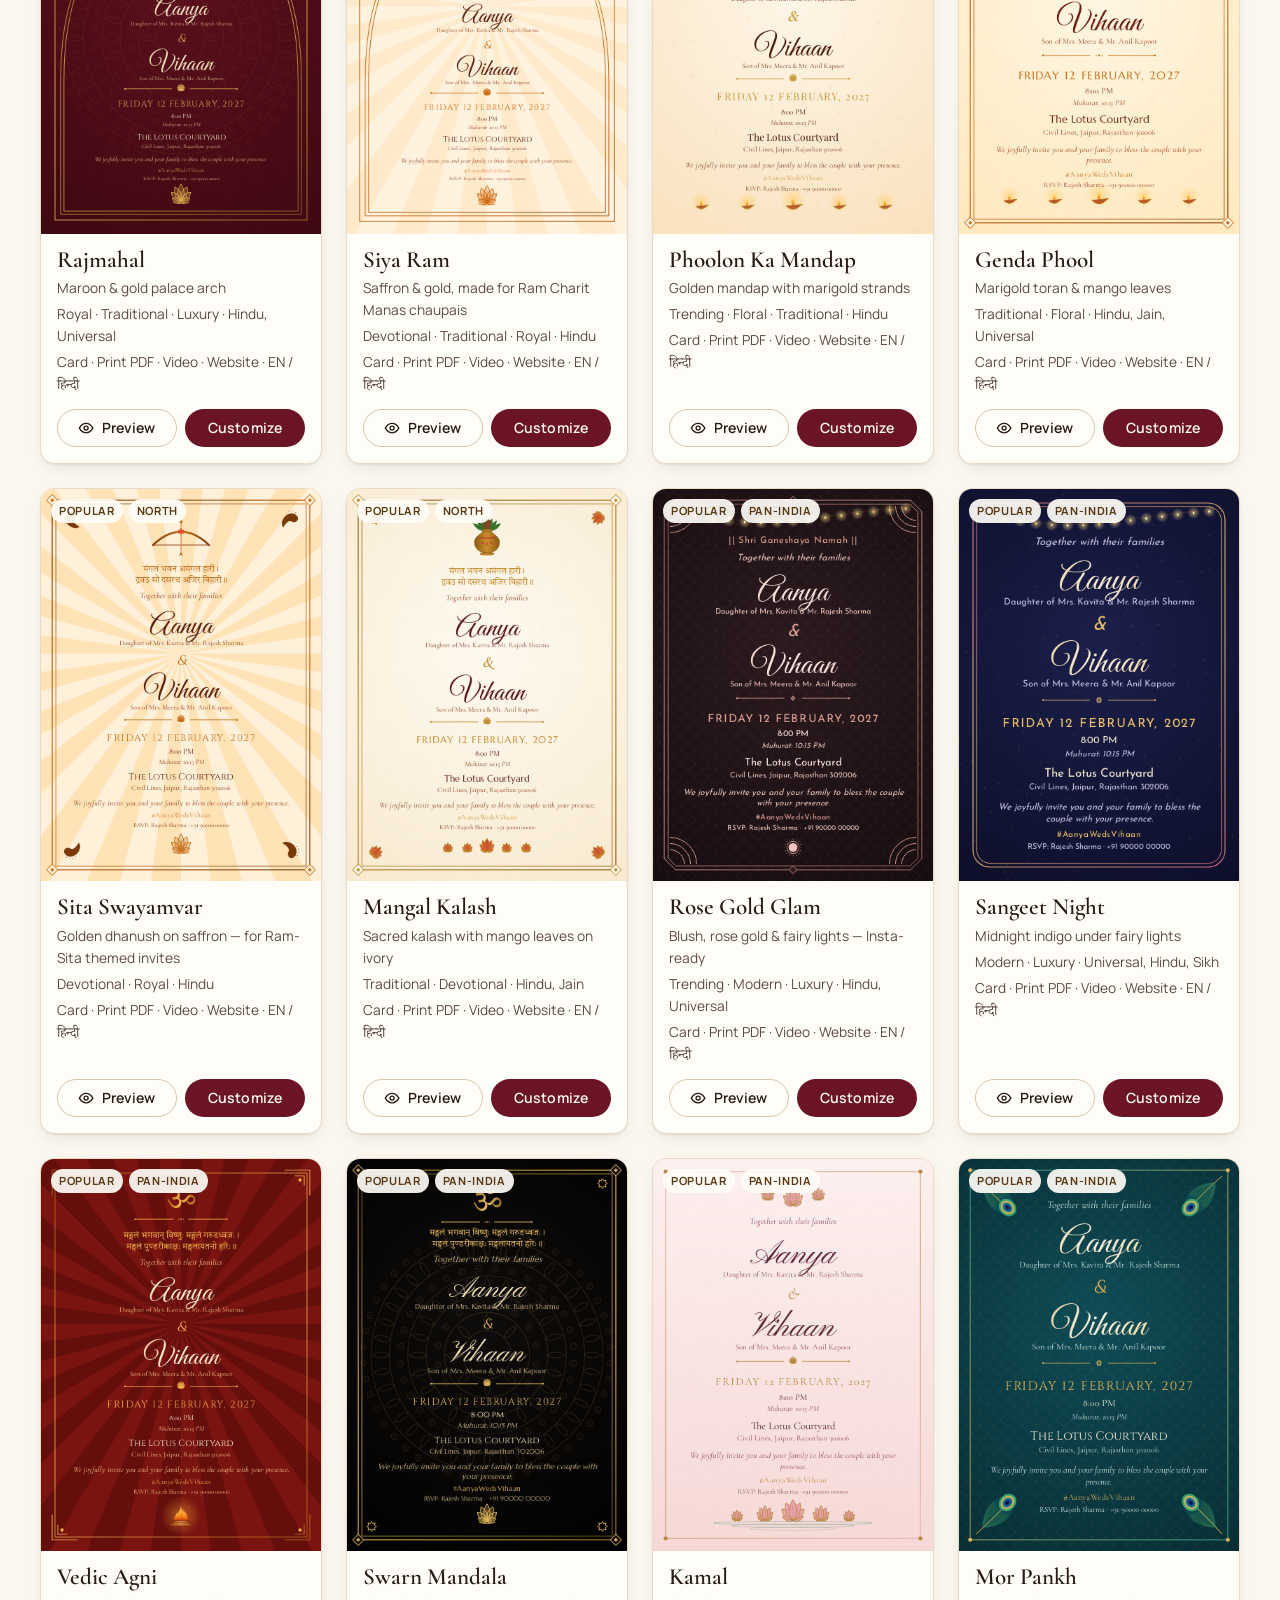
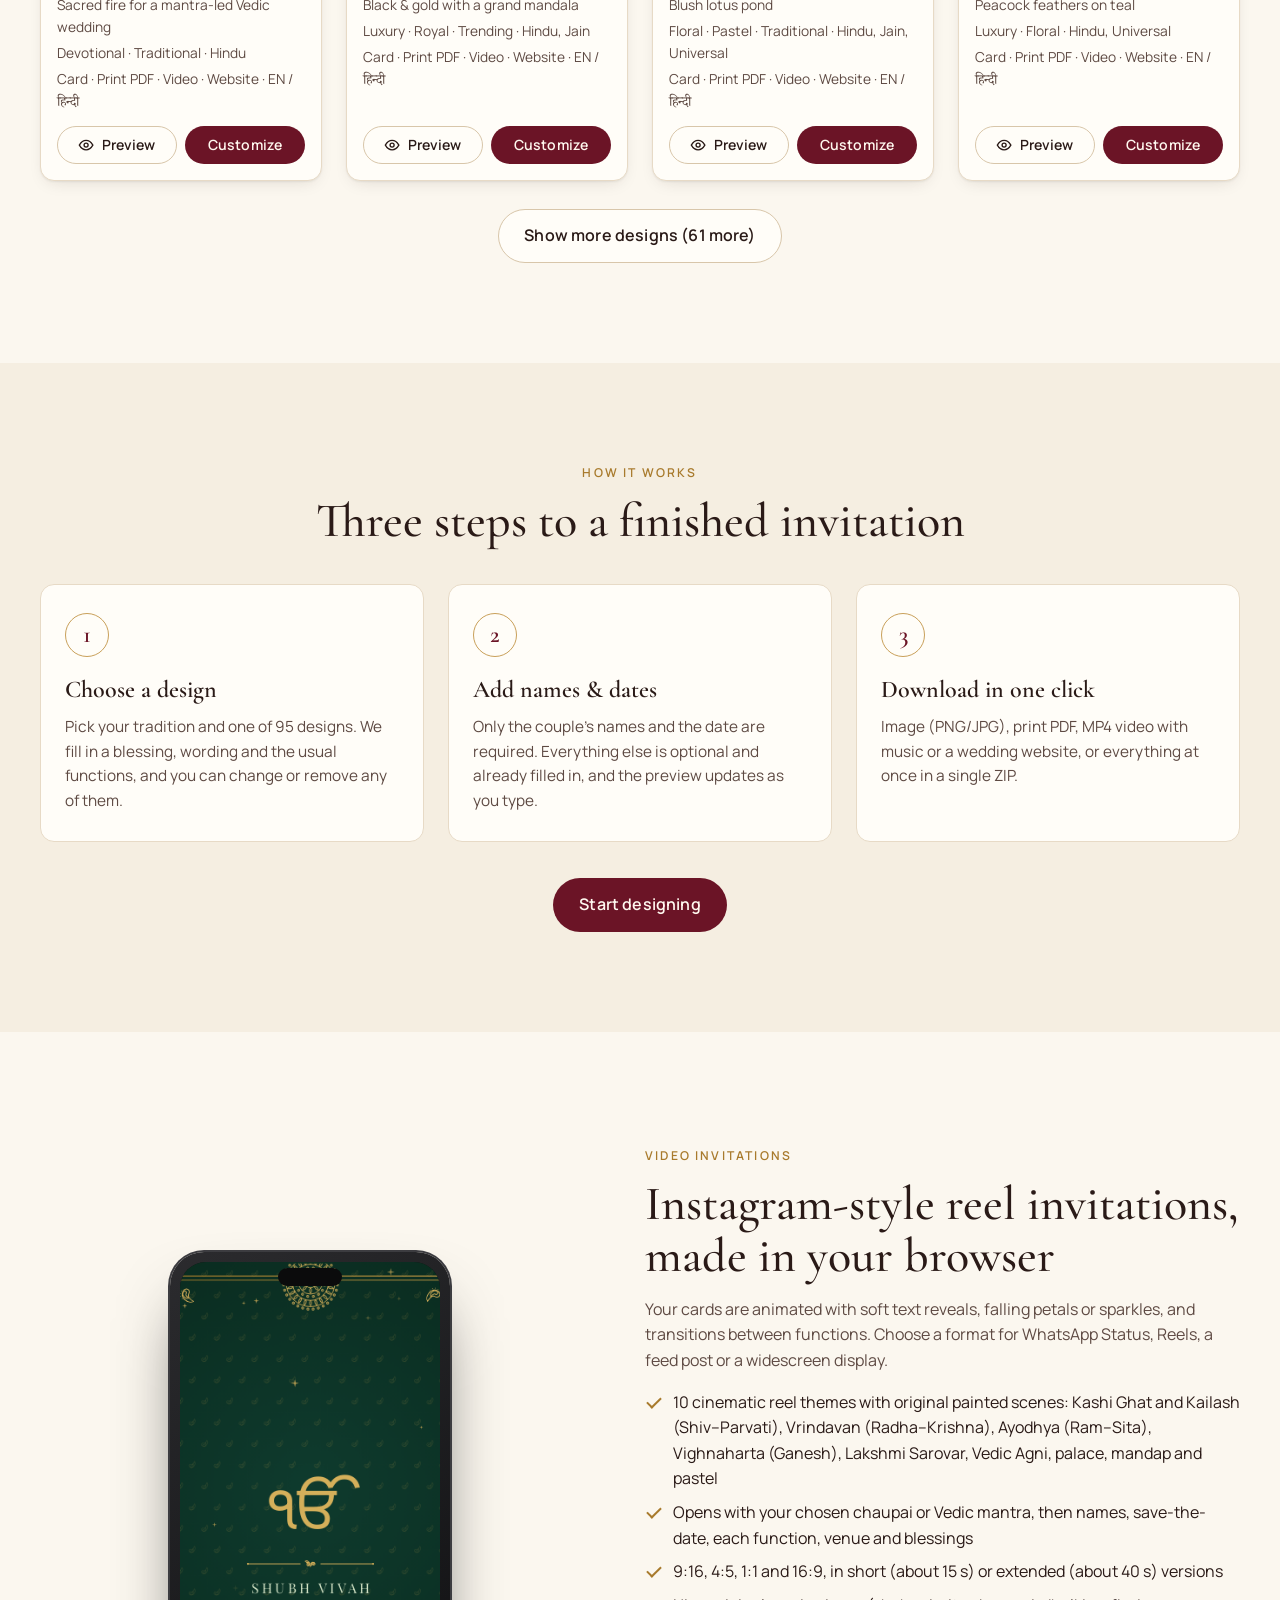
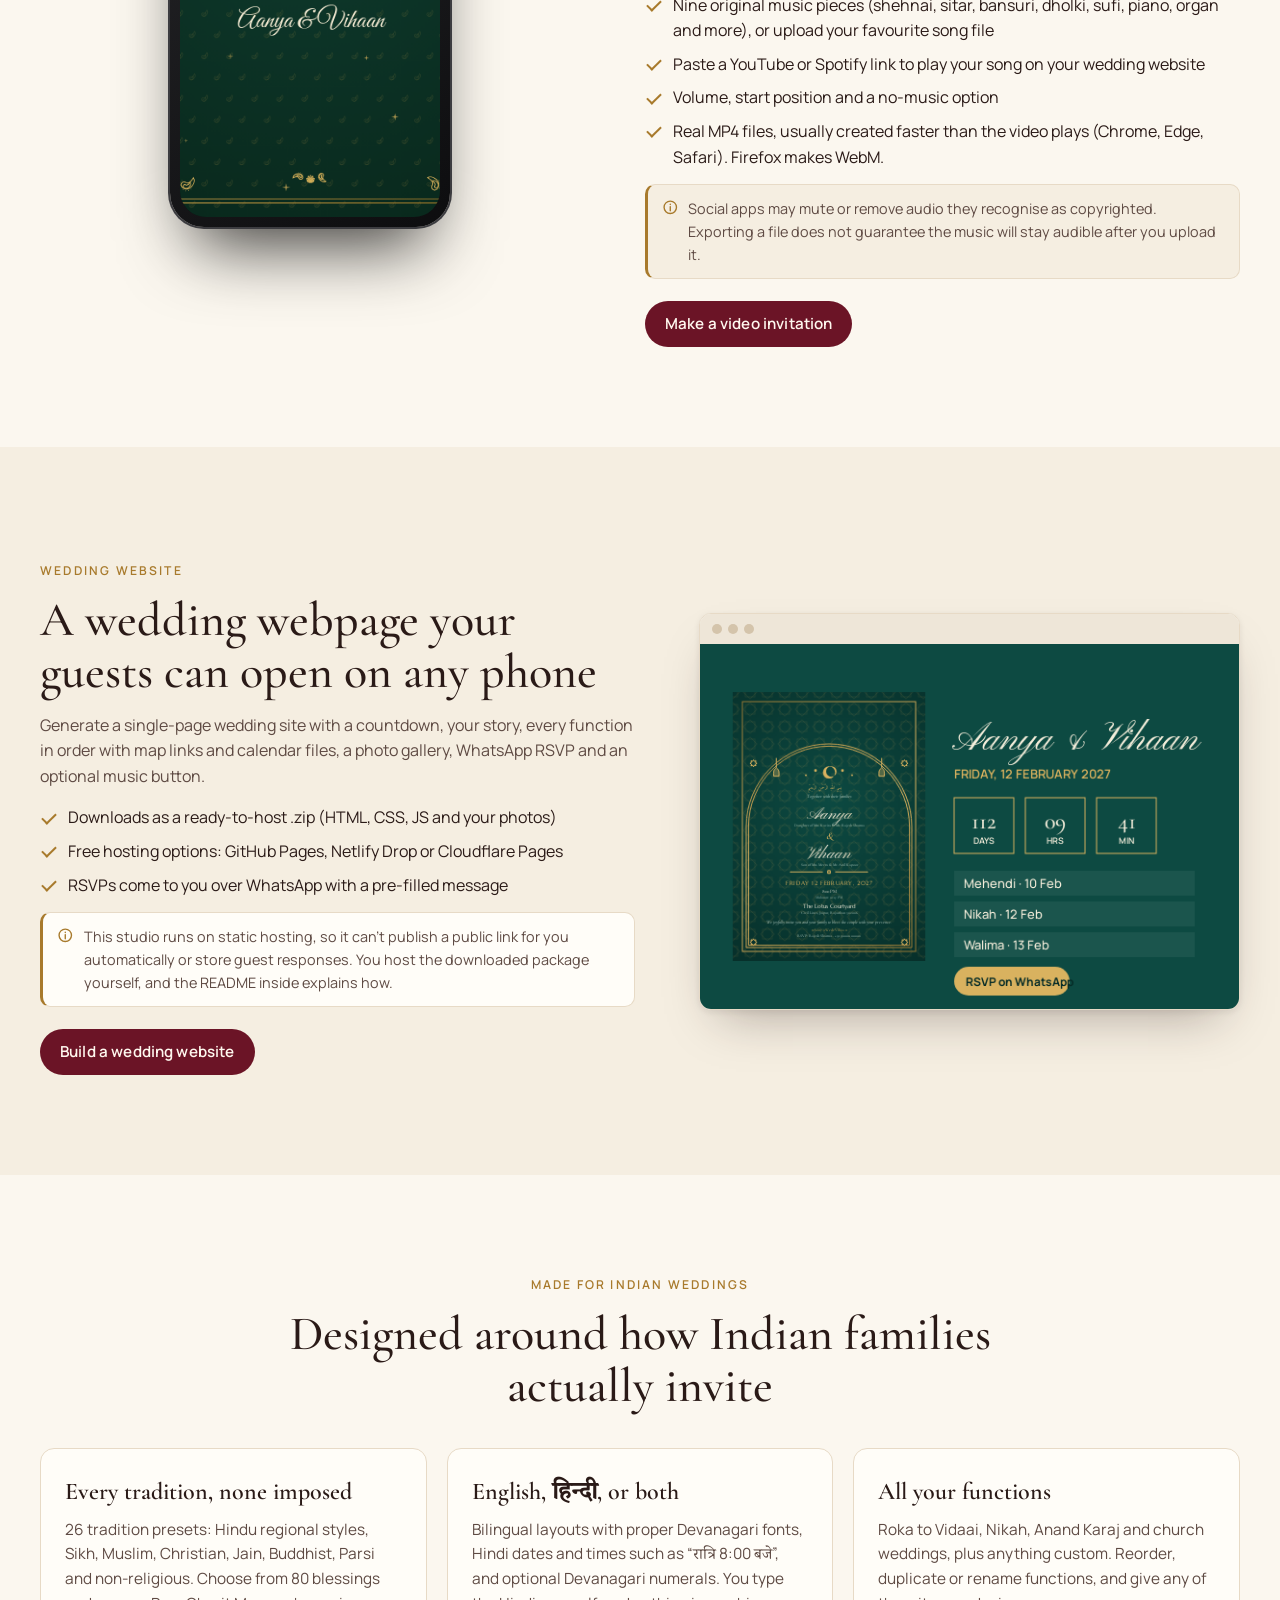
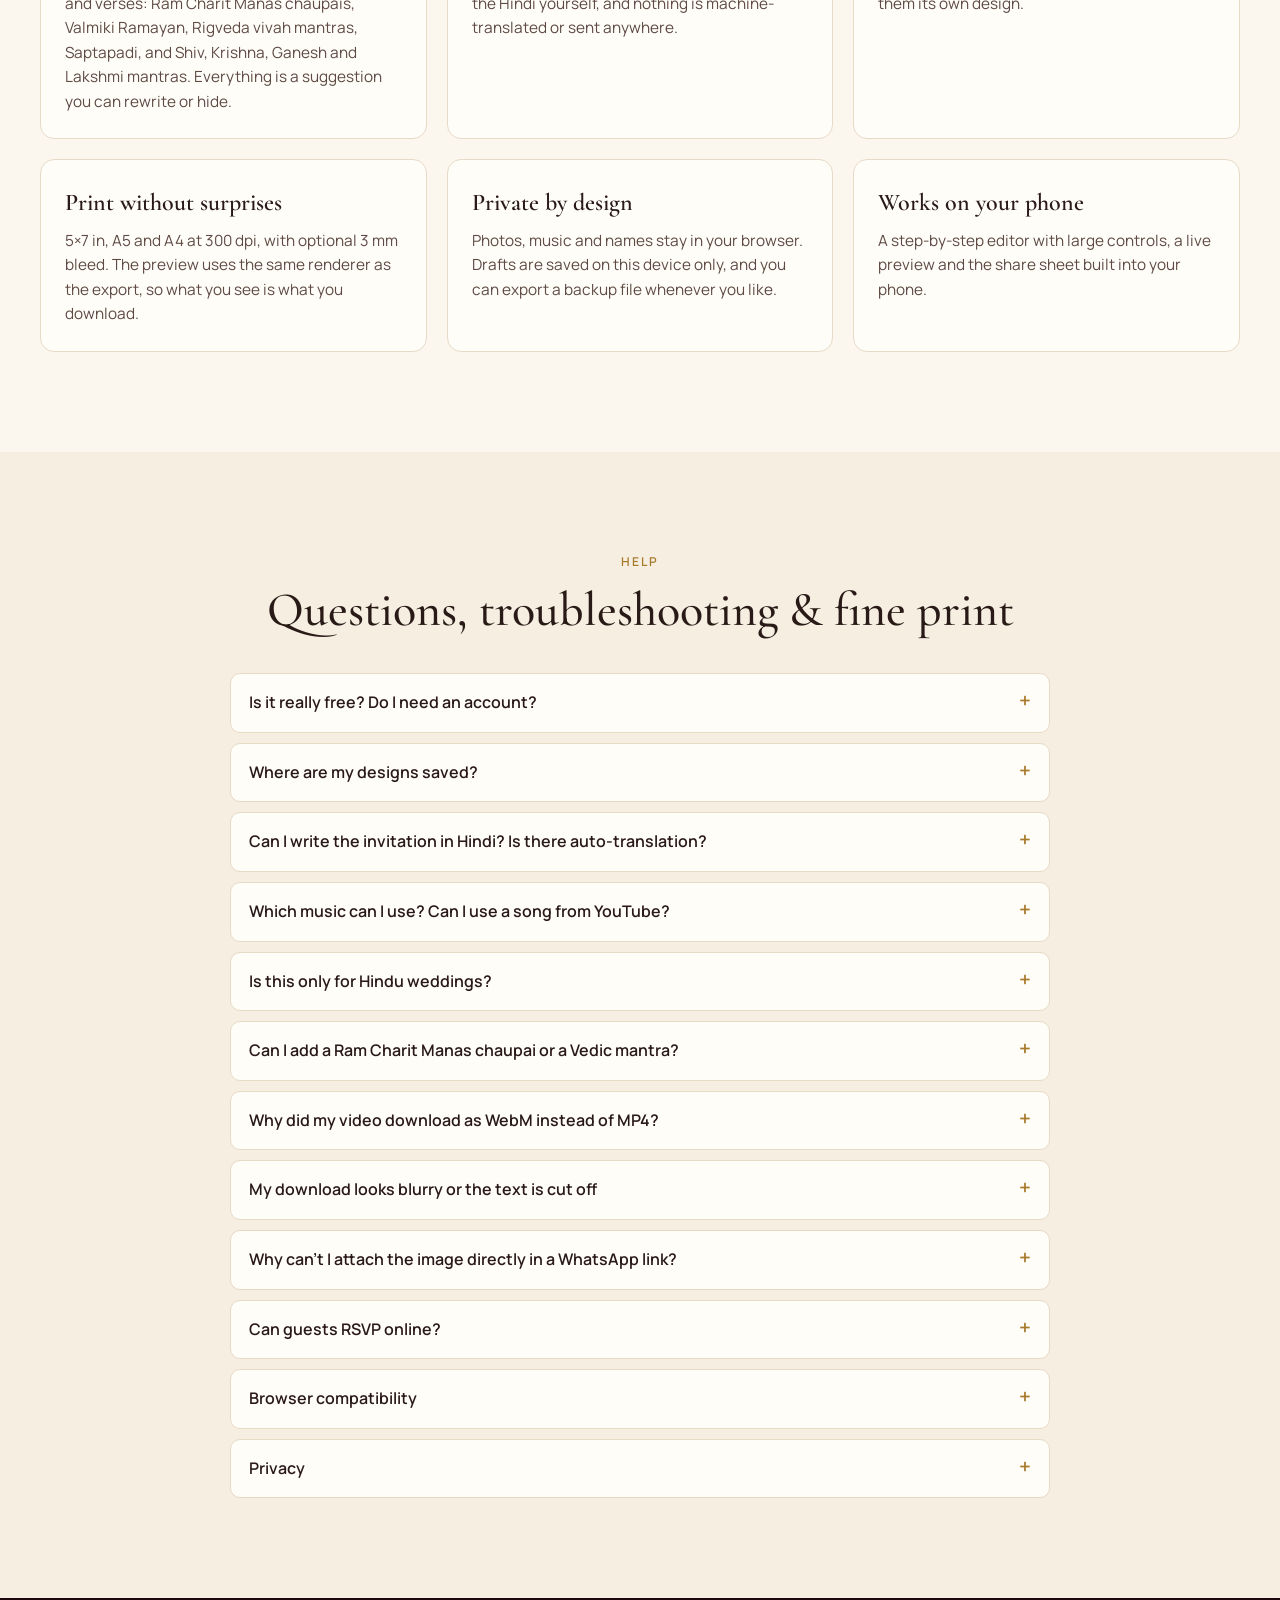
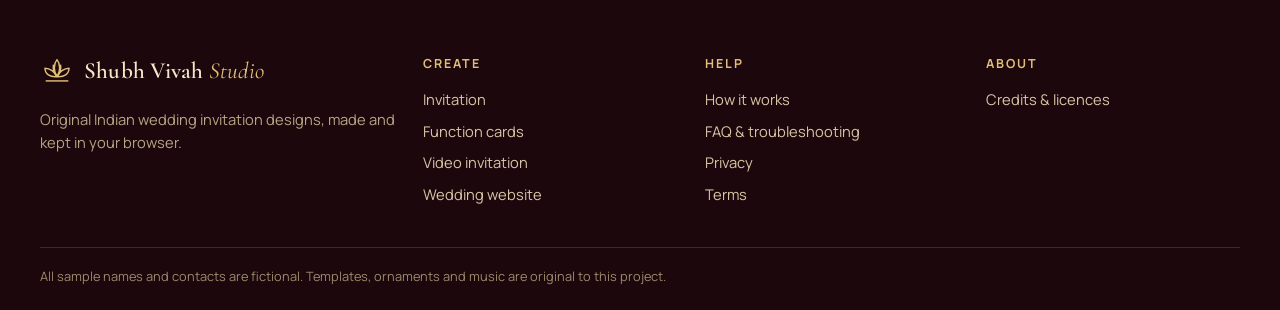
==== commit e09e6eec: "Add files via upload" ====
--- a/index.html
+++ b/index.html
@@ -138,7 +138,7 @@
     <div class="wrap">
       <div class="section-head">
         <p class="eyebrow dark">Invitation templates</p>
-        <h2 id="tpl-title">73 original designs, with 60 for Hindu weddings</h2>
+        <h2 id="tpl-title">95 original designs, with 82 for Hindu weddings</h2>
         <p class="sub">Royal, folk-art, devotional, minimal and modern designs for Hindu (North, South, Bengali, Marathi, Gujarati, Kashmiri and more), Sikh, Muslim, Christian, Jain, Buddhist, Parsi and non-religious weddings. Every design works in English, Hindi or both.</p>
         <div class="trad-strip" aria-label="Supported traditions"><span>Hindu</span><span>Sikh</span><span>Muslim</span><span>Christian</span><span>Jain</span><span>Buddhist</span><span>Parsi</span><span>Non-religious</span></div>
       </div>
@@ -174,7 +174,7 @@
         <h2 id="how-title">Three steps to a finished invitation</h2>
       </div>
       <ol class="steps3">
-        <li><span class="n">1</span><h3>Choose a design</h3><p>Pick your tradition and one of 73 designs. We fill in a blessing, wording and the usual functions, and you can change or remove any of them.</p></li>
+        <li><span class="n">1</span><h3>Choose a design</h3><p>Pick your tradition and one of 95 designs. We fill in a blessing, wording and the usual functions, and you can change or remove any of them.</p></li>
         <li><span class="n">2</span><h3>Add names &amp; dates</h3><p>Only the couple's names and the date are required. Everything else is optional and already filled in, and the preview updates as you type.</p></li>
         <li><span class="n">3</span><h3>Download in one click</h3><p>Image (PNG/JPG), print PDF, MP4 video with music or a wedding website, or everything at once in a single ZIP.</p></li>
       </ol>
@@ -192,10 +192,11 @@
       </div>
       <div class="split-copy">
         <p class="eyebrow dark">Video invitations</p>
-        <h2 id="video-title">A video invitation with music, made in your browser</h2>
+        <h2 id="video-title">Instagram-style reel invitations, made in your browser</h2>
         <p>Your cards are animated with soft text reveals, falling petals or sparkles, and transitions between functions. Choose a format for WhatsApp Status, Reels, a feed post or a widescreen display.</p>
         <ul class="ticks">
-          <li>Four styles (Traditional, Modern, Trending reel, Devotional) that can open with a Ram Charit Manas chaupai or a Vedic vivah mantra</li>
+          <li>10 cinematic reel themes with original painted scenes: Kashi Ghat and Kailash (Shiv–Parvati), Vrindavan (Radha–Krishna), Ayodhya (Ram–Sita), Vighnaharta (Ganesh), Lakshmi Sarovar, Vedic Agni, palace, mandap and pastel</li>
+          <li>Opens with your chosen chaupai or Vedic mantra, then names, save-the-date, each function, venue and blessings</li>
           <li>9:16, 4:5, 1:1 and 16:9, in short (about 15 s) or extended (about 40 s) versions</li>
           <li>Nine original music pieces (shehnai, sitar, bansuri, dholki, sufi, piano, organ and more), or upload your favourite song file</li>
           <li>Paste a YouTube or Spotify link to play your song on your wedding website</li>
@@ -230,7 +231,7 @@
     <div class="wrap">
       <div class="section-head"><p class="eyebrow dark">Made for Indian weddings</p><h2 id="feat-title">Designed around how Indian families actually invite</h2></div>
       <div class="features">
-        <article><h3>Every tradition, none imposed</h3><p>22 tradition presets: Hindu regional styles, Sikh, Muslim, Christian, Jain, Buddhist, Parsi and non-religious. Choose from 38 blessings and verses, including Ram Charit Manas chaupais and Vedic vivah mantras. Everything is a suggestion you can rewrite or hide.</p></article>
+        <article><h3>Every tradition, none imposed</h3><p>26 tradition presets: Hindu regional styles, Sikh, Muslim, Christian, Jain, Buddhist, Parsi and non-religious. Choose from 80 blessings and verses: Ram Charit Manas chaupais, Valmiki Ramayan, Rigveda vivah mantras, Saptapadi, and Shiv, Krishna, Ganesh and Lakshmi mantras. Everything is a suggestion you can rewrite or hide.</p></article>
         <article><h3>English, हिन्दी, or both</h3><p>Bilingual layouts with proper Devanagari fonts, Hindi dates and times such as “रात्रि 8:00 बजे”, and optional Devanagari numerals. You type the Hindi yourself, and nothing is machine-translated or sent anywhere.</p></article>
         <article><h3>All your functions</h3><p>Roka to Vidaai, Nikah, Anand Karaj and church weddings, plus anything custom. Reorder, duplicate or rename functions, and give any of them its own design.</p></article>
         <article><h3>Print without surprises</h3><p>5×7 in, A5 and A4 at 300 dpi, with optional 3 mm bleed. The preview uses the same renderer as the export, so what you see is what you download.</p></article>
--- a/styles/main.css
+++ b/styles/main.css
@@ -412,3 +412,39 @@
   *, *::before, *::after { animation-duration: .001ms !important; animation-iteration-count: 1 !important; transition-duration: .001ms !important; scroll-behavior: auto !important; }
   .float-petal { display: none; }
 }
+
+/* ---------- v2: simpler studio, download tiles, music ---------- */
+.fold { border: 1px solid var(--line); border-radius: var(--r); background: var(--ivory); margin-bottom: 12px; }
+.fold > summary { list-style: none; cursor: pointer; padding: 14px 16px; display: flex; flex-direction: column; gap: 2px; position: relative; padding-right: 44px; }
+.fold > summary::-webkit-details-marker { display: none; }
+.fold > summary span { font-family: var(--display); font-size: 1.3rem; font-weight: 600; line-height: 1.2; }
+.fold > summary small { color: var(--ink-3); font-size: .8rem; }
+.fold > summary::after { content: "+"; position: absolute; right: 16px; top: 50%; transform: translateY(-50%); font-size: 1.4rem; color: var(--gold); }
+.fold[open] > summary::after { content: "–"; }
+.fold-body { padding: 0 14px 14px; }
+.fold-body > .fieldset { border: 0; padding: 0; background: none; margin-bottom: 10px; }
+.fold-body > .fieldset > legend { display: none; }
+.verse-preview { margin-top: 10px; padding: 12px 14px; border-radius: var(--r-sm); background: var(--panel); border: 1px dashed var(--gold-2); text-align: center; }
+.verse-preview p { font-family: var(--deva); font-size: 1.12rem; white-space: pre-line; color: var(--maroon); line-height: 1.6; }
+.verse-preview small { display: block; margin-top: 6px; color: var(--ink-2); font-size: .82rem; }
+.mini span { display: block; padding: 0 2px 4px; }
+.track-grid { display: grid; grid-template-columns: 1fr 1fr; gap: 8px; }
+.track-grid .radio-card { min-height: 0; padding: 10px 10px 10px 38px; }
+.track-grid .radio-card input { top: 12px; left: 12px; }
+.track-grid .radio-card small { font-size: .74rem; }
+@media (max-width: 460px) { .track-grid { grid-template-columns: 1fr; } }
+.songs { list-style: none; display: grid; gap: 4px; }
+.songs li { display: flex; justify-content: space-between; align-items: center; gap: 8px; padding: 6px 10px; background: var(--panel); border-radius: 8px; border: 1px solid var(--line); font-size: .88rem; }
+.songs small { color: var(--ink-3); }
+.dl-tiles { display: grid; grid-template-columns: 1fr 1fr; gap: 12px; margin-bottom: 14px; }
+.dl-tile { border: 1.5px solid var(--line-2); border-radius: var(--r); padding: 16px 14px; background: var(--panel); display: flex; flex-direction: column; gap: 4px; }
+.dl-tile strong { font-family: var(--display); font-size: 1.35rem; line-height: 1.1; }
+.dl-tile small { color: var(--ink-3); font-size: .8rem; min-height: 2.2em; }
+.dl-ico { width: 42px; height: 42px; border-radius: 12px; display: grid; place-items: center; background: rgba(201, 160, 90, .16); color: var(--gold); margin-bottom: 6px; }
+.dl-ico svg { width: 22px; height: 22px; }
+.dl-row { display: flex; gap: 6px; flex-wrap: wrap; margin-top: 6px; }
+.dl-all { width: 100%; }
+@media (max-width: 340px) { .dl-tiles { grid-template-columns: 1fr; } }
+.load-more { display: flex; justify-content: center; margin-top: 28px; }
+.trad-strip { display: flex; flex-wrap: wrap; gap: 8px; justify-content: center; margin-top: 18px; }
+.trad-strip span { padding: 6px 14px; border-radius: 999px; background: var(--panel); border: 1px solid var(--line); font-size: .86rem; font-weight: 600; color: var(--ink-2); }
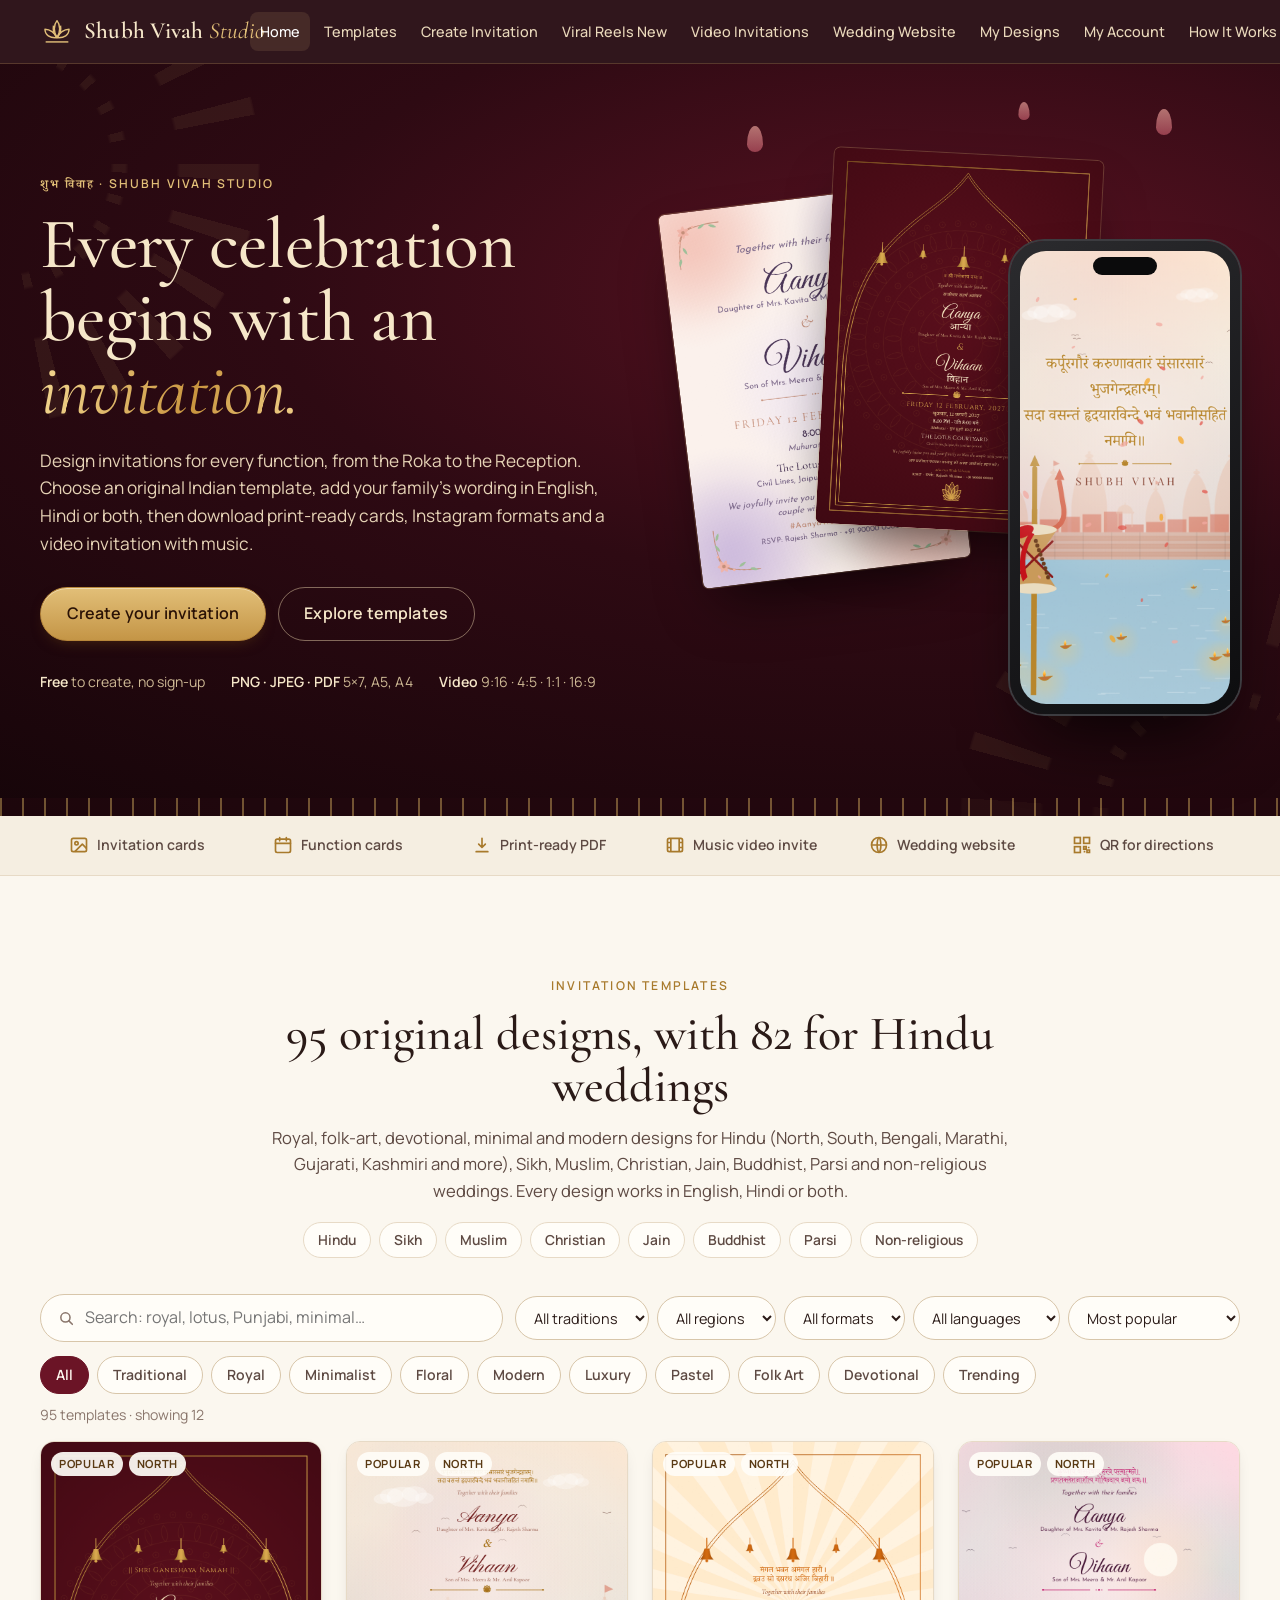
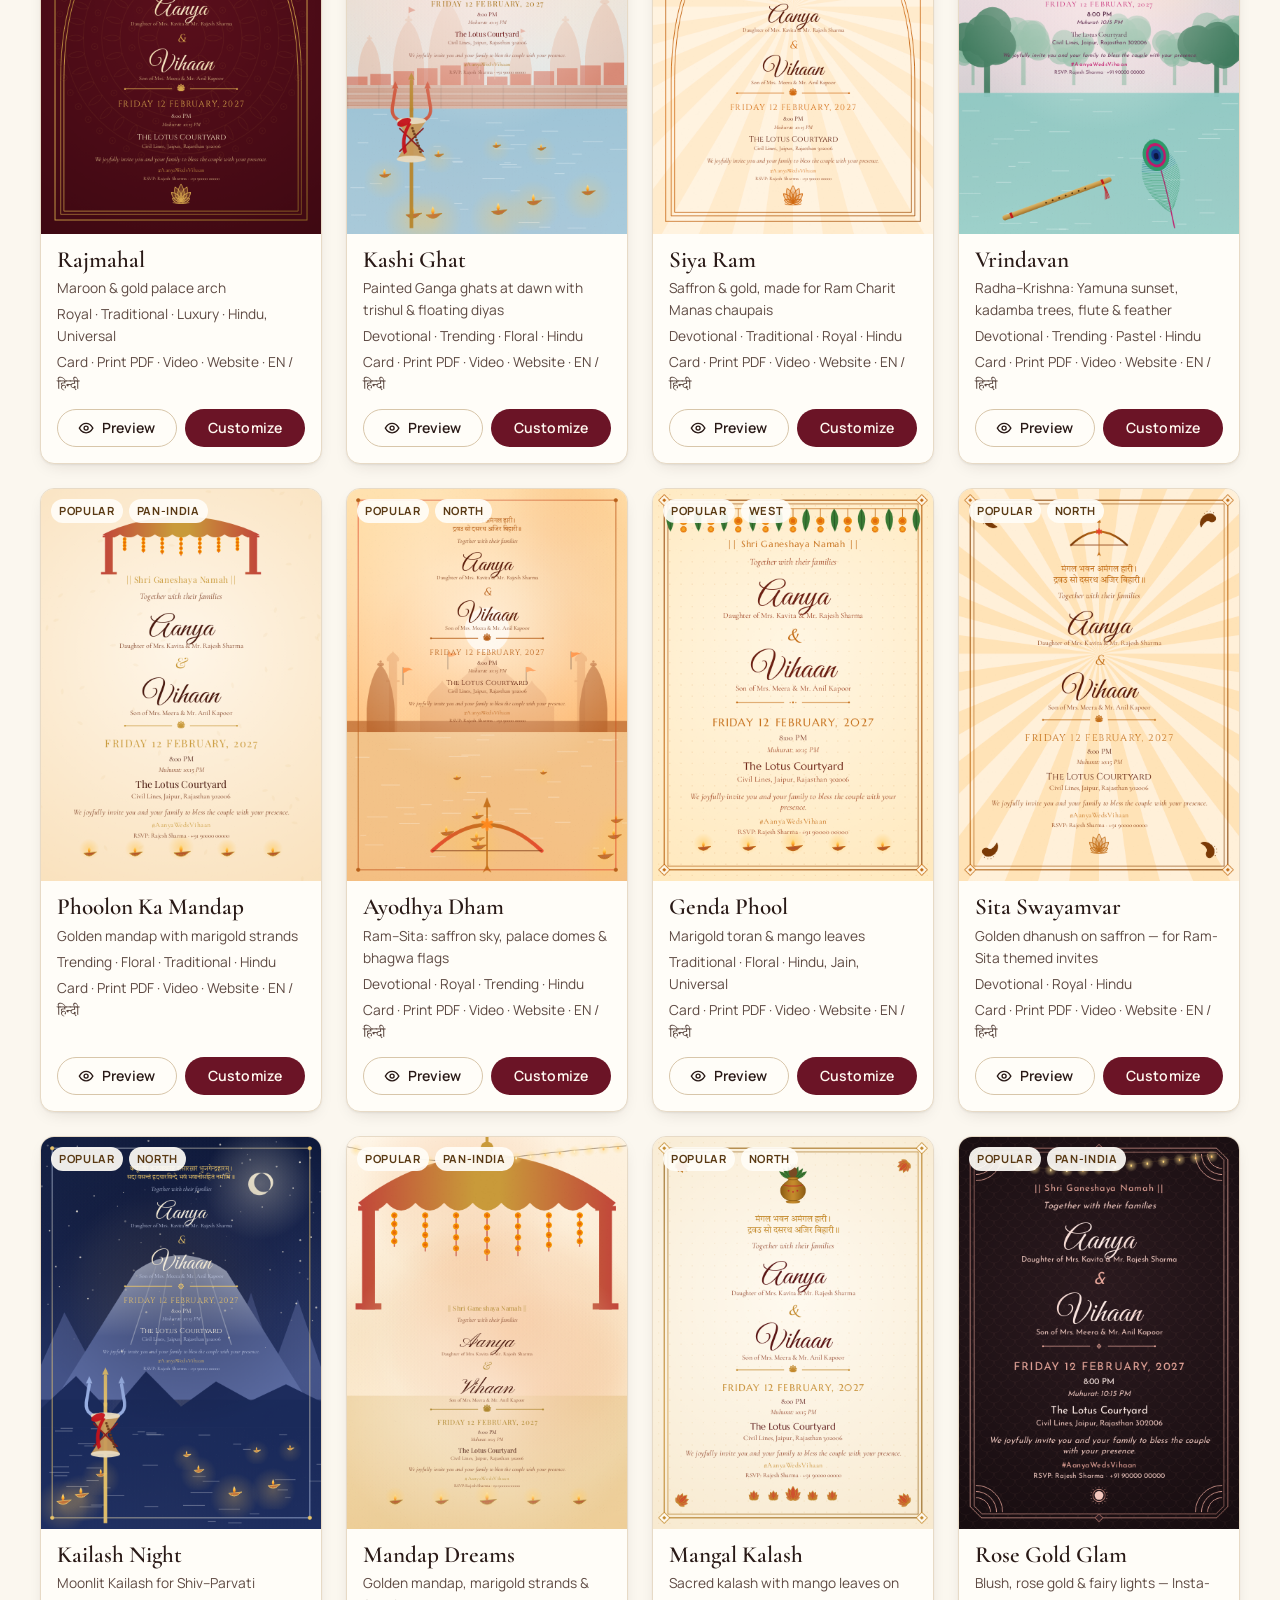
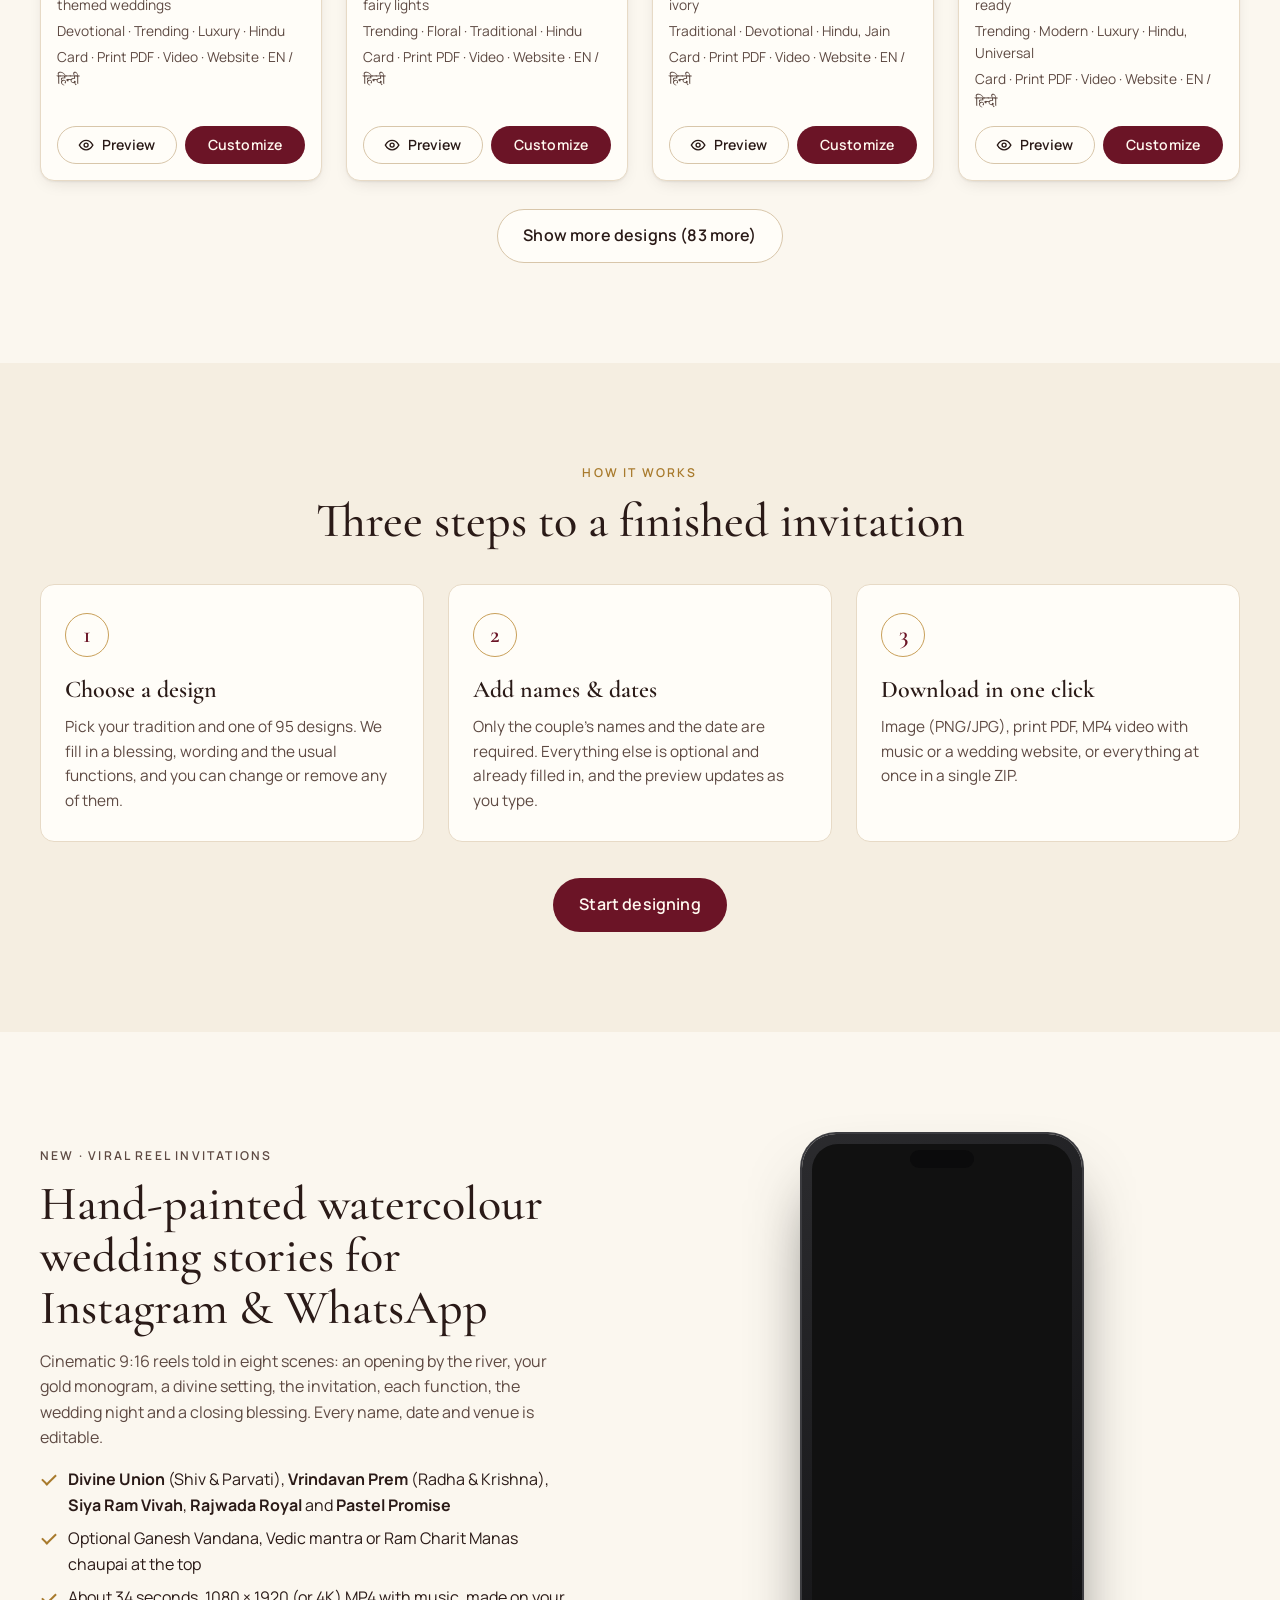
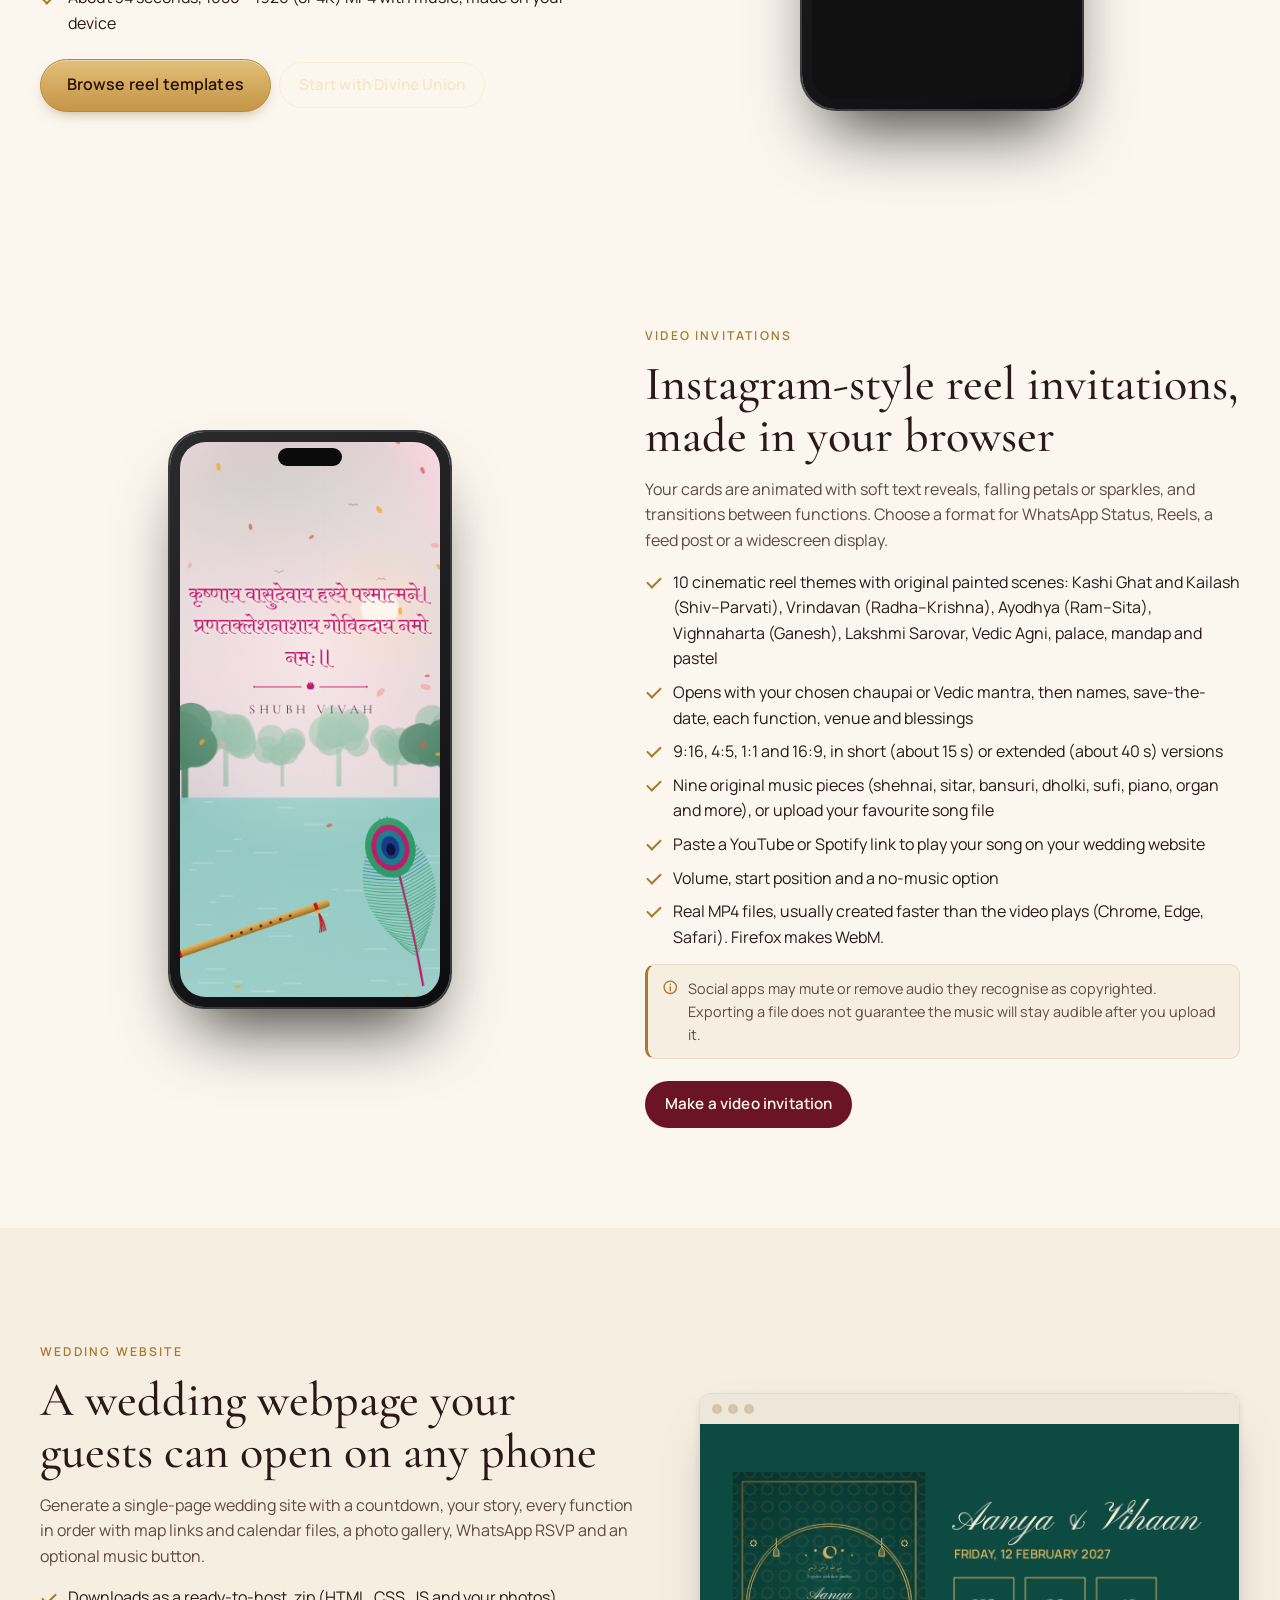
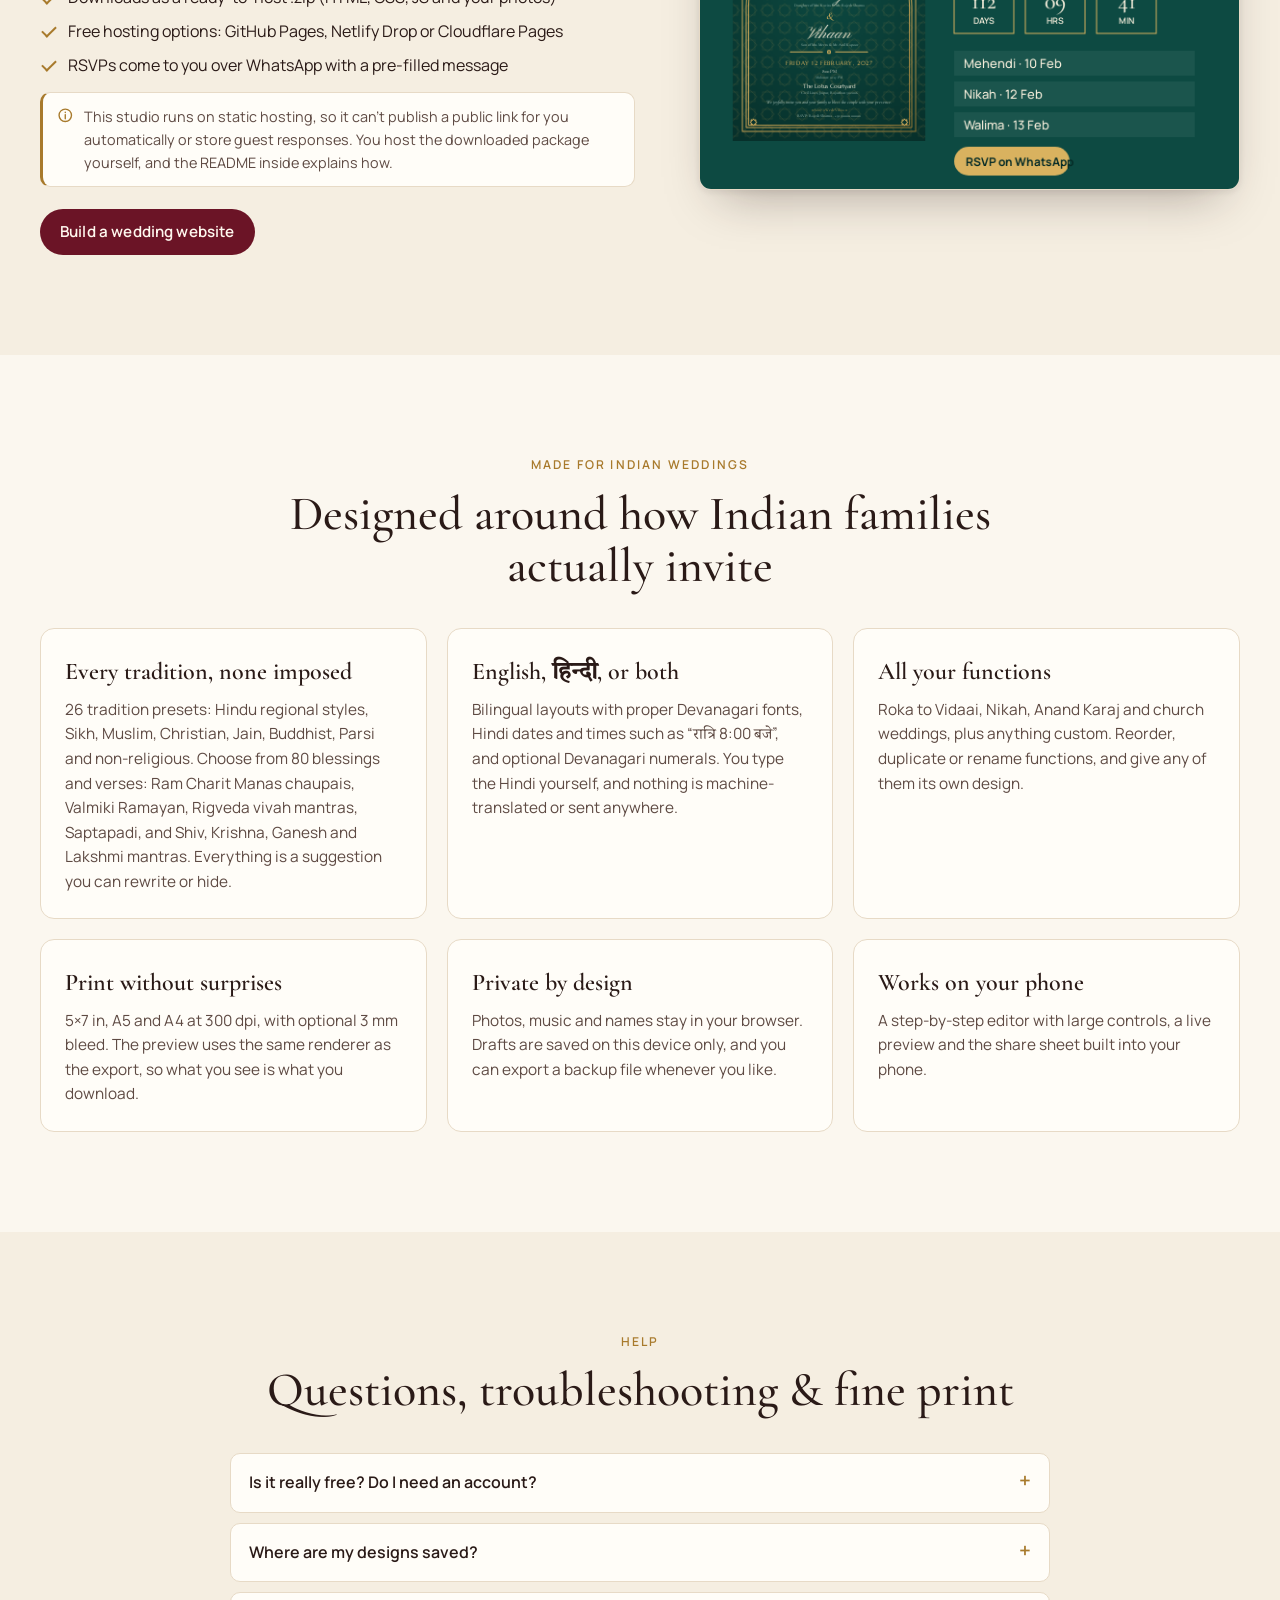
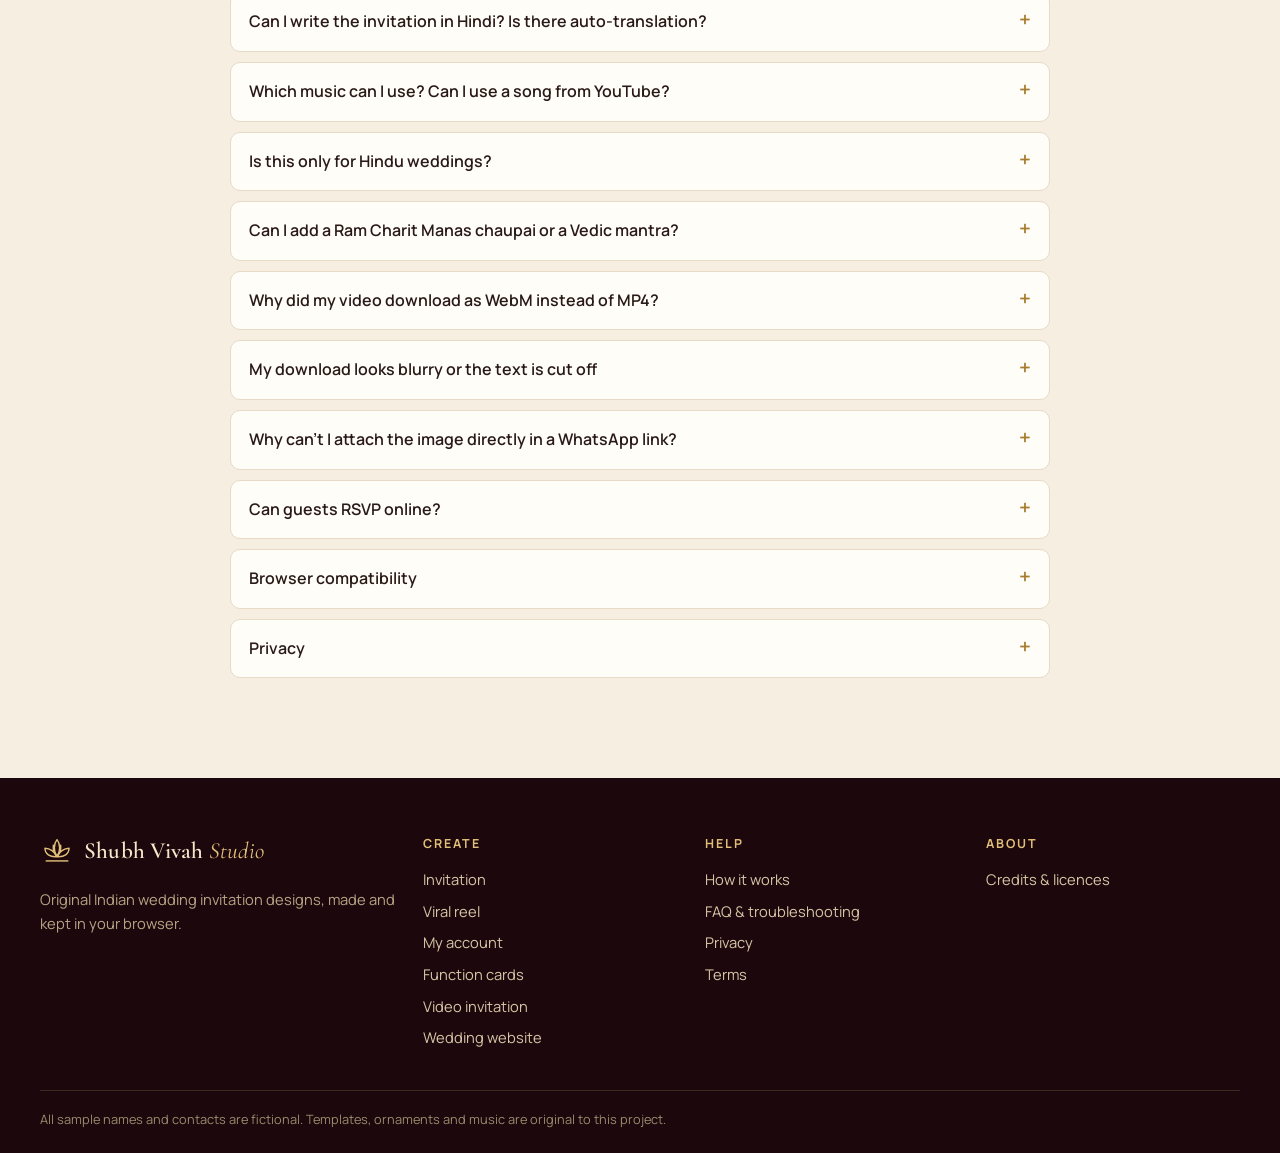
==== commit 60bc0454: "Add files via upload" ====
--- a/index.html
+++ b/index.html
@@ -59,6 +59,7 @@
     <symbol id="i-upload" viewBox="0 0 24 24"><path d="M12 16V5m0 0L8 9m4-4l4 4M5 20h14" stroke="currentColor" stroke-width="2" stroke-linecap="round" stroke-linejoin="round" fill="none"/></symbol>
     <symbol id="i-sparkle" viewBox="0 0 24 24"><path d="M12 3l2 6 6 2-6 2-2 6-2-6-6-2 6-2z" fill="none" stroke="currentColor" stroke-width="2" stroke-linejoin="round"/></symbol>
     <symbol id="i-info" viewBox="0 0 24 24"><g fill="none" stroke="currentColor" stroke-width="2" stroke-linecap="round"><circle cx="12" cy="12" r="9"/><path d="M12 11v6M12 7.5v.5"/></g></symbol>
+    <symbol id="i-user" viewBox="0 0 24 24"><g fill="none" stroke="currentColor" stroke-width="2" stroke-linecap="round"><circle cx="12" cy="8" r="4"/><path d="M4 21c1.5-4 4.5-6 8-6s6.5 2 8 6"/></g></symbol>
     <symbol id="i-cal" viewBox="0 0 24 24"><g fill="none" stroke="currentColor" stroke-width="2" stroke-linecap="round"><rect x="3" y="5" width="18" height="16" rx="2"/><path d="M3 10h18M8 3v4M16 3v4"/></g></symbol>
   </defs>
 </svg>
@@ -73,9 +74,11 @@
       <a href="#home" data-nav="home">Home</a>
       <a href="#templates" data-nav="templates">Templates</a>
       <a href="#/studio" data-nav="studio">Create Invitation</a>
+      <a href="#/reels" data-nav="reels">Viral Reels <span class="nav-new">New</span></a>
       <a href="#video" data-nav="video">Video Invitations</a>
       <a href="#website" data-nav="website">Wedding Website</a>
       <a href="#/designs" data-nav="designs">My Designs</a>
+      <a href="#/account" data-nav="account">My Account</a>
       <a href="#help" data-nav="help">How It Works</a>
     </nav>
     <div class="header-actions">
@@ -182,6 +185,28 @@
     </div>
   </section>
 
+  <section class="section reel-promo" id="viral" aria-labelledby="viral-title">
+    <div class="wrap split-grid">
+      <div class="split-copy">
+        <p class="eyebrow">New · Viral reel invitations</p>
+        <h2 id="viral-title">Hand-painted watercolour wedding stories for Instagram &amp; WhatsApp</h2>
+        <p>Cinematic 9:16 reels told in eight scenes: an opening by the river, your gold monogram, a divine setting, the invitation, each function, the wedding night and a closing blessing. Every name, date and venue is editable.</p>
+        <ul class="ticks">
+          <li><strong>Divine Union</strong> (Shiv &amp; Parvati), <strong>Vrindavan Prem</strong> (Radha &amp; Krishna), <strong>Siya Ram Vivah</strong>, <strong>Rajwada Royal</strong> and <strong>Pastel Promise</strong></li>
+          <li>Optional Ganesh Vandana, Vedic mantra or Ram Charit Manas chaupai at the top</li>
+          <li>About 34 seconds, 1080 × 1920 (or 4K) MP4 with music, made on your device</li>
+        </ul>
+        <div class="inline"><a class="btn btn-gold btn-lg" href="#/reels">Browse reel templates</a><a class="btn btn-ghost-light" href="#/reel?new=divine-union">Start with Divine Union</a></div>
+      </div>
+      <div class="split-media">
+        <div class="phone phone-lg" role="img" aria-label="Divine Union reel playing">
+          <div class="phone-notch"></div>
+          <canvas class="phone-screen" id="reel-phone" width="360" height="640"></canvas>
+        </div>
+      </div>
+    </div>
+  </section>
+
   <section class="section split" id="video" aria-labelledby="video-title">
     <div class="wrap split-grid">
       <div class="split-media">
@@ -299,6 +324,60 @@
   <button class="btn btn-gold preview-fab" id="preview-fab" type="button"><svg aria-hidden="true"><use href="#i-eye"/></svg>Preview</button>
 </div>
 
+<!-- ============ VIRAL REELS ============ -->
+<div id="view-reels" class="view" hidden>
+  <section class="section">
+    <div class="wrap">
+      <div class="section-head left">
+        <p class="eyebrow dark">Viral reel invitations</p>
+        <h2>Watercolour wedding stories</h2>
+        <p class="sub">Choose a story, type your names and functions, and download a 9:16 MP4 for Instagram Reels, WhatsApp Status and YouTube Shorts. The artwork is original and painted in code. Deities are shown respectfully from behind, with their sacred symbols.</p>
+      </div>
+      <div class="rt-grid" id="reel-tpls"></div>
+      <p class="note" style="margin-top:24px"><svg aria-hidden="true"><use href="#i-info"/></svg><span>Inspired by popular reel invitations, but every illustration, animation and tune here is our own. No other creator's artwork, watermark or music is used.</span></p>
+    </div>
+  </section>
+</div>
+
+<!-- ============ REEL EDITOR ============ -->
+<div id="view-reel" class="view studio" hidden>
+  <div class="studio-bar">
+    <div class="sb-left">
+      <a class="icon-btn" href="#/reels" aria-label="Back to reel templates"><svg aria-hidden="true"><use href="#i-left"/></svg></a>
+      <label class="design-name"><span class="sr">Reel name</span><input id="reel-name" type="text" maxlength="60"></label>
+      <span class="save-state" id="reel-save" aria-live="polite"></span>
+    </div>
+  </div>
+  <nav class="stepper" id="reel-stepper" aria-label="Reel steps"></nav>
+  <div class="studio-body">
+    <section class="panel" id="reel-panel"></section>
+    <section class="stage reel-stage" aria-label="Reel preview">
+      <div class="reel-screen"><canvas id="reel-canvas" width="432" height="768" role="img" aria-label="Reel preview"></canvas></div>
+      <div class="reel-ctrl">
+        <button type="button" class="btn btn-gold btn-sm" id="reel-play"><svg aria-hidden="true"><use href="#i-play"/></svg>Play</button>
+        <input type="range" id="reel-scrub" min="0" max="34" step="0.05" value="0" aria-label="Timeline">
+        <span class="muted" id="reel-time">0:00</span>
+      </div>
+      <div class="chips reel-scenes" id="reel-scenes" aria-label="Scenes"></div>
+      <p class="stage-note" id="reel-note" role="status"></p>
+    </section>
+  </div>
+</div>
+
+<!-- ============ MY ACCOUNT ============ -->
+<div id="view-account" class="view" hidden>
+  <section class="section">
+    <div class="wrap narrow">
+      <div class="section-head left">
+        <p class="eyebrow dark">My account</p>
+        <h2>Your saved wedding details</h2>
+        <p class="sub">Type your names, families, venue and functions once. Every new invitation, card and reel can be filled in with one tap.</p>
+      </div>
+      <div id="account-root"></div>
+    </div>
+  </section>
+</div>
+
 <!-- ============ MY DESIGNS ============ -->
 <div id="view-designs" class="view" hidden>
   <section class="section">
@@ -330,7 +409,7 @@
       <a class="brand light" href="#home"><svg class="brand-mark" aria-hidden="true"><use href="#i-lotus"/></svg><span class="brand-name">Shubh Vivah <em>Studio</em></span></a>
       <p>Original Indian wedding invitation designs, made and kept in your browser.</p>
     </div>
-    <div><h4>Create</h4><a href="#/studio">Invitation</a><a href="#/studio?step=3">Function cards</a><a href="#/studio?step=4">Video invitation</a><a href="#/studio?step=5">Wedding website</a></div>
+    <div><h4>Create</h4><a href="#/studio">Invitation</a><a href="#/reels">Viral reel</a><a href="#/account">My account</a><a href="#/studio?step=3">Function cards</a><a href="#/studio?step=4">Video invitation</a><a href="#/studio?step=5">Wedding website</a></div>
     <div><h4>Help</h4><a href="#help">How it works</a><a href="#faq-title">FAQ &amp; troubleshooting</a><a href="privacy.html">Privacy</a><a href="terms.html">Terms</a></div>
     <div><h4>About</h4><a href="ATTRIBUTION.md">Credits &amp; licences</a><a id="feedback-link" href="#" rel="noopener" hidden>Send feedback</a></div>
   </div>
--- a/styles/main.css
+++ b/styles/main.css
@@ -448,3 +448,32 @@
 .load-more { display: flex; justify-content: center; margin-top: 28px; }
 .trad-strip { display: flex; flex-wrap: wrap; gap: 8px; justify-content: center; margin-top: 18px; }
 .trad-strip span { padding: 6px 14px; border-radius: 999px; background: var(--panel); border: 1px solid var(--line); font-size: .86rem; font-weight: 600; color: var(--ink-2); }
+
+/* ---------- v4: tradition tiles, verse library, reel themes ---------- */
+.trad-current { display: flex; align-items: center; gap: 12px; padding: 10px 12px; border: 1.5px solid var(--line-2); border-radius: var(--r); background: var(--panel); }
+.trad-cur-txt { flex: 1; min-width: 0; display: grid; }
+.trad-cur-txt strong { font-family: var(--display); font-size: 1.25rem; line-height: 1.1; }
+.trad-cur-txt small, .trad-tile small { color: var(--ink-3); font-size: .78rem; line-height: 1.3; }
+.trad-ico { width: 46px; height: 46px; border-radius: 50%; display: grid; place-items: center; flex: none; background: linear-gradient(145deg, #f7e2b0, #d8a84e); color: #5a1414; font-family: var(--deva); font-size: 1.15rem; font-weight: 600; box-shadow: inset 0 0 0 2px rgba(255,255,255,.5); }
+.trad-grid { display: grid; grid-template-columns: repeat(auto-fill, minmax(200px, 1fr)); gap: 8px; }
+.trad-tile { display: flex; gap: 10px; align-items: center; text-align: left; padding: 10px; border: 1.5px solid var(--line); border-radius: var(--r-sm); background: var(--panel); min-height: 64px; }
+.trad-tile span:last-child { display: grid; }
+.trad-tile strong { font-size: .95rem; }
+.trad-tile:hover { border-color: var(--gold-2); }
+.trad-tile[aria-pressed="true"] { border-color: var(--maroon); background: rgba(107, 20, 38, .06); }
+.verse-chips .chip { min-height: 32px; padding: 4px 11px; font-size: .78rem; }
+.verse-chips .chip .muted { font-size: .7rem; }
+.verse-list { max-height: 380px; overflow-y: auto; display: grid; gap: 8px; padding: 2px; }
+.verse-item { display: grid; gap: 3px; text-align: left; padding: 12px 14px; border: 1.5px solid var(--line); border-radius: var(--r-sm); background: var(--panel); }
+.verse-item:hover { border-color: var(--gold-2); }
+.verse-item[aria-pressed="true"] { border-color: var(--maroon); background: rgba(107, 20, 38, .05); box-shadow: inset 4px 0 0 var(--maroon); }
+.v-group { font-size: .68rem; text-transform: uppercase; letter-spacing: .12em; color: var(--gold); font-weight: 700; }
+.v-text { font-family: var(--deva); font-size: 1.05rem; color: var(--maroon); white-space: pre-line; line-height: 1.55; }
+.verse-item small { color: var(--ink-2); font-size: .8rem; line-height: 1.4; }
+.verse-item .v-tr { font-style: italic; color: var(--ink-3); }
+.reel-grid { display: grid; grid-template-columns: repeat(auto-fill, minmax(96px, 1fr)); gap: 10px; }
+.reel-th { display: grid; gap: 2px; text-align: center; padding: 4px; border: 2px solid transparent; border-radius: 12px; background: var(--paper); font-size: .76rem; }
+.reel-th canvas { width: 100%; height: auto; aspect-ratio: 9/16; border-radius: 8px; background: var(--line); }
+.reel-th strong { font-size: .8rem; line-height: 1.15; margin-top: 4px; }
+.reel-th small { color: var(--ink-3); font-size: .7rem; }
+.reel-th[aria-pressed="true"] { border-color: var(--maroon); }
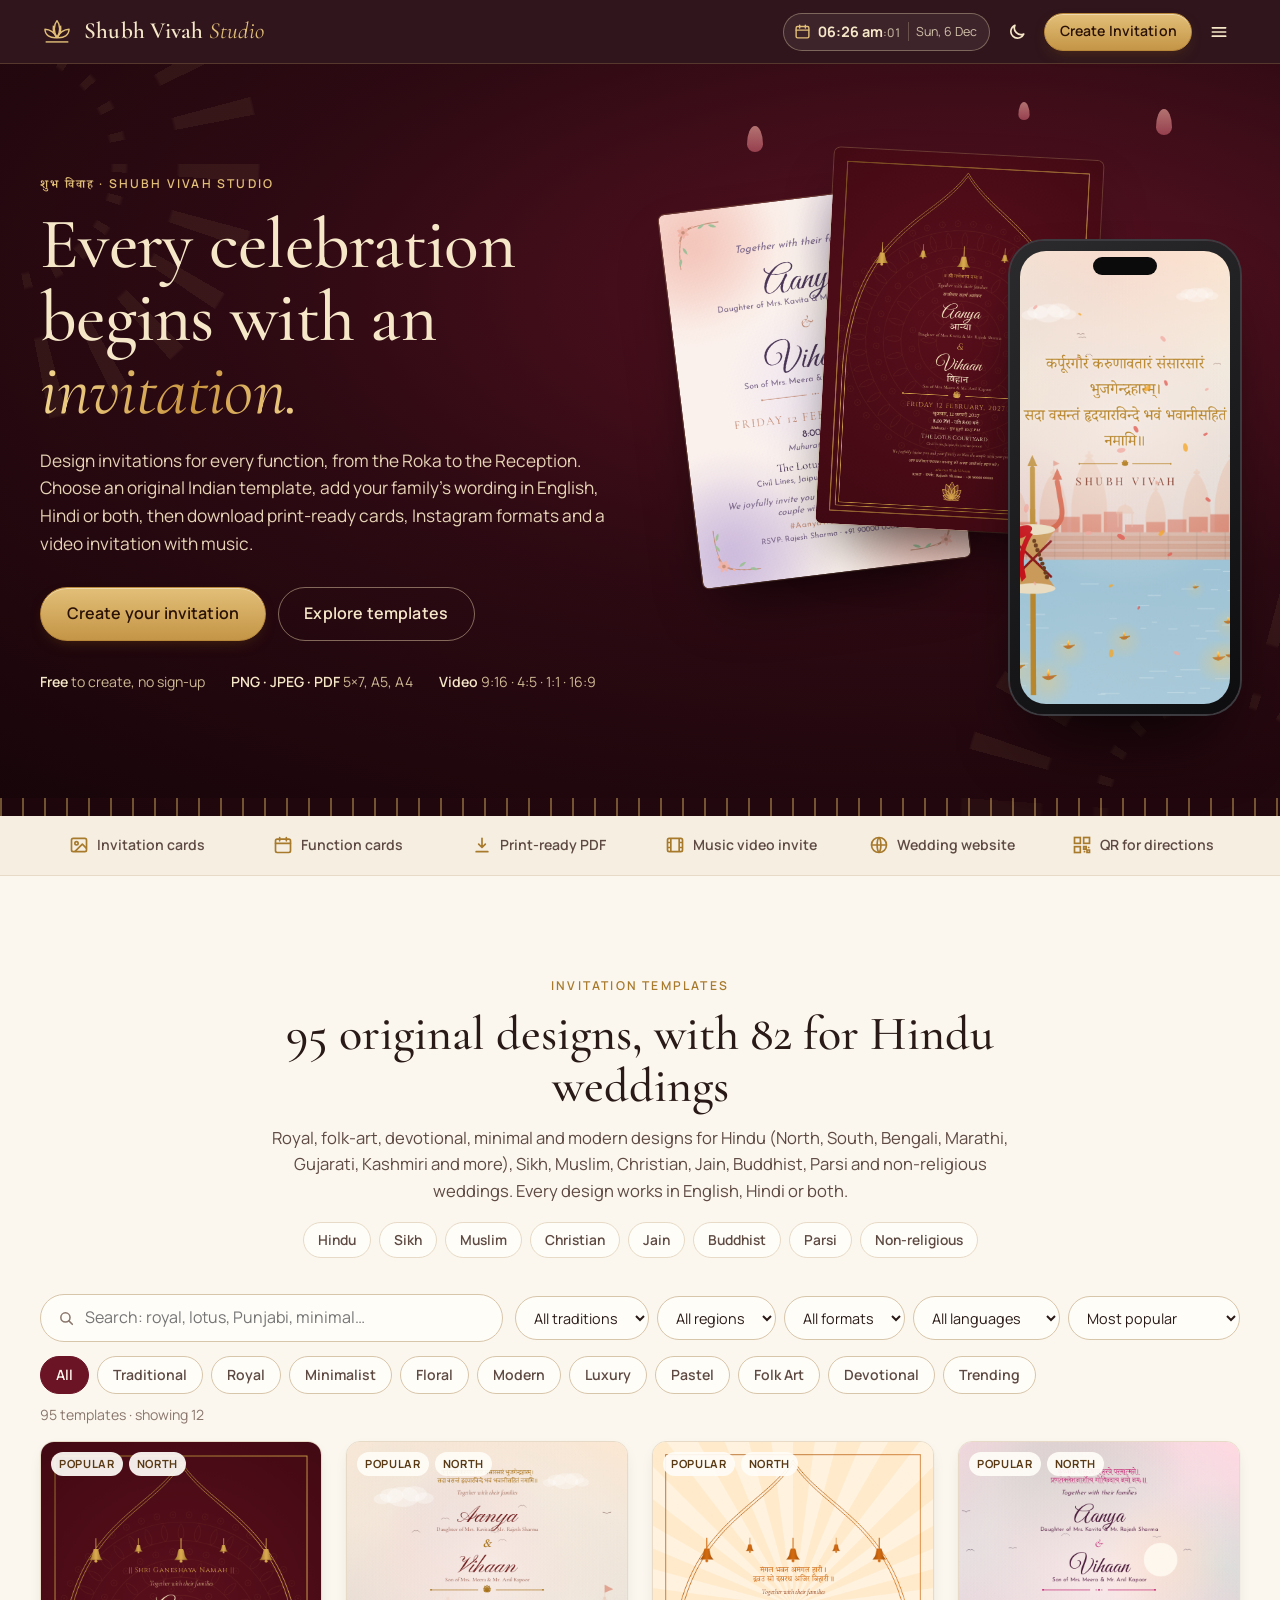
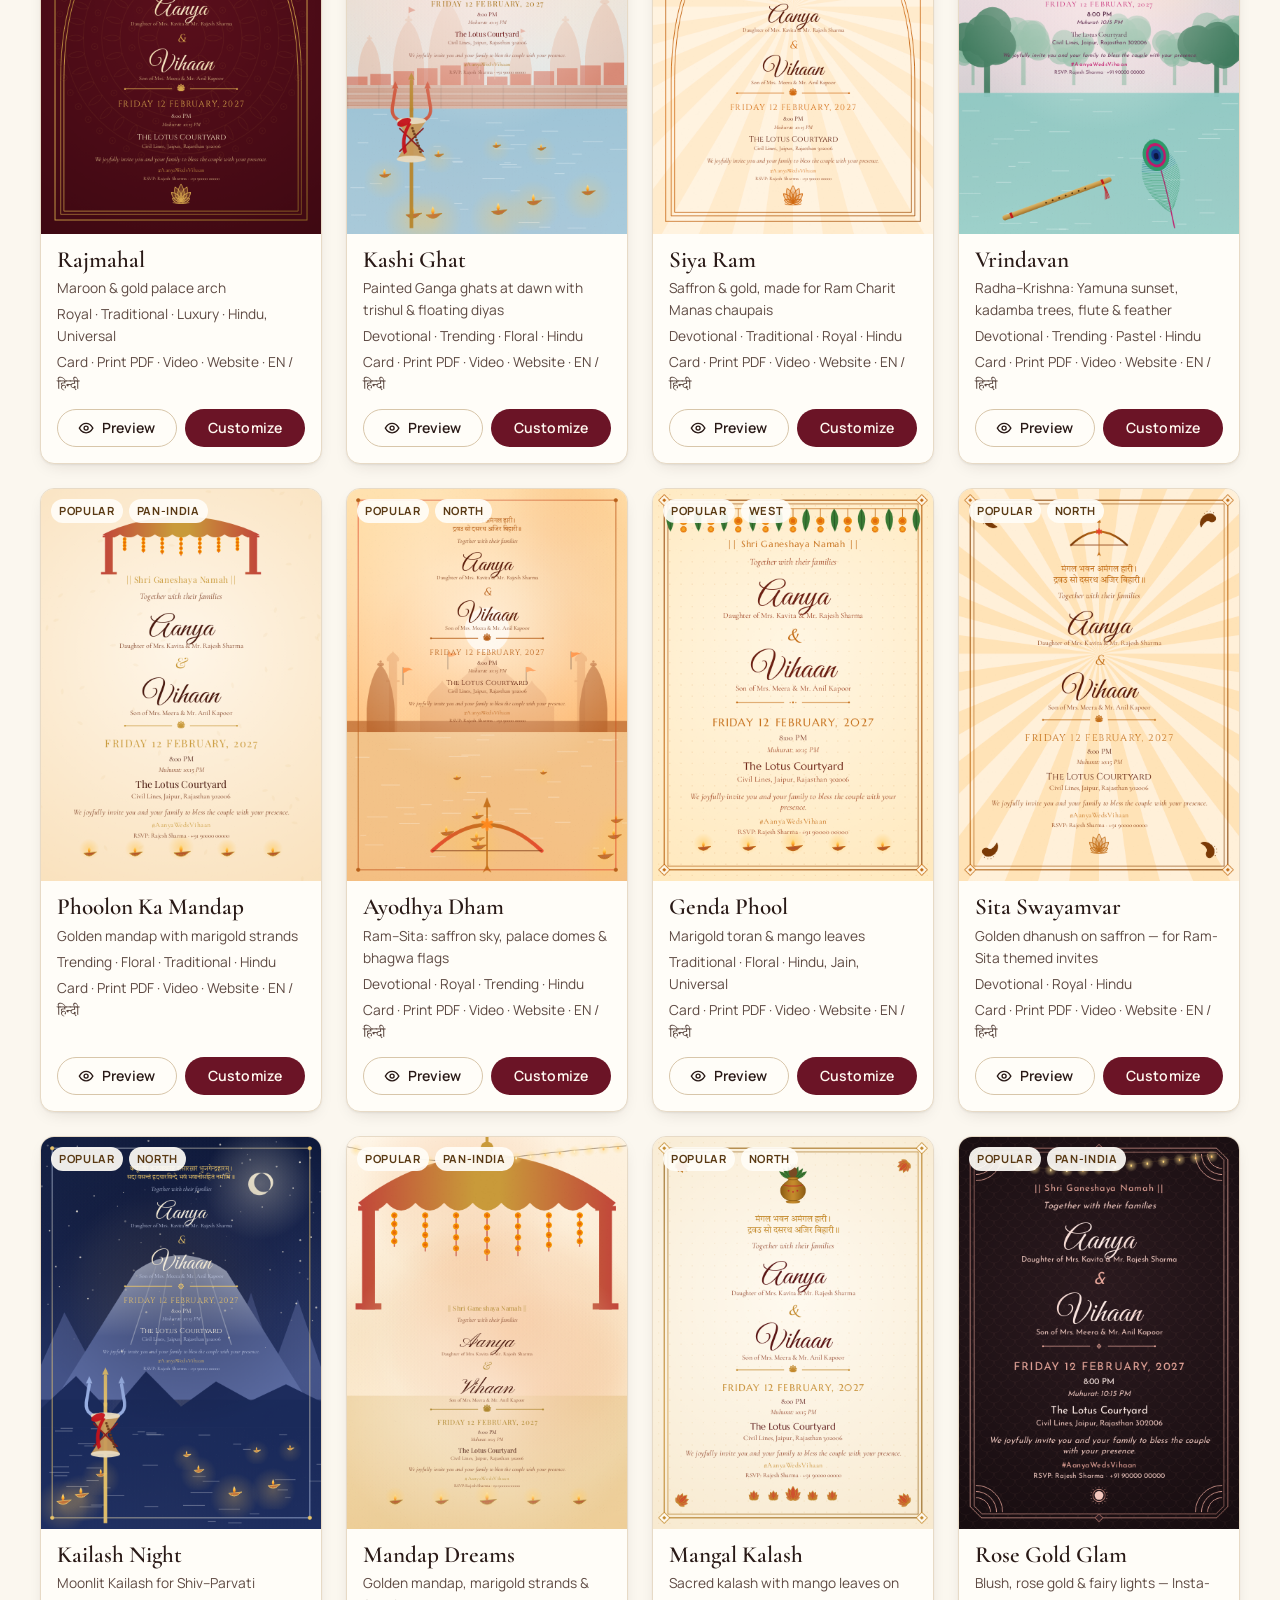
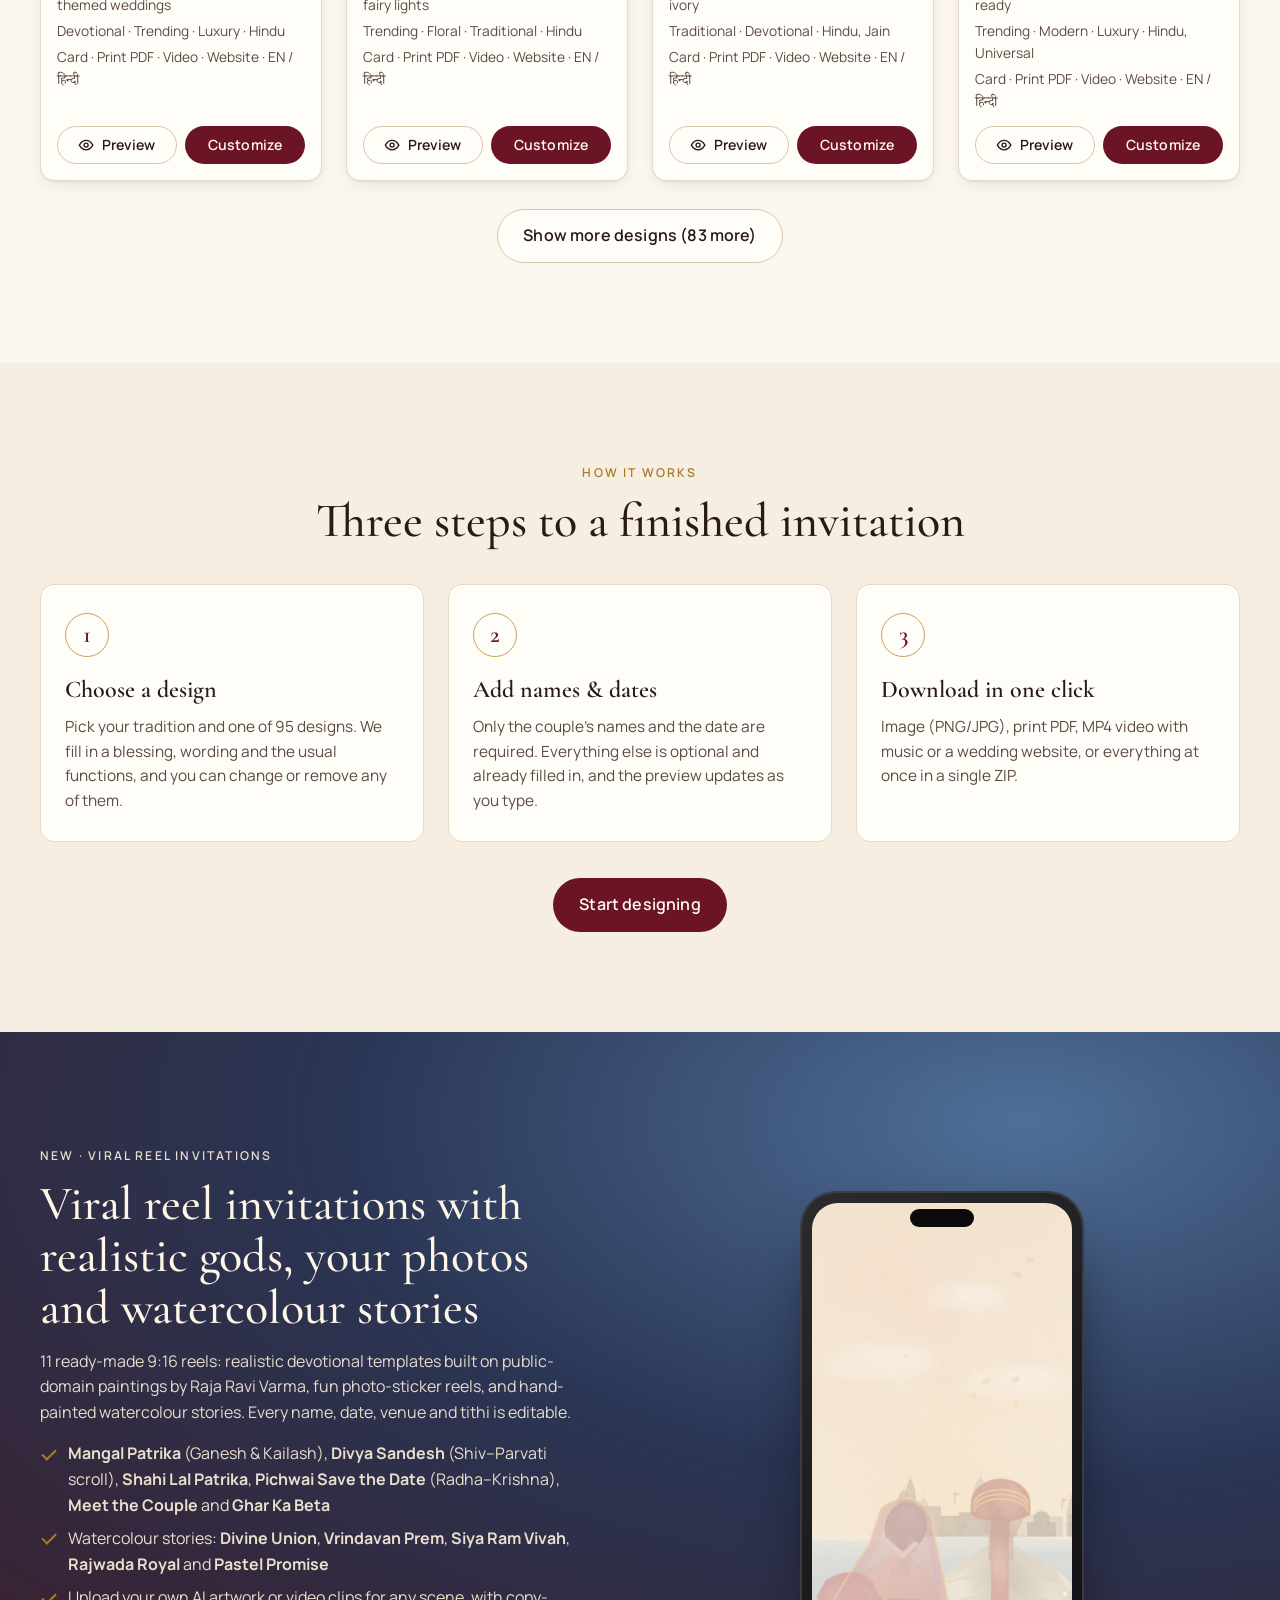
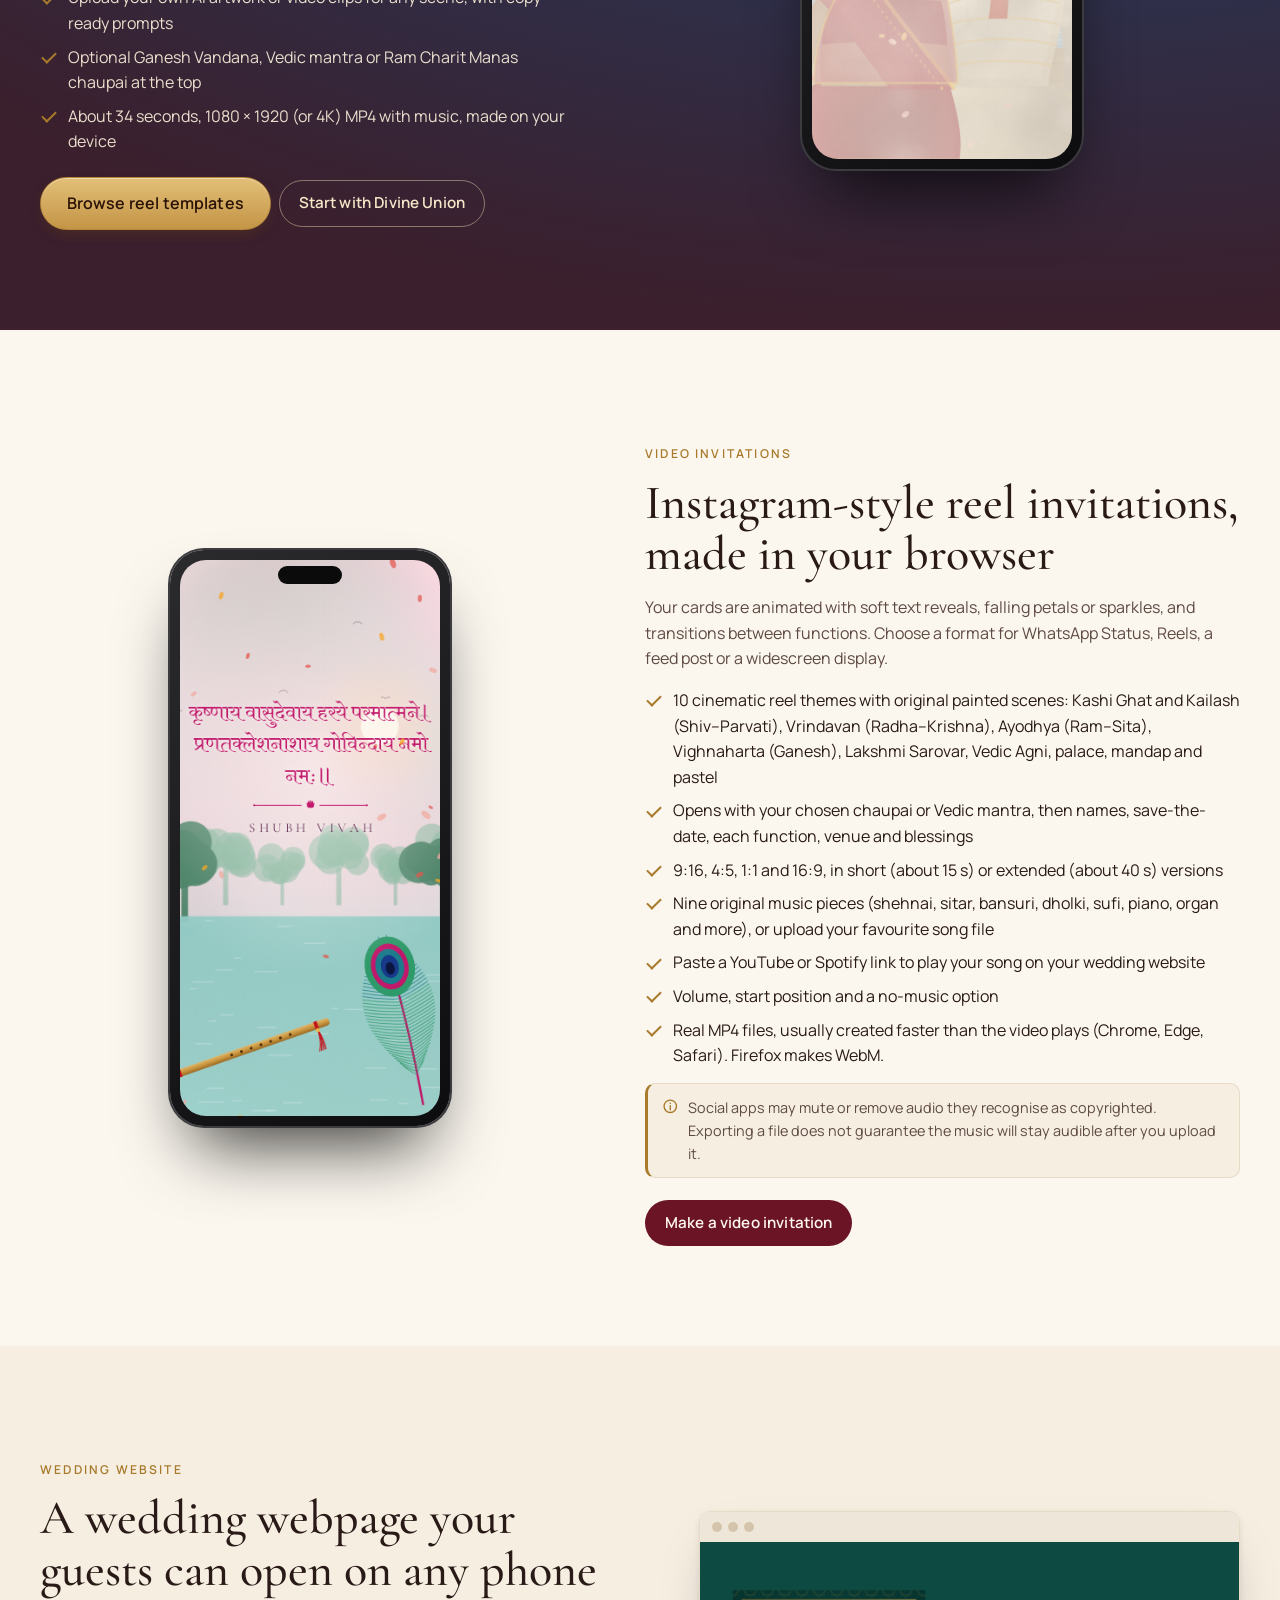
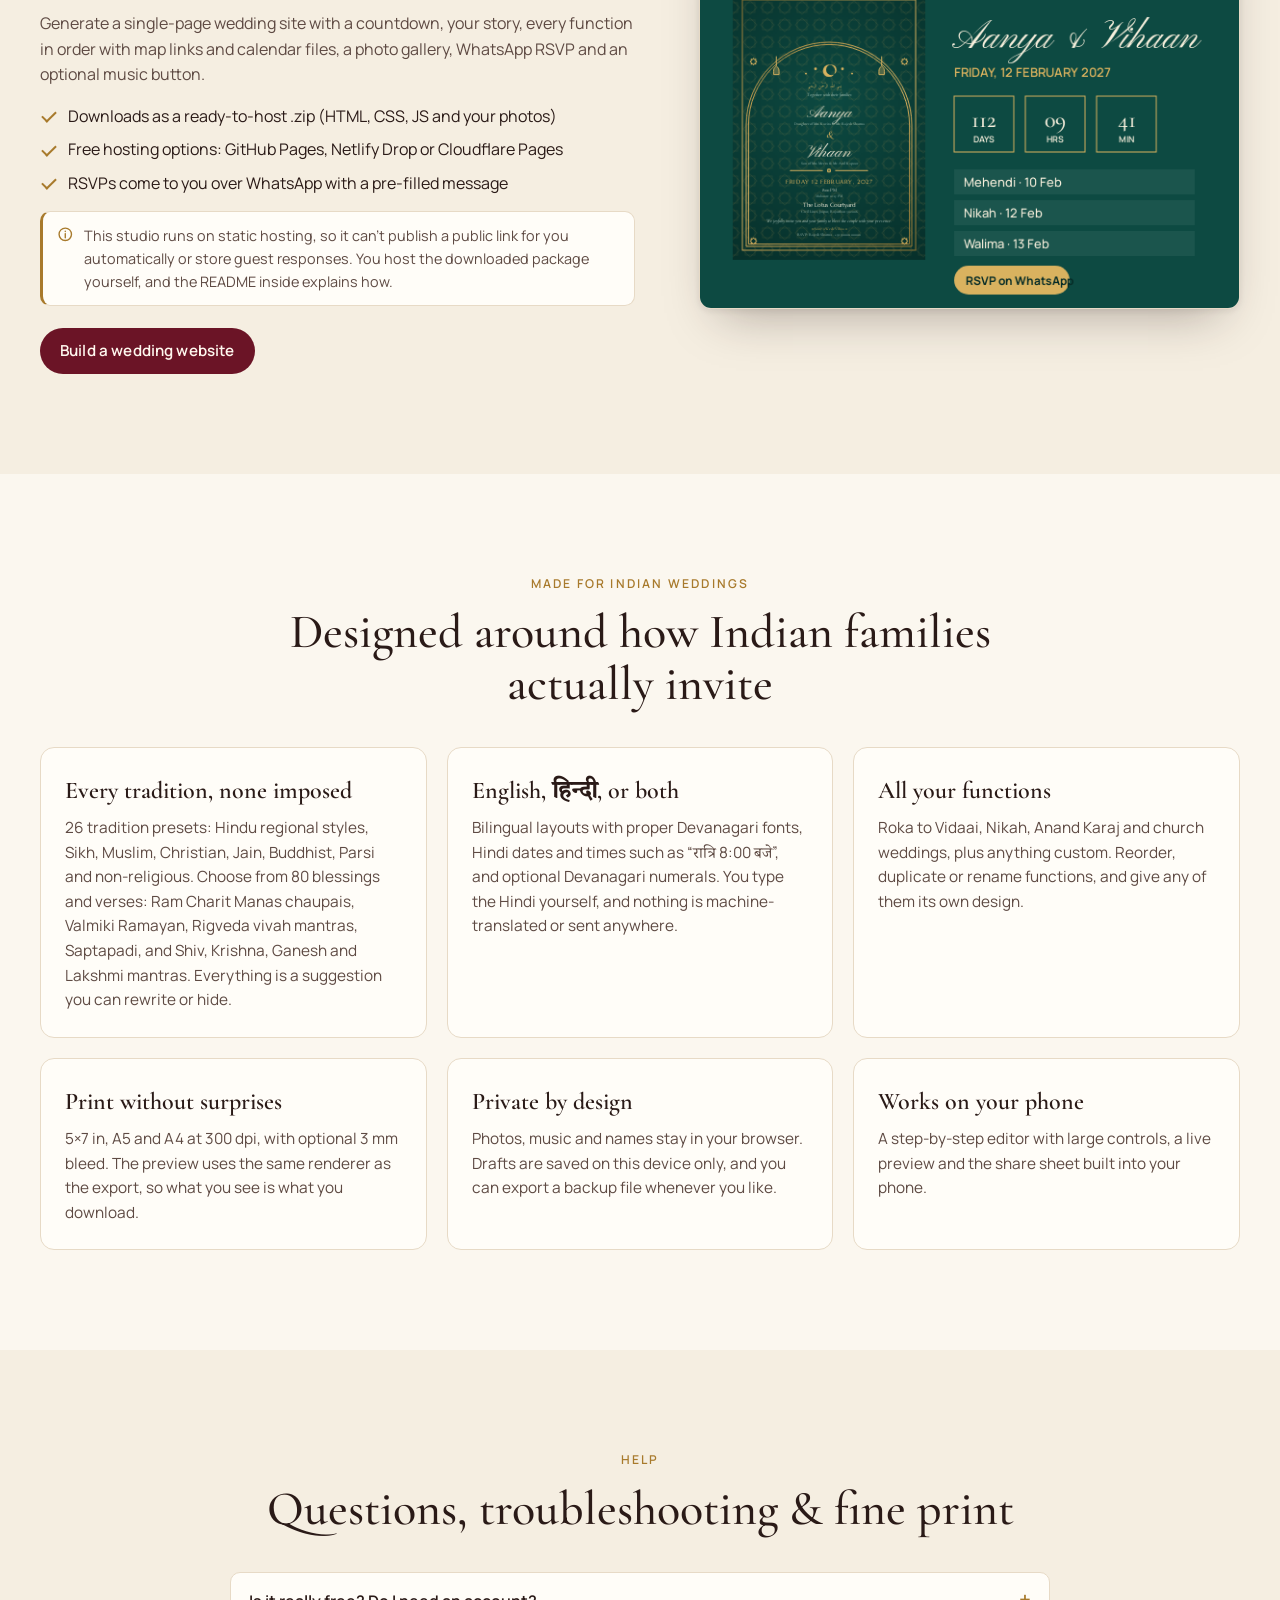
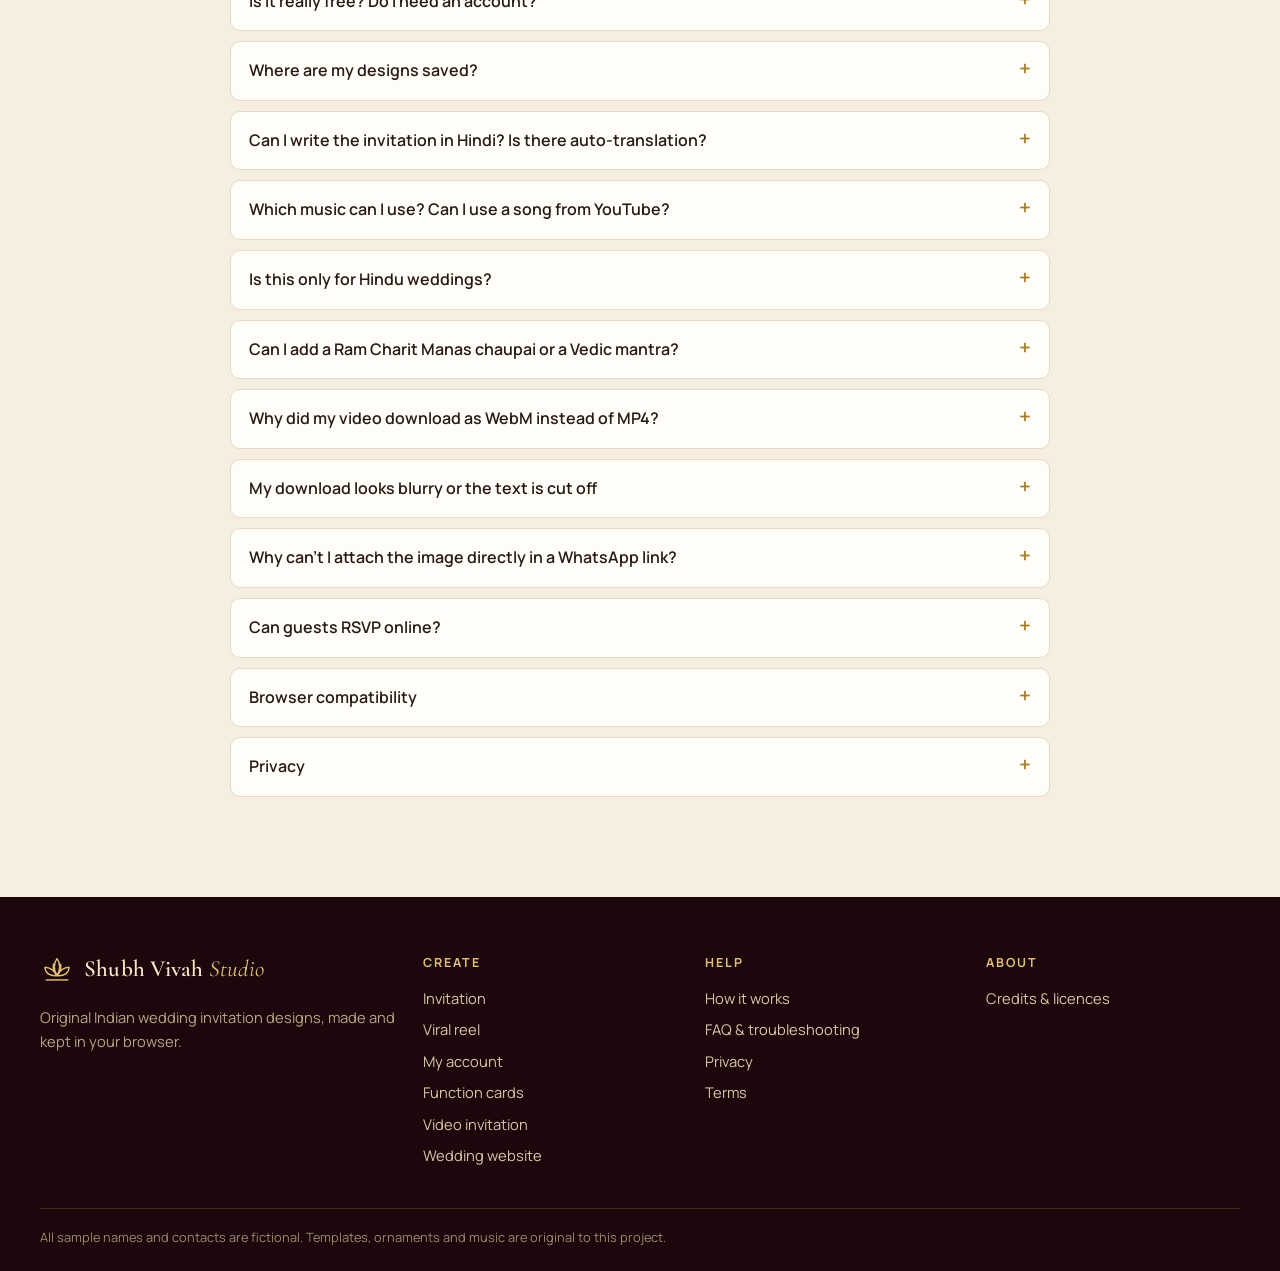
==== commit fb646c44: "Add files via upload" ====
--- a/index.html
+++ b/index.html
@@ -189,10 +189,12 @@
     <div class="wrap split-grid">
       <div class="split-copy">
         <p class="eyebrow">New · Viral reel invitations</p>
-        <h2 id="viral-title">Hand-painted watercolour wedding stories for Instagram &amp; WhatsApp</h2>
-        <p>Cinematic 9:16 reels told in eight scenes: an opening by the river, your gold monogram, a divine setting, the invitation, each function, the wedding night and a closing blessing. Every name, date and venue is editable.</p>
+        <h2 id="viral-title">Viral reel invitations with realistic gods, your photos and watercolour stories</h2>
+        <p>11 ready-made 9:16 reels: realistic devotional templates built on public-domain paintings by Raja Ravi Varma, fun photo-sticker reels, and hand-painted watercolour stories. Every name, date, venue and tithi is editable.</p>
         <ul class="ticks">
-          <li><strong>Divine Union</strong> (Shiv &amp; Parvati), <strong>Vrindavan Prem</strong> (Radha &amp; Krishna), <strong>Siya Ram Vivah</strong>, <strong>Rajwada Royal</strong> and <strong>Pastel Promise</strong></li>
+          <li><strong>Mangal Patrika</strong> (Ganesh &amp; Kailash), <strong>Divya Sandesh</strong> (Shiv–Parvati scroll), <strong>Shahi Lal Patrika</strong>, <strong>Pichwai Save the Date</strong> (Radha–Krishna), <strong>Meet the Couple</strong> and <strong>Ghar Ka Beta</strong></li>
+          <li>Watercolour stories: <strong>Divine Union</strong>, <strong>Vrindavan Prem</strong>, <strong>Siya Ram Vivah</strong>, <strong>Rajwada Royal</strong> and <strong>Pastel Promise</strong></li>
+          <li>Upload your own AI artwork or video clips for any scene, with copy-ready prompts</li>
           <li>Optional Ganesh Vandana, Vedic mantra or Ram Charit Manas chaupai at the top</li>
           <li>About 34 seconds, 1080 × 1920 (or 4K) MP4 with music, made on your device</li>
         </ul>
@@ -331,10 +333,10 @@
       <div class="section-head left">
         <p class="eyebrow dark">Viral reel invitations</p>
         <h2>Watercolour wedding stories</h2>
-        <p class="sub">Choose a story, type your names and functions, and download a 9:16 MP4 for Instagram Reels, WhatsApp Status and YouTube Shorts. The artwork is original and painted in code. Deities are shown respectfully from behind, with their sacred symbols.</p>
-      </div>
-      <div class="rt-grid" id="reel-tpls"></div>
-      <p class="note" style="margin-top:24px"><svg aria-hidden="true"><use href="#i-info"/></svg><span>Inspired by popular reel invitations, but every illustration, animation and tune here is our own. No other creator's artwork, watermark or music is used.</span></p>
+        <p class="sub">Choose a template, type your names and functions, and download a 9:16 MP4 for Instagram Reels, WhatsApp Status and YouTube Shorts. Realistic deities come from public-domain paintings by Raja Ravi Varma, or from your own uploaded photos, AI images or clips.</p>
+      </div>
+      <div id="reel-tpls"></div>
+      <p class="note" style="margin-top:24px"><svg aria-hidden="true"><use href="#i-info"/></svg><span>Inspired by popular reel invitations. No other creator's artwork, watermark or music is used: the paintings are public domain or CC BY (credited), and animations and music are our own.</span></p>
     </div>
   </section>
 </div>
--- a/styles/main.css
+++ b/styles/main.css
@@ -107,7 +107,7 @@
 .main-nav a:hover, .main-nav a[aria-current="page"] { color: #fff; background: rgba(226, 191, 120, .12); }
 .header-actions { display: flex; align-items: center; gap: 6px; }
 .menu-btn { display: none; }
-@media (max-width: 1220px) {
+@media (max-width: 1500px) {
   .main-nav { position: fixed; inset: var(--header-h) 0 auto 0; flex-direction: column; background: #24080f; padding: 12px 16px 20px; gap: 2px; border-bottom: 1px solid rgba(201, 160, 90, .3); transform: translateY(-8px); opacity: 0; visibility: hidden; transition: .2s; margin: 0; }
   .main-nav.open { transform: none; opacity: 1; visibility: visible; }
   .main-nav a { padding: 12px 10px; font-size: 1rem; }
@@ -477,3 +477,142 @@
 .reel-th strong { font-size: .8rem; line-height: 1.15; margin-top: 4px; }
 .reel-th small { color: var(--ink-3); font-size: .7rem; }
 .reel-th[aria-pressed="true"] { border-color: var(--maroon); }
+
+/* ---------- v5: viral reels, reel editor, account ---------- */
+.nav-new { font-size: .62rem; font-weight: 700; letter-spacing: .05em; text-transform: uppercase; background: var(--maroon); color: #fff8ef; padding: 1px 6px; border-radius: 99px; vertical-align: 2px; margin-left: 2px; }
+:root[data-theme="dark"] .nav-new { color: #1a0a0d; }
+.reel-promo { background: radial-gradient(120% 90% at 80% 10%, #4f6f98 0%, #2a3554 45%, #3b1f2c 100%); color: #f4eadb; }
+.reel-promo h2 { color: #fff6e6; }
+.reel-promo .ticks li { color: #eadfcd; }
+.reel-promo .split-copy p { color: #e6dccb; }
+.rt-grid { display: grid; grid-template-columns: repeat(auto-fill, minmax(250px, 1fr)); gap: 24px; }
+.rt-card { background: var(--panel); border: 1px solid var(--line); border-radius: var(--r); overflow: hidden; box-shadow: var(--shadow-1); display: flex; flex-direction: column; }
+.rt-media { position: relative; background: #e9dfcf; }
+.rt-media canvas { display: block; width: 100%; height: auto; aspect-ratio: 9/16; }
+.rt-tag { position: absolute; top: 10px; left: 10px; font-size: .7rem; font-weight: 700; letter-spacing: .06em; text-transform: uppercase; padding: 3px 9px; border-radius: 99px; background: rgba(255, 253, 248, .92); color: #5a3a14; }
+.rt-play { position: absolute; inset: auto auto 12px 12px; width: 46px; height: 46px; border-radius: 50%; display: grid; place-items: center; background: rgba(20, 16, 24, .55); color: #fff; backdrop-filter: blur(4px); }
+.rt-play svg { width: 20px; height: 20px; }
+.rt-body { padding: 14px 16px 16px; display: grid; gap: 6px; }
+.rt-body h3 { font-family: var(--display); font-size: 1.5rem; font-weight: 600; line-height: 1.1; }
+.rt-sub { font-size: .82rem; color: var(--gold); font-weight: 600; }
+.rt-desc { font-size: .88rem; color: var(--ink-2); }
+.rt-modal { display: grid; justify-items: center; gap: 12px; }
+.rt-modal canvas { width: min(324px, 78vw); height: auto; aspect-ratio: 9/16; border-radius: 16px; box-shadow: var(--shadow-1); }
+.rt-pick { display: grid; grid-template-columns: repeat(auto-fill, minmax(140px, 1fr)); gap: 8px; }
+.rt-mini { text-align: left; border: 1.5px solid var(--line-2); border-radius: var(--r-sm); padding: 10px 12px; background: var(--panel); display: grid; gap: 2px; }
+.rt-mini small { color: var(--ink-3); font-size: .78rem; }
+.rt-mini[aria-pressed="true"] { border-color: var(--maroon); box-shadow: 0 0 0 2px var(--maroon) inset; }
+.reel-stage { justify-content: flex-start; }
+.reel-screen { flex: 1; min-height: 0; display: grid; place-items: center; width: 100%; }
+.reel-screen canvas { height: 100%; max-height: calc(100vh - var(--header-h) - 290px); min-height: 360px; width: auto; aspect-ratio: 9/16; border-radius: 18px; box-shadow: 0 18px 40px -18px rgba(40, 20, 10, .55); background: #efe5d4; }
+.reel-ctrl { display: flex; align-items: center; gap: 10px; width: min(460px, 100%); }
+.reel-ctrl input[type=range] { flex: 1; accent-color: var(--maroon); }
+.reel-scenes { justify-content: center; max-width: 560px; }
+.reel-scenes .chip { min-height: 30px; padding: 3px 10px; font-size: .76rem; }
+.reel-scenes .chip[aria-current="true"] { background: var(--maroon); border-color: var(--maroon); color: #fff8ef; }
+.r-ev { border: 1px solid var(--line); border-radius: var(--r-sm); background: var(--panel); padding: 10px 12px 12px; margin-bottom: 12px; }
+.r-ev.is-main { border-color: var(--gold); box-shadow: 0 0 0 1px var(--gold) inset; }
+.r-ev .ev-head { padding: 0 0 8px; }
+.r-ev .ev-head strong { flex: 1; }
+.r-ev .ev-tools { display: flex; gap: 2px; }
+.r-issues { list-style: none; display: grid; gap: 6px; margin-bottom: 10px; }
+.r-issues li { display: flex; gap: 8px; align-items: center; font-size: .9rem; color: var(--danger); }
+.r-issues li span { flex: 1; }
+.ok-line { display: flex; gap: 8px; align-items: center; color: #2f7d4f; font-weight: 600; margin-bottom: 10px; }
+.ok-line svg, .r-issues svg { width: 18px; height: 18px; flex: none; }
+.r-review { display: grid; grid-template-columns: auto 1fr; gap: 4px 12px; font-size: .88rem; }
+.r-review dt { font-weight: 700; color: var(--ink-2); }
+.progress span { display: block; height: 100%; width: 0; background: linear-gradient(90deg, var(--gold), var(--maroon)); transition: width .2s; }
+#r-export { margin-top: 12px; display: grid; gap: 8px; }
+.dl-result-card { display: flex; gap: 12px; align-items: flex-start; border: 1px solid var(--line); border-radius: var(--r-sm); padding: 10px; background: var(--panel); }
+.d-card.is-reel canvas { aspect-ratio: 236/420; }
+/* account */
+.acc-bar { display: flex; flex-wrap: wrap; align-items: center; gap: 8px; padding: 10px 12px; margin-bottom: 16px; border: 1px dashed var(--gold); border-radius: var(--r-sm); background: rgba(201, 160, 90, .08); font-size: .88rem; }
+.acc-bar > svg { width: 20px; height: 20px; color: var(--gold); flex: none; }
+.acc-bar > span { flex: 1 1 160px; }
+.acc-bar select { max-width: 180px; min-height: 36px; }
+.acc-intro { display: grid; gap: 10px; margin-bottom: 16px; }
+.acc-tools { display: flex; flex-wrap: wrap; gap: 10px; margin-bottom: 18px; }
+.acc-list { display: grid; gap: 12px; margin-bottom: 24px; }
+.acc-card { display: flex; gap: 14px; align-items: center; flex-wrap: wrap; background: var(--panel); border: 1px solid var(--line); border-radius: var(--r); padding: 14px 16px; box-shadow: var(--shadow-1); }
+.acc-card.is-active { border-color: var(--gold); }
+.acc-ico svg { width: 36px; height: 36px; color: var(--gold); }
+.acc-meta { flex: 1 1 220px; display: grid; gap: 2px; }
+.acc-meta h3 { font-family: var(--display); font-size: 1.35rem; font-weight: 600; display: flex; gap: 8px; align-items: center; }
+.acc-meta .badge { background: var(--gold-soft); }
+.acc-meta small { color: var(--ink-3); }
+.acc-actions { display: flex; gap: 6px; flex-wrap: wrap; }
+.acc-form { display: grid; gap: 4px; }
+.acc-form-head { display: flex; justify-content: space-between; align-items: center; gap: 10px; flex-wrap: wrap; margin-bottom: 10px; position: sticky; top: var(--header-h); background: var(--ivory); padding: 10px 0; z-index: 2; }
+.acc-form-head h3 { font-family: var(--display); font-size: 1.6rem; }
+.acc-ev { border-bottom: 1px solid var(--line); padding: 10px 0 12px; margin-bottom: 8px; }
+@media (max-width: 920px) {
+  .reel-screen canvas { max-height: 56vh; min-height: 0; height: 56vh; }
+  #view-reel .studio-body { display: flex; flex-direction: column-reverse; }
+  #view-reel .stage.reel-stage { display: flex; position: static; max-height: none; padding: 14px 12px; }
+  #view-reel .panel { max-height: none; position: static; }
+}
+@media (max-width: 560px) { .acc-actions .btn { flex: 1; } }
+
+/* ---------- v6: realistic reels, clock, calendar, mouse effects ---------- */
+.rt-group { font-family: var(--display); font-size: 1.7rem; font-weight: 600; margin: 8px 0 2px; display: flex; gap: 10px; align-items: center; }
+.rt-group .badge { background: var(--maroon); color: #fff8ef; }
+.rt-group-sub { margin-bottom: 14px; }
+#reel-tpls .rt-grid { margin-bottom: 34px; }
+.slot-row { display: flex; gap: 12px; align-items: flex-start; padding: 10px 0; border-bottom: 1px solid var(--line); }
+.slot-row:last-of-type { border-bottom: 0; }
+.slot-thumb { flex: none; width: 64px; height: 92px; border-radius: 10px; background: #e9dfcf center/cover no-repeat; box-shadow: var(--shadow-1); display: grid; place-items: center; text-align: center; color: var(--ink-3); }
+.slot-thumb.is-video { background: #2a1a14; color: #f3e2bc; font-size: .66rem; padding: 4px; }
+.slot-thumb svg { width: 22px; height: 22px; }
+.slot-meta { display: grid; gap: 4px; min-width: 0; }
+.slot-meta small { font-size: .78rem; }
+.slot-meta .inline .btn { min-height: 34px; }
+.credits { padding-left: 18px; display: grid; gap: 4px; font-size: .84rem; color: var(--ink-2); margin-bottom: 10px; }
+/* clock chip */
+.clock-chip { display: inline-flex; align-items: center; gap: 7px; min-height: 38px; padding: 4px 12px 4px 10px; border-radius: 999px; border: 1px solid rgba(246, 225, 183, .35); color: #f6e7c9; background: rgba(255, 255, 255, .06); font-variant-numeric: tabular-nums; white-space: nowrap; }
+.clock-chip:hover { background: rgba(255, 255, 255, .12); }
+.clock-chip svg { width: 17px; height: 17px; color: #e2bf78; }
+.clock-chip .clk-time { font-weight: 700; font-size: .9rem; }
+.clock-chip .clk-time small { font-weight: 500; opacity: .7; font-size: .75rem; }
+.clock-chip .clk-date { font-size: .78rem; opacity: .8; border-left: 1px solid rgba(246, 225, 183, .3); padding-left: 7px; }
+@media (max-width: 1960px) and (min-width: 1501px), (max-width: 760px) { .clock-chip .clk-date { display: none; } }
+@media (max-width: 1860px) and (min-width: 1501px), (max-width: 560px) { .clock-chip .clk-time small { display: none; } }
+@media (max-width: 420px) { .clock-chip .clk-time { display: none; } .clock-chip { padding: 0; width: 40px; justify-content: center; } }
+/* calendar popover */
+.cal-pop { position: absolute; z-index: 80; width: 320px; max-width: calc(100vw - 16px); background: var(--panel); color: var(--ink); border: 1px solid var(--line); border-radius: 18px; box-shadow: 0 24px 60px -20px rgba(40, 20, 10, .45); padding: 14px; display: grid; gap: 10px; }
+.cal-big { display: grid; text-align: center; padding: 8px; border-radius: 12px; background: linear-gradient(135deg, #5a1020, #8a1e2e); color: #fbecd0; }
+.cal-time { font-family: var(--display); font-size: 2rem; font-weight: 600; font-variant-numeric: tabular-nums; line-height: 1.1; }
+.cal-today { font-size: .8rem; opacity: .85; }
+.cal-count { display: grid; gap: 2px; text-decoration: none; color: inherit; padding: 8px 10px; border-radius: 12px; border: 1px dashed var(--gold); background: rgba(201, 160, 90, .1); }
+.cal-count strong { font-family: var(--display); font-size: 1.3rem; color: var(--maroon); }
+.cal-count span, .cal-hint, .cal-note { font-size: .78rem; color: var(--ink-3); }
+.cal-head { display: flex; align-items: center; justify-content: space-between; }
+.cal-head .icon-btn { width: 34px; height: 34px; }
+.cal-head svg { width: 16px; height: 16px; }
+.cal-grid { display: grid; grid-template-columns: repeat(7, 1fr); gap: 3px; }
+.cal-dow { font-size: .68rem; font-weight: 700; color: var(--ink-3); text-align: center; padding: 2px 0; }
+.cal-cell { position: relative; aspect-ratio: 1; border-radius: 10px; font-size: .84rem; display: grid; place-items: center; color: var(--ink-2); }
+.cal-cell:not(.is-empty):hover { background: rgba(201, 160, 90, .16); }
+.cal-cell.is-today { background: var(--maroon); color: #fff8ef; font-weight: 700; }
+.cal-cell.has-ev { font-weight: 700; color: var(--ink); box-shadow: inset 0 0 0 1.5px var(--gold); }
+.cal-cell.has-ev i { position: absolute; bottom: 4px; width: 5px; height: 5px; border-radius: 50%; background: var(--gold); }
+.cal-cell.is-sel { outline: 2px solid var(--gold); }
+.cal-list { display: grid; gap: 4px; font-size: .84rem; }
+.cal-list a { color: var(--maroon); }
+.cal-foot { display: flex; justify-content: space-between; align-items: center; }
+.cal-foot .check { min-height: 0; font-size: .82rem; }
+/* mouse effects */
+.fx-canvas { position: fixed; inset: 0; width: 100vw; height: 100vh; pointer-events: none; z-index: 70; }
+.fx-glow { position: fixed; left: 0; top: 0; width: 300px; height: 300px; border-radius: 50%; pointer-events: none; z-index: 69; opacity: 0; transition: opacity .4s; background: radial-gradient(circle, rgba(232, 190, 110, .18) 0%, rgba(232, 190, 110, .07) 40%, rgba(232, 190, 110, 0) 70%); mix-blend-mode: screen; }
+:root[data-theme="light"] .fx-glow { mix-blend-mode: multiply; background: radial-gradient(circle, rgba(214, 160, 70, .16) 0%, rgba(214, 160, 70, .05) 45%, rgba(214, 160, 70, 0) 70%); }
+.fx-on .tpl-card, .fx-on .rt-card, .fx-on .d-card, .fx-on .acc-card { transition: transform .18s ease, box-shadow .25s ease; position: relative; }
+.fx-on .is-tilt { transform: perspective(900px) rotateX(var(--tx, 0)) rotateY(var(--ty, 0)) translateY(-4px) !important; box-shadow: var(--shadow-2); }
+.fx-on .rt-card.is-tilt::after, .fx-on .tpl-card.is-tilt::after, .fx-on .d-card.is-tilt::after { content: ""; position: absolute; inset: 0; pointer-events: none; border-radius: inherit; background: radial-gradient(circle at var(--gx, 50%) var(--gy, 50%), rgba(255, 240, 200, .28), rgba(255, 240, 200, 0) 45%); }
+.fx-on .hero-stage .hero-card-1 { translate: calc(var(--px, 0px) * -0.7) calc(var(--py, 0px) * -0.7); }
+.fx-on .hero-stage .hero-card-2 { translate: calc(var(--px, 0px) * 0.5) calc(var(--py, 0px) * 0.5); }
+.fx-on .hero-stage .phone { translate: calc(var(--px, 0px) * 1.1) calc(var(--py, 0px) * 1.1); }
+.hero-stage .hero-card, .hero-stage .phone { transition: translate .25s ease-out; }
+
+@media (min-width: 1501px) and (max-width: 2040px) { .header-cta { display: none; } .main-nav a { padding: 8px 7px; font-size: .86rem; } .brand-name { font-size: 1.3rem; } }
+@media (max-width: 1500px) { .header-actions { margin-left: auto; } }
+@media (max-width: 560px) { .header-cta { display: none; } }
